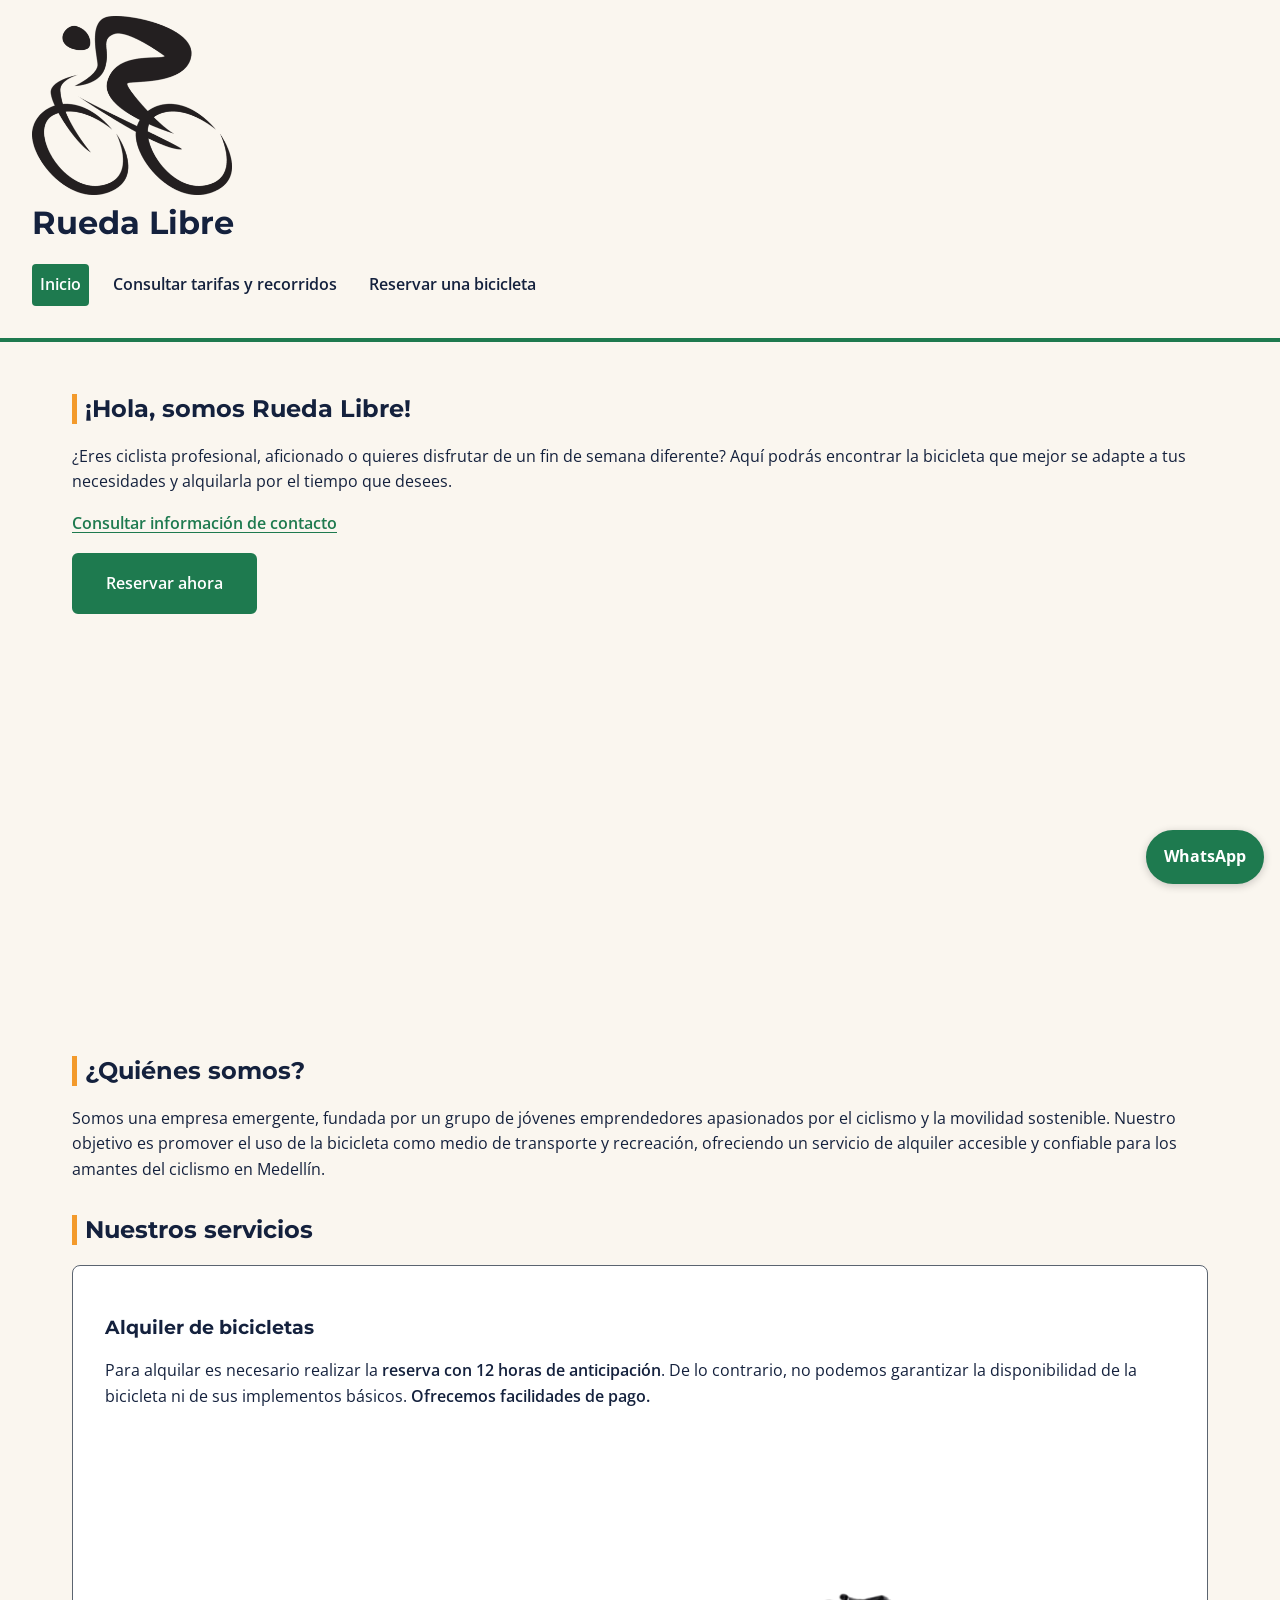
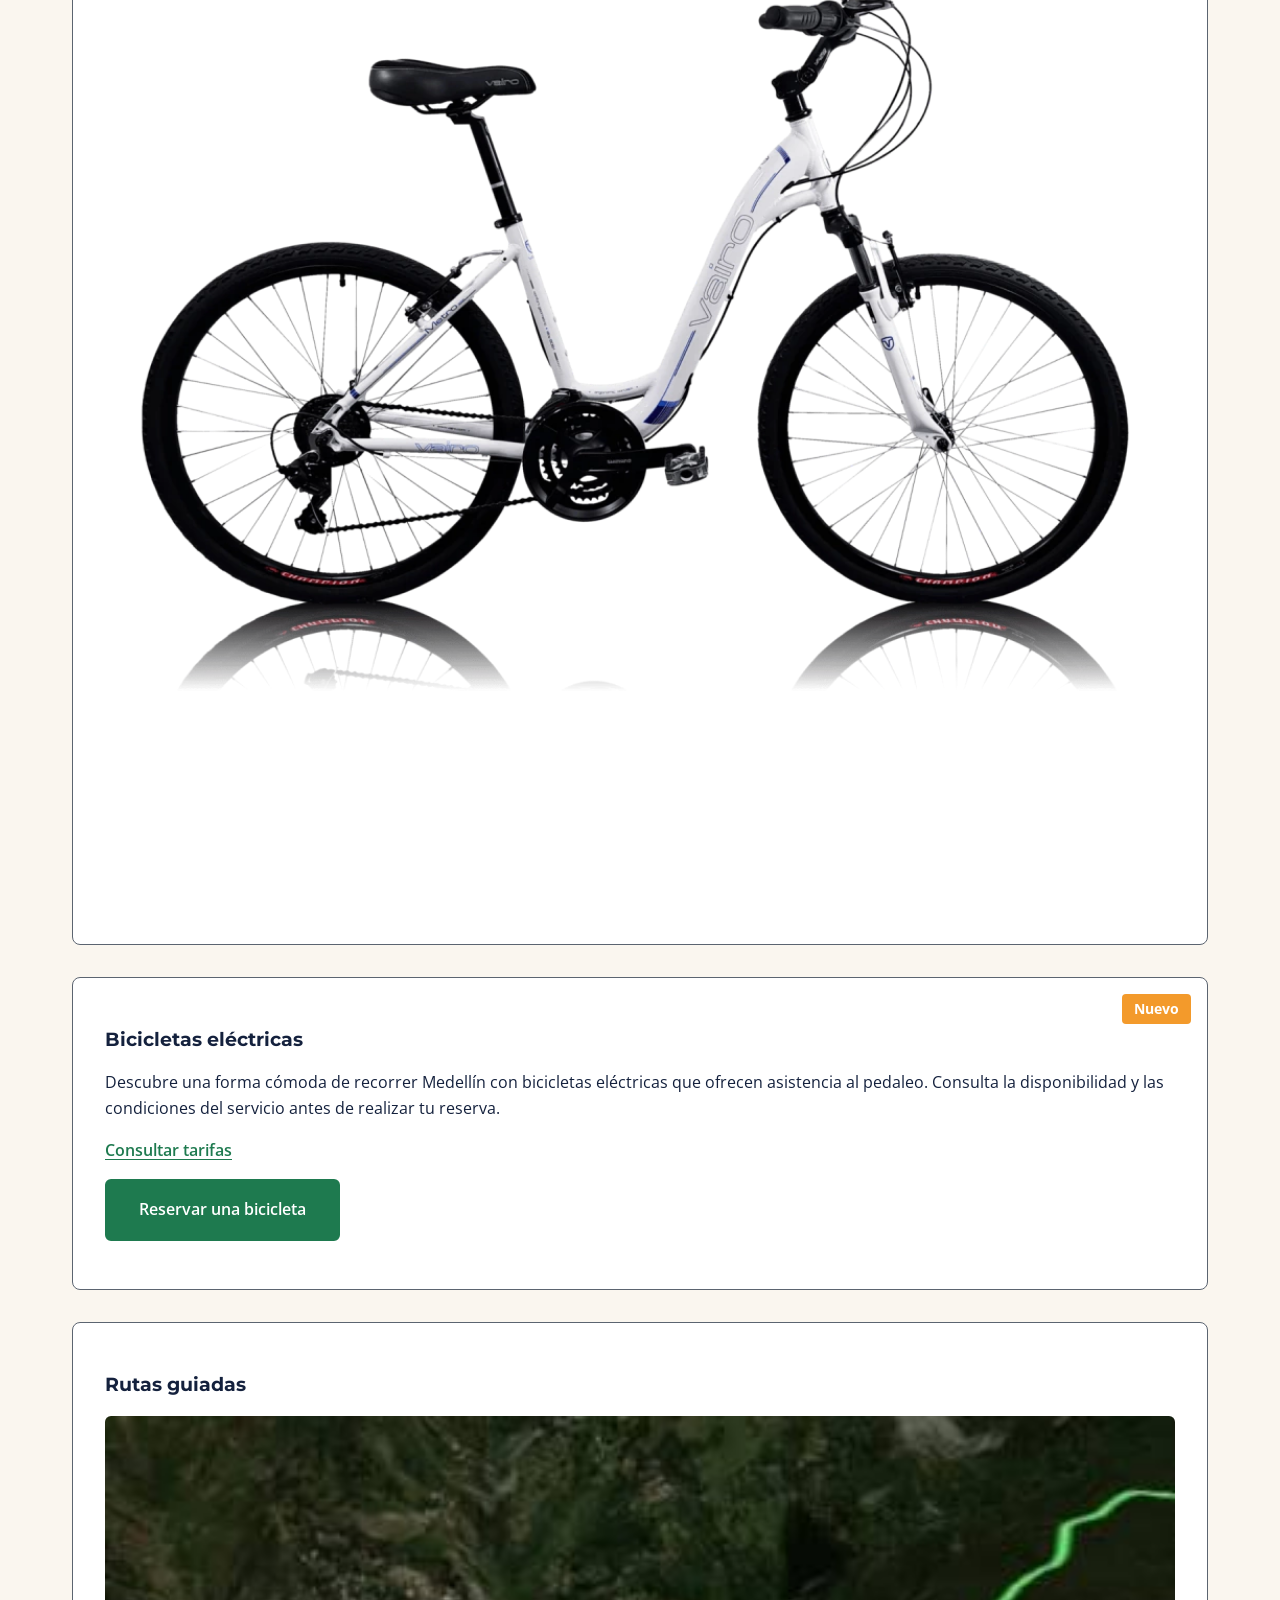
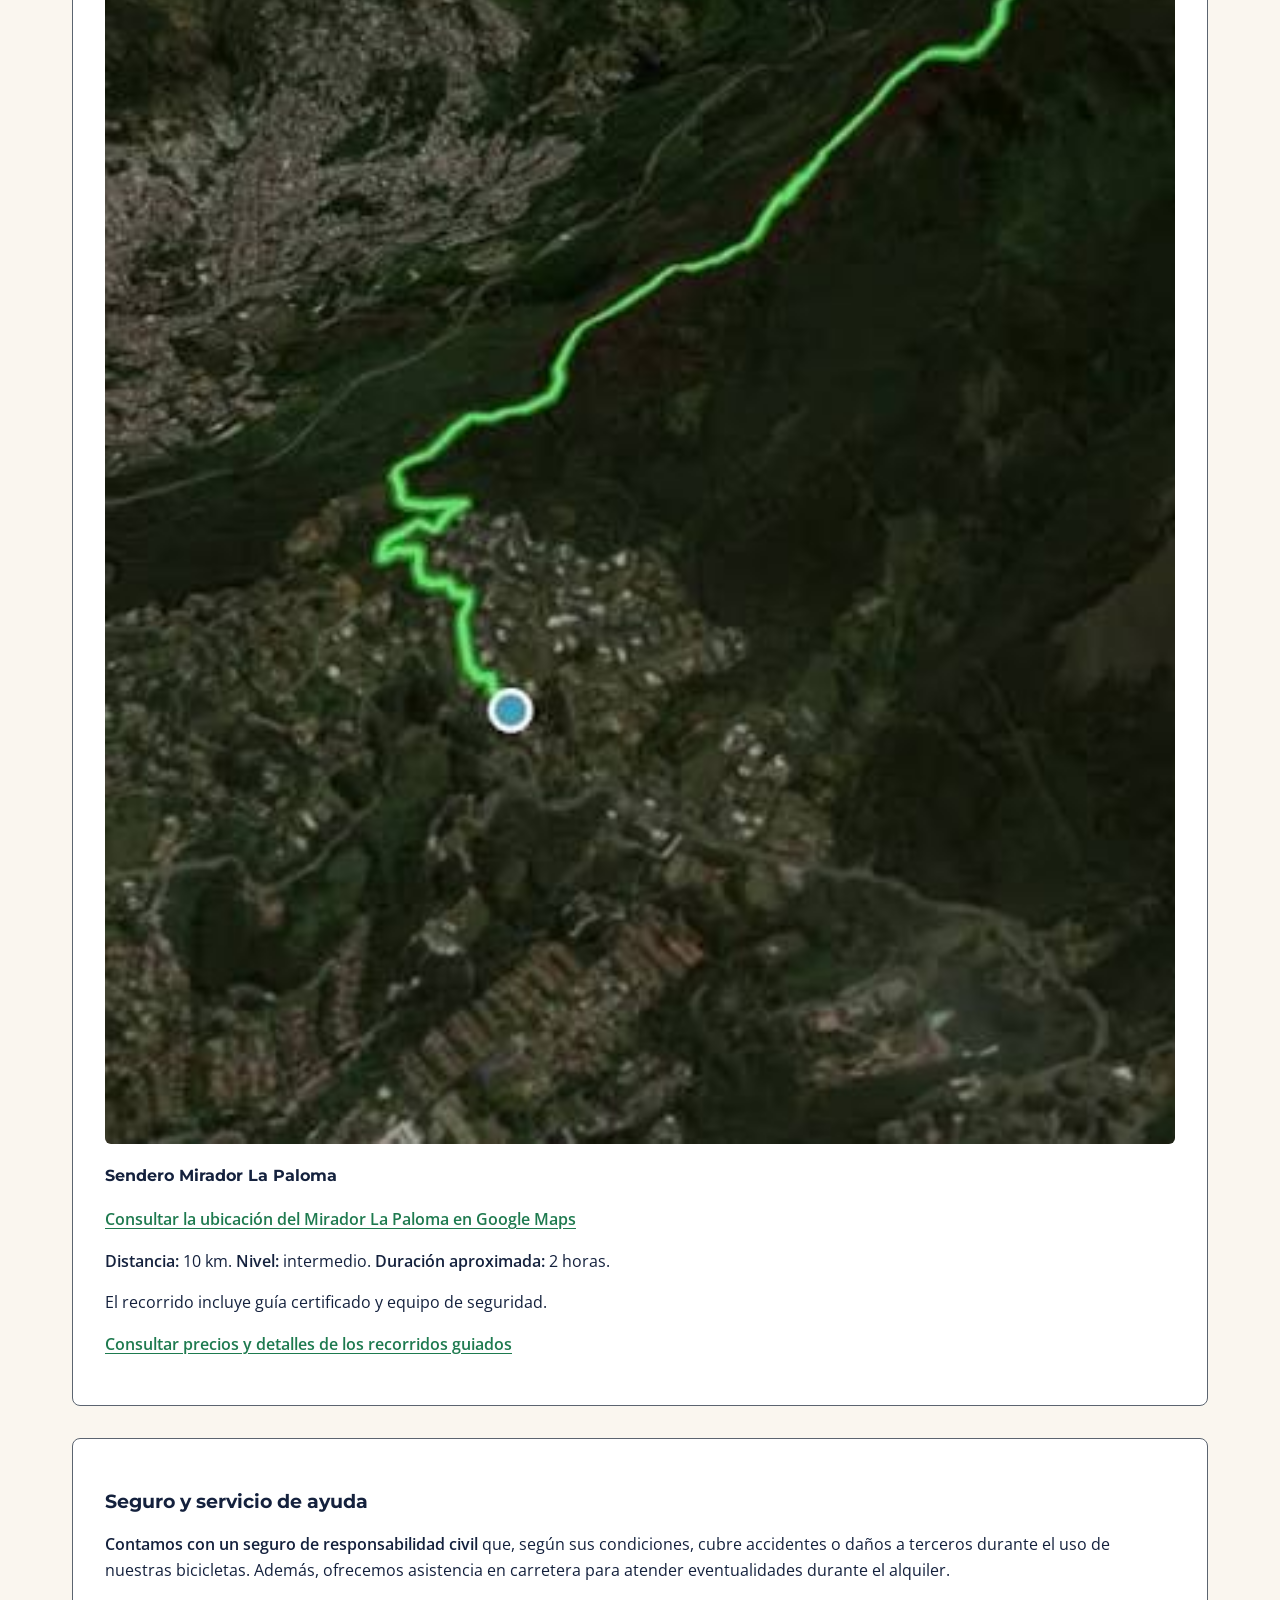
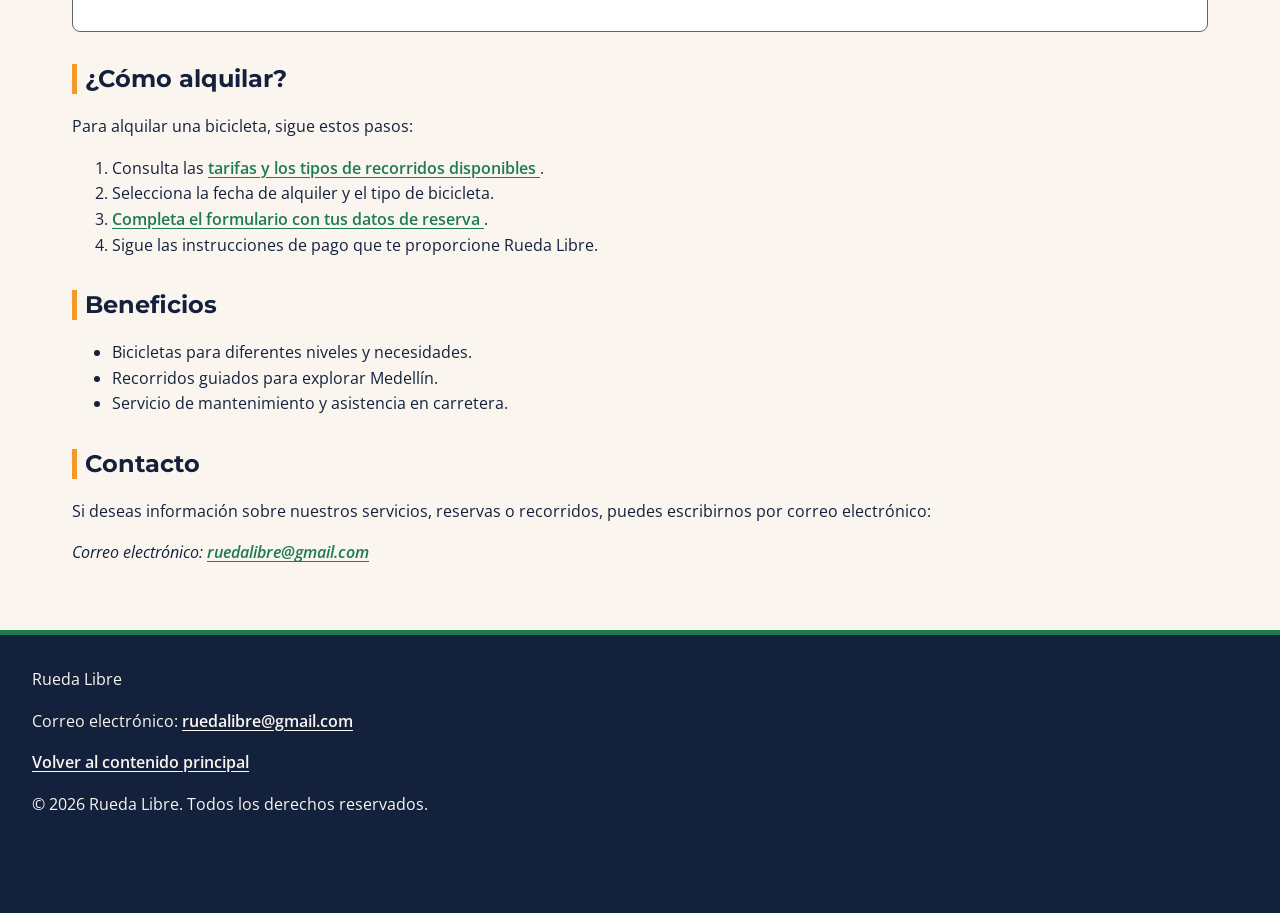
==== docs/index.html @ 0e9c945b "rename: cambio de nombre de carpeta principal" ====
<!DOCTYPE html>
<html lang="es">
<head>
    <meta charset="UTF-8">
    <meta name="viewport" content="width=device-width, initial-scale=1.0">

    <meta name="author" content="Andrea Arias">
    <meta name="description" content="Rueda Libre ofrece alquiler de bicicletas, recorridos guiados y asistencia para ciclistas en Medellín.">
    <meta name="keywords" content="bicicletas, alquiler, Medellín, rutas guiadas, mantenimiento">

    <title>Rueda Libre | Alquiler de bicicletas en Medellín</title>

    <link rel="preconnect" href="https://fonts.googleapis.com">
    <link rel="preconnect" href="https://fonts.gstatic.com" crossorigin>
    <link href="https://fonts.googleapis.com/css2?family=Montserrat:wght@700&family=Open+Sans:wght@400;600&display=swap" rel="stylesheet">

    <link rel="stylesheet" href="css/styles.css">
</head>

<body>
    <header>
        <a href="index.html" aria-label="Rueda Libre, ir al inicio">
            <img
                src="img/bicycle.png"
                alt="Logotipo de Rueda Libre"
                width="200"
                height="200"
            >
        </a>

        <h1>Rueda Libre</h1>

        <nav aria-label="Navegación principal">
            <ul id="menu">
                <li>
                    <a href="index.html" class="activo" aria-current="page">
                        Inicio
                    </a>
                </li>
                <li>
                    <a href="paginas/tarifas.html">
                        Consultar tarifas y recorridos
                    </a>
                </li>
                <li>
                    <a href="paginas/reservas.html">
                        Reservar una bicicleta
                    </a>
                </li>
            </ul>
        </nav>
    </header>

    <main id="contenido-principal">
        <section
            id="inicio"
            class="seccion"
            aria-labelledby="titulo-inicio"
        >
            <h2 id="titulo-inicio">¡Hola, somos Rueda Libre!</h2>

            <p>
                ¿Eres ciclista profesional, aficionado o quieres disfrutar
                de un fin de semana diferente?
                Aquí podrás encontrar la bicicleta que mejor se adapte a tus
                necesidades y alquilarla por el tiempo que desees.
            </p>

            <p>
                <a href="#contacto">
                    Consultar información de contacto
                </a>
            </p>

            <p>
                <a href="paginas/reservas.html" class="enlace-boton">
                    Reservar ahora
                </a>
            </p>
        </section>

        <section
            id="presentacion"
            class="seccion"
            aria-labelledby="titulo-presentacion"
        >
            <h2 id="titulo-presentacion">¿Quiénes somos?</h2>

            <p>
                Somos una empresa emergente, fundada por un grupo de jóvenes
                emprendedores apasionados por el ciclismo y la movilidad
                sostenible. Nuestro objetivo es promover el uso de la bicicleta
                como medio de transporte y recreación, ofreciendo un servicio
                de alquiler accesible y confiable para los amantes del
                ciclismo en Medellín.
            </p>
        </section>

        <section
            id="servicios"
            class="seccion"
            aria-labelledby="titulo-servicios"
        >
            <h2 id="titulo-servicios">Nuestros servicios</h2>

            <article id="alquiler-bicicletas" class="tarjeta-servicio">
                <h3>Alquiler de bicicletas</h3>

                <p>
                    Para alquilar es necesario realizar la
                    <strong>reserva con 12 horas de anticipación</strong>.
                    De lo contrario, no podemos garantizar la disponibilidad
                    de la bicicleta ni de sus implementos básicos.
                    <strong>Ofrecemos facilidades de pago.</strong>
                </p>

                <img
                    src="img/byke.png"
                    alt="Bicicleta que se ofrece para alquiler"
                    width="400"
                    height="400"
                    loading="lazy"
                >
            </article>

            <!-- Servicio de bicicletas eléctricas -->
            <article
                id="bicicletas-electricas"
                class="tarjeta-servicio tarjeta-electrica"
            >
                <span class="etiqueta-nuevo">Nuevo</span>

                <h3>Bicicletas eléctricas</h3>

                <p>
                    Descubre una forma cómoda de recorrer Medellín con
                    bicicletas eléctricas que ofrecen asistencia al pedaleo.
                    Consulta la disponibilidad y las condiciones del servicio
                    antes de realizar tu reserva.
                </p>

                <p>
                    <a href="paginas/tarifas.html">
                        Consultar tarifas
                    </a>
                </p>

                <p>
                    <a href="paginas/reservas.html" class="enlace-boton">
                        Reservar una bicicleta
                    </a>
                </p>
            </article>

            <article id="rutas-guiadas" class="tarjeta-servicio">
                <h3>Rutas guiadas</h3>

                <img
                    src="img/sendero.png"
                    alt="Sendero natural rodeado de vegetación para recorrer en bicicleta"
                    width="400"
                    height="200"
                    loading="lazy"
                >

                <h4>Sendero Mirador La Paloma</h4>

                <p>
                    <a
                        href="https://www.google.com/maps/dir/Mirador+La+Paloma,+Medell%C3%ADn,+Santa+Elena,+Medell%C3%ADn,+Antioquia/Medell%C3%ADn,+Antioquia/@6.200539,-75.5916835,12z/data=!3m1!4b1!4m13!1m5!1m1!1s0x8e4428069322b7ad:0x581e195430a4e0e2!2m2!1d-75.532123!2d6.213039!1m5!1m1!1s0x8e4428dfb80fad05:0x42137cfcc7b53b56!2m2!1d-75.5658153!2d6.2476376?entry=ttu&amp;g_ep=EgoyMDI2MTAyMC4wIKXMDSoASAFQAw%3D%3D"
                        target="_blank"
                        rel="noopener noreferrer"
                    >
                        Consultar la ubicación del Mirador La Paloma en Google Maps
                    </a>
                </p>

                <p>
                    <strong>Distancia:</strong> 10 km.
                    <strong>Nivel:</strong> intermedio.
                    <strong>Duración aproximada:</strong> 2 horas.
                </p>

                <p>
                    El recorrido incluye guía certificado y equipo de seguridad.
                </p>

                <p>
                    <a href="paginas/tarifas.html#recorridos">
                        Consultar precios y detalles de los recorridos guiados
                    </a>
                </p>
            </article>

            <article id="seguro-asistencia" class="tarjeta-servicio">
                <h3>Seguro y servicio de ayuda</h3>

                <p>
                    <strong>Contamos con un seguro de responsabilidad civil</strong>
                    que, según sus condiciones, cubre accidentes o daños a
                    terceros durante el uso de nuestras bicicletas. Además,
                    ofrecemos asistencia en carretera para atender
                    eventualidades durante el alquiler.
                </p>
            </article>
        </section>

        <section
            id="como-alquilar"
            class="seccion"
            aria-labelledby="titulo-como-alquilar"
        >
            <h2 id="titulo-como-alquilar">¿Cómo alquilar?</h2>

            <p>Para alquilar una bicicleta, sigue estos pasos:</p>

            <ol>
                <li>
                    Consulta las
                    <a href="paginas/tarifas.html">
                        tarifas y los tipos de recorridos disponibles
                    </a>.
                </li>
                <li>
                    Selecciona la fecha de alquiler y el tipo de bicicleta.
                </li>
                <li>
                    <a href="paginas/reservas.html">
                        Completa el formulario con tus datos de reserva
                    </a>.
                </li>
                <li>
                    Sigue las instrucciones de pago que te proporcione
                    Rueda Libre.
                </li>
            </ol>
        </section>

        <section
            id="beneficios"
            class="seccion"
            aria-labelledby="titulo-beneficios"
        >
            <h2 id="titulo-beneficios">Beneficios</h2>

            <ul>
                <li>Bicicletas para diferentes niveles y necesidades.</li>
                <li>Recorridos guiados para explorar Medellín.</li>
                <li>Servicio de mantenimiento y asistencia en carretera.</li>
            </ul>
        </section>

        <section
            id="contacto"
            class="seccion"
            aria-labelledby="titulo-contacto"
        >
            <h2 id="titulo-contacto">Contacto</h2>

            <p>
                Si deseas información sobre nuestros servicios, reservas
                o recorridos, puedes escribirnos por correo electrónico:
            </p>

            <address>
                <p>
                    Correo electrónico:
                    <a href="mailto:ruedalibre@gmail.com">
                        ruedalibre@gmail.com
                    </a>
                </p>
            </address>
        </section>
    </main>

    <footer>
        <p>Rueda Libre</p>

        <p>
            Correo electrónico:
            <a href="mailto:ruedalibre@gmail.com">
                ruedalibre@gmail.com
            </a>
        </p>

        <p>
            <a href="#contenido-principal">
                Volver al contenido principal
            </a>
        </p>

        <p>&copy; 2026 Rueda Libre. Todos los derechos reservados.</p>
    </footer>

    <!-- Acceso flotante a WhatsApp -->
    <a
        class="whatsapp-flotante"
        href="https://wa.me/573332904656"
        target="_blank"
        rel="noopener noreferrer"
        aria-label="Contactar a Rueda Libre por WhatsApp (abre en otra pestaña)"
    >
        WhatsApp
    </a>
</body>
</html>
---- docs/css/styles.css ----
:root {
    --verde: #1E7A4F;
    --naranja: #F39A2B;
    --azul: #14213D;
    --crema: #FAF6EF;
    --gris: #5B6470;
    --blanco: #FFFFFF;

    --titulos: "Montserrat", Arial, sans-serif;
    --texto: "Open Sans", Arial, sans-serif;

    --espacio-pequeno: 0.5rem;
    --espacio-normal: 1rem;
    --espacio-grande: 2rem;

    --ancho-contenido: 75rem;
}

/* Modelo de caja */

*,
*::before,
*::after {
    box-sizing: border-box;
}

/* Estilos generales */

html {
    scroll-behavior: smooth;
}

body {
    margin: 0;
    font-family: var(--texto);
    font-weight: 400;
    color: var(--azul);
    background-color: var(--crema);
    line-height: 1.6;
}

h1,
h2,
h3,
h4,
h5,
h6 {
    font-family: var(--titulos);
    font-weight: 700;
    color: var(--azul);
    line-height: 1.25;
}

h1 {
    overflow-wrap: anywhere;
}

h2 {
    padding-left: var(--espacio-pequeno);
    border-left: 5px solid var(--naranja);
}

p {
    margin-top: 0;
    margin-bottom: var(--espacio-normal);
}

strong,
label,
th,
legend {
    font-weight: 600;
}

/* Encabezado y navegación */

header {
    padding: var(--espacio-normal) var(--espacio-grande);
    color: var(--azul);
    background-color: var(--crema);
    border-bottom: 4px solid var(--verde);
}

header > a img {
    width: 12.5rem;
    max-width: 100%;
    height: auto;
}

header h1 {
    margin-top: var(--espacio-pequeno);
}

nav ul,
#menu {
    display: flex;
    flex-direction: row;
    flex-wrap: wrap;
    align-items: center;
    gap: var(--espacio-normal);
    padding: 0;
    margin: var(--espacio-normal) 0;
    list-style: none;
}

#menu a {
    display: inline-block;
    padding: var(--espacio-pequeno);
    color: var(--azul);
    font-weight: 600;
    text-decoration: none;
    border-radius: 4px;
    transition: background-color 0.2s, color 0.2s;
}

#menu a.activo {
    color: var(--blanco);
    background-color: var(--verde);
}

#menu a:hover {
    color: var(--azul);
    background-color: var(--naranja);
}

/* Contenido principal */

main {
    width: 100%;
    max-width: var(--ancho-contenido);
    margin-right: auto;
    margin-left: auto;
    padding: var(--espacio-grande);
}

section,
aside,
.seccion {
    margin-bottom: var(--espacio-grande);
}

#inicio {
    min-height: 70vh;
}

/* Enlaces */

a {
    text-underline-offset: 0.2em;
}

main a {
    color: var(--verde);
    font-weight: 600;
}

main a:hover {
    color: var(--azul);
}

/* Botones de llamada a la acción */

.enlace-boton {
    display: inline-block;
    padding: var(--espacio-normal) var(--espacio-grande);
    color: var(--blanco);
    background-color: var(--verde);
    border: 2px solid var(--verde);
    border-radius: 6px;
    font-weight: 600;
    text-decoration: none;
    transition: background-color 0.2s, color 0.2s;
}

main a.enlace-boton {
    color: var(--blanco);
}

.enlace-boton:hover,
main a.enlace-boton:hover {
    color: var(--azul);
    background-color: var(--naranja);
    border-color: var(--naranja);
}

/* Imágenes */

img {
    display: block;
    width: auto;
    max-width: 100%;
    height: auto;
    border-radius: 8px;
}

/* Tarjetas de servicios */

.tarjeta-servicio,
#servicios article {
    width: 100%;
    padding: var(--espacio-grande);
    margin-bottom: var(--espacio-grande);
    border: 1px solid var(--gris);
    border-radius: 8px;
    background-color: var(--blanco);
}

.tarjeta-servicio img,
#servicios article img {
    display: block;
    width: 100%;
    max-width: 100%;
    height: auto;
    margin-top: var(--espacio-normal);
    margin-bottom: var(--espacio-normal);
    border-radius: 6px;
}

/* Etiqueta Nuevo en la tarjeta de bicicletas eléctricas */

.tarjeta-electrica {
    position: relative;
}

.etiqueta-nuevo {
    position: absolute;
    top: var(--espacio-normal);
    right: var(--espacio-normal);
    z-index: 1;
    padding: 0.25rem 0.75rem;
    color: var(--blanco);
    background-color: var(--naranja);
    border-radius: 4px;
    font-size: 0.875rem;
    font-weight: 700;
}

/* Enlace flotante de WhatsApp */

.whatsapp-flotante {
    position: fixed;
    right: var(--espacio-normal);
    bottom: var(--espacio-normal);
    z-index: 1000;
    display: inline-block;
    padding: 0.75rem 1rem;
    color: var(--blanco);
    background-color: var(--verde);
    border: 2px solid var(--verde);
    border-radius: 999px;
    font-weight: 700;
    text-decoration: none;
    box-shadow: 0 2px 8px rgb(0 0 0 / 20%);
    transition: background-color 0.2s, color 0.2s;
}

.whatsapp-flotante:hover {
    color: var(--azul);
    background-color: var(--naranja);
    border-color: var(--naranja);
}

/* Tablas de tarifas y recorridos */

table {
    width: 100%;
    margin: var(--espacio-grande) 0;
    border-collapse: collapse;
    background-color: var(--blanco);
}

caption {
    padding: var(--espacio-normal);
    color: var(--azul);
    font-weight: 600;
    text-align: left;
}

th,
td {
    padding: var(--espacio-normal);
    border: 1px solid var(--gris);
    text-align: left;
    vertical-align: top;
}

thead th {
    color: var(--blanco);
    background-color: var(--verde);
}

tbody tr:nth-child(even) {
    background-color: var(--crema);
}

/* Formularios */

form {
    width: 100%;
}

fieldset {
    min-width: 0;
    padding: var(--espacio-grande);
    margin: 0 0 var(--espacio-grande);
    border: 1px solid var(--gris);
    border-left: 4px solid var(--verde);
    border-radius: 6px;
}

legend {
    padding: 0 var(--espacio-pequeno);
    color: var(--azul);
}

form p {
    margin-bottom: var(--espacio-grande);
}

form label {
    display: block;
    margin-bottom: var(--espacio-pequeno);
}

input:not([type="checkbox"]):not([type="radio"]),
select,
textarea {
    display: block;
    width: 100%;
    max-width: 100%;
    padding: var(--espacio-normal);
    margin-bottom: var(--espacio-pequeno);
    font: inherit;
    color: var(--azul);
    background-color: var(--blanco);
    border: 1px solid var(--gris);
    border-radius: 4px;
}

textarea {
    min-height: 8rem;
    resize: vertical;
}

input[type="checkbox"],
input[type="radio"] {
    width: auto;
    margin-right: var(--espacio-pequeno);
    accent-color: var(--verde);
}

/* Alineación de opciones de selección */

form fieldset fieldset p {
    display: flex;
    align-items: center;
    gap: var(--espacio-pequeno);
    margin-bottom: var(--espacio-pequeno);
}

form fieldset fieldset input[type="radio"],
form fieldset fieldset input[type="checkbox"] {
    flex-shrink: 0;
}

form fieldset fieldset label {
    display: inline;
    margin-bottom: 0;
}

small {
    display: block;
    margin-bottom: var(--espacio-normal);
    color: var(--gris);
    font-size: 0.875rem;
}

/* Botones del formulario */

button {
    display: inline-block;
    max-width: 100%;
    padding: var(--espacio-normal) var(--espacio-grande);
    font: inherit;
    font-weight: 600;
    color: var(--blanco);
    background-color: var(--verde);
    border: 2px solid var(--verde);
    border-radius: 6px;
    cursor: pointer;
    transition: background-color 0.2s, color 0.2s;
}

button:hover {
    color: var(--azul);
    background-color: var(--naranja);
    border-color: var(--naranja);
}

/* Foco visible y accesibilidad */

a:focus-visible,
button:focus-visible,
input:focus-visible,
select:focus-visible,
textarea:focus-visible {
    outline: 3px solid var(--azul);
    outline-offset: 3px;
}

input:focus,
select:focus,
textarea:focus {
    border-color: var(--azul);
}

/* Información adicional y horarios */

dt {
    margin-top: var(--espacio-normal);
    font-weight: 600;
}

dd {
    margin-left: var(--espacio-normal);
}

/* Pie de página */

footer {
    padding: var(--espacio-grande);
    padding-bottom: 5rem;
    color: var(--crema);
    background-color: var(--azul);
    border-top: 5px solid var(--verde);
}

footer h2,
footer h3 {
    color: var(--crema);
}

footer a {
    color: var(--crema);
    font-weight: 600;
}

footer a:hover {
    color: var(--naranja);
}

footer a:focus-visible {
    outline: 3px solid var(--crema);
    outline-offset: 3px;
}

/* Diseño adaptable a pantallas pequeñas */

@media (max-width: 600px) {
    header {
        padding: var(--espacio-normal);
    }

    main {
        padding: var(--espacio-normal);
    }

    nav ul,
    #menu {
        flex-direction: row;
        flex-wrap: wrap;
        gap: var(--espacio-pequeno);
    }

    #menu a {
        overflow-wrap: anywhere;
    }

    #inicio {
        min-height: 70vh;
    }

    .tarjeta-servicio,
    #servicios article {
        padding: var(--espacio-normal);
    }

    .etiqueta-nuevo {
        top: var(--espacio-pequeno);
        right: var(--espacio-pequeno);
    }

    .whatsapp-flotante {
        right: var(--espacio-pequeno);
        bottom: var(--espacio-pequeno);
        padding: 0.625rem 0.875rem;
    }

    table {
        display: block;
        width: 100%;
        overflow-x: auto;
        font-size: 0.875rem;
    }

    caption {
        white-space: normal;
    }

    th,
    td {
        padding: var(--espacio-pequeno);
    }

    fieldset {
        padding: var(--espacio-normal);
    }

    button {
        max-width: 100%;
        white-space: normal;
    }
}

/* Respeto por la preferencia de movimiento reducido */

@media (prefers-reduced-motion: reduce) {
    html {
        scroll-behavior: auto;
    }

    *,
    *::before,
    *::after {
        transition: none !important;
    }
}
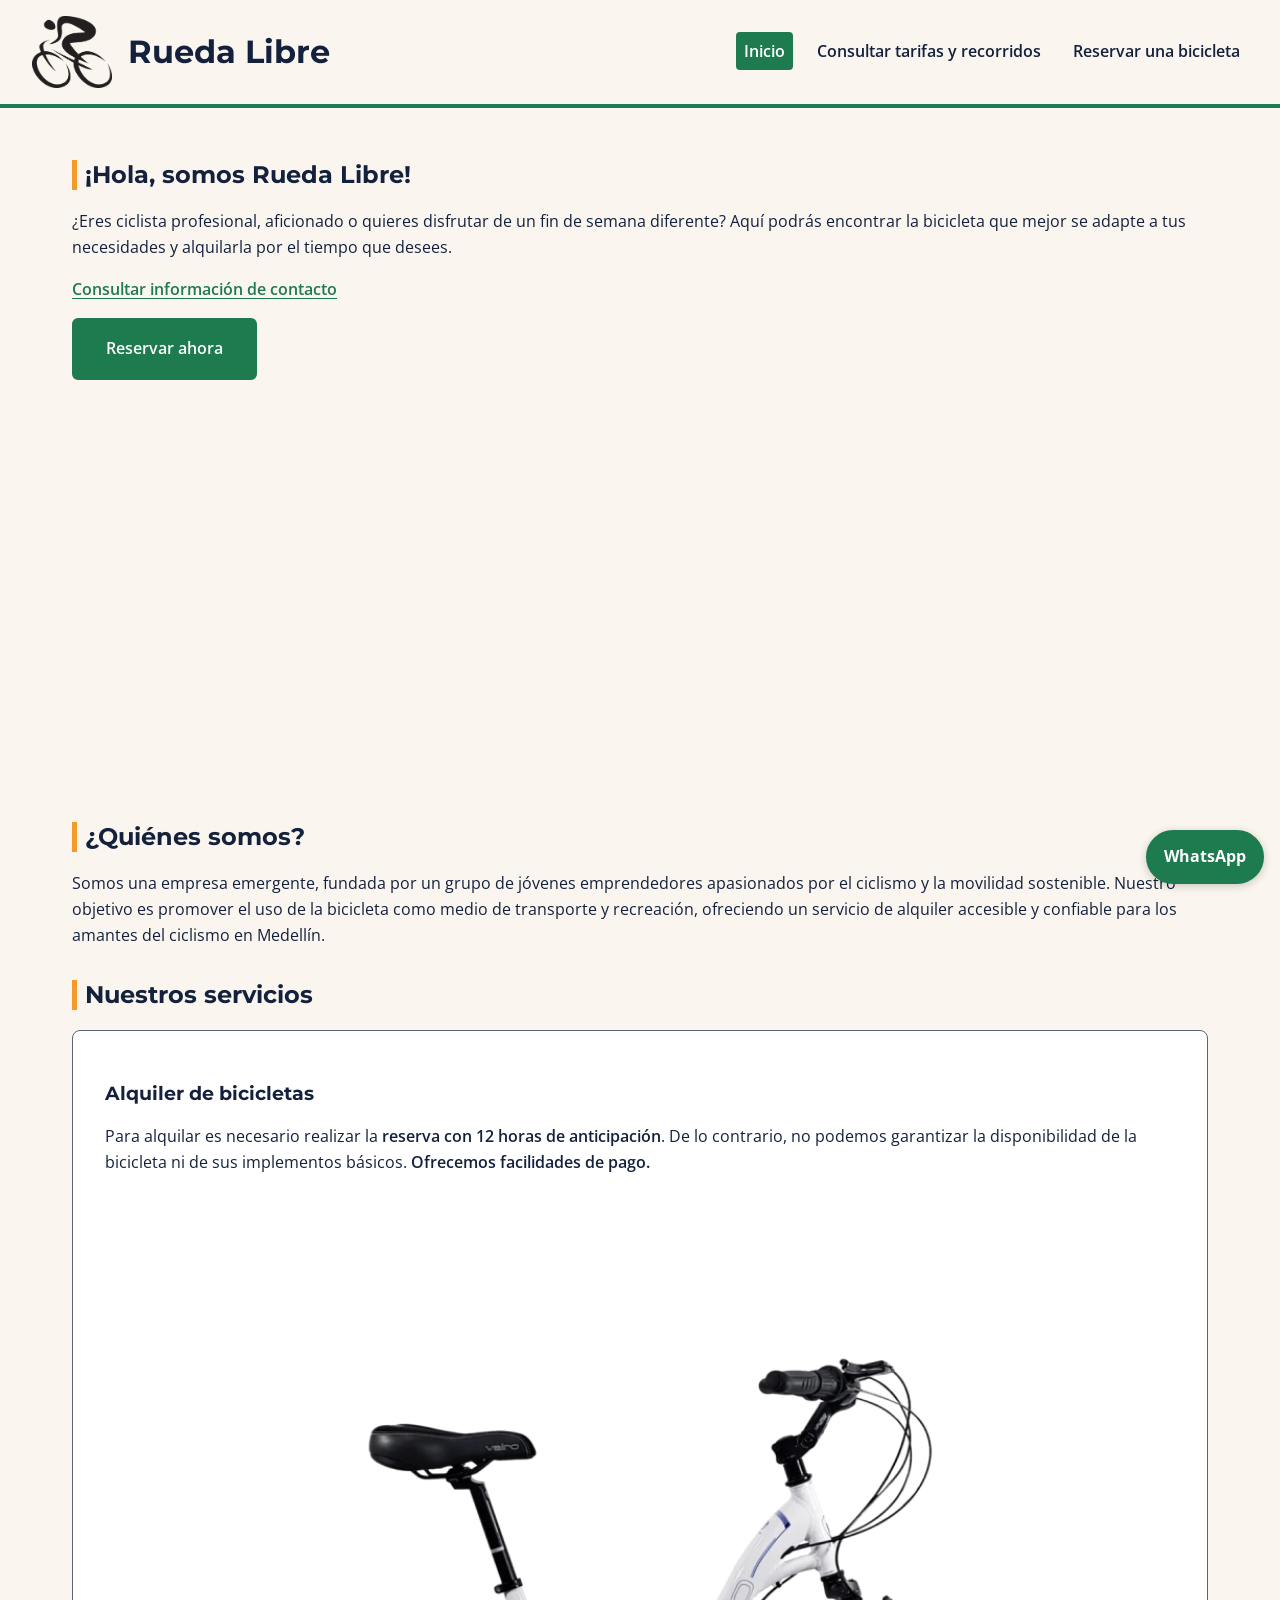
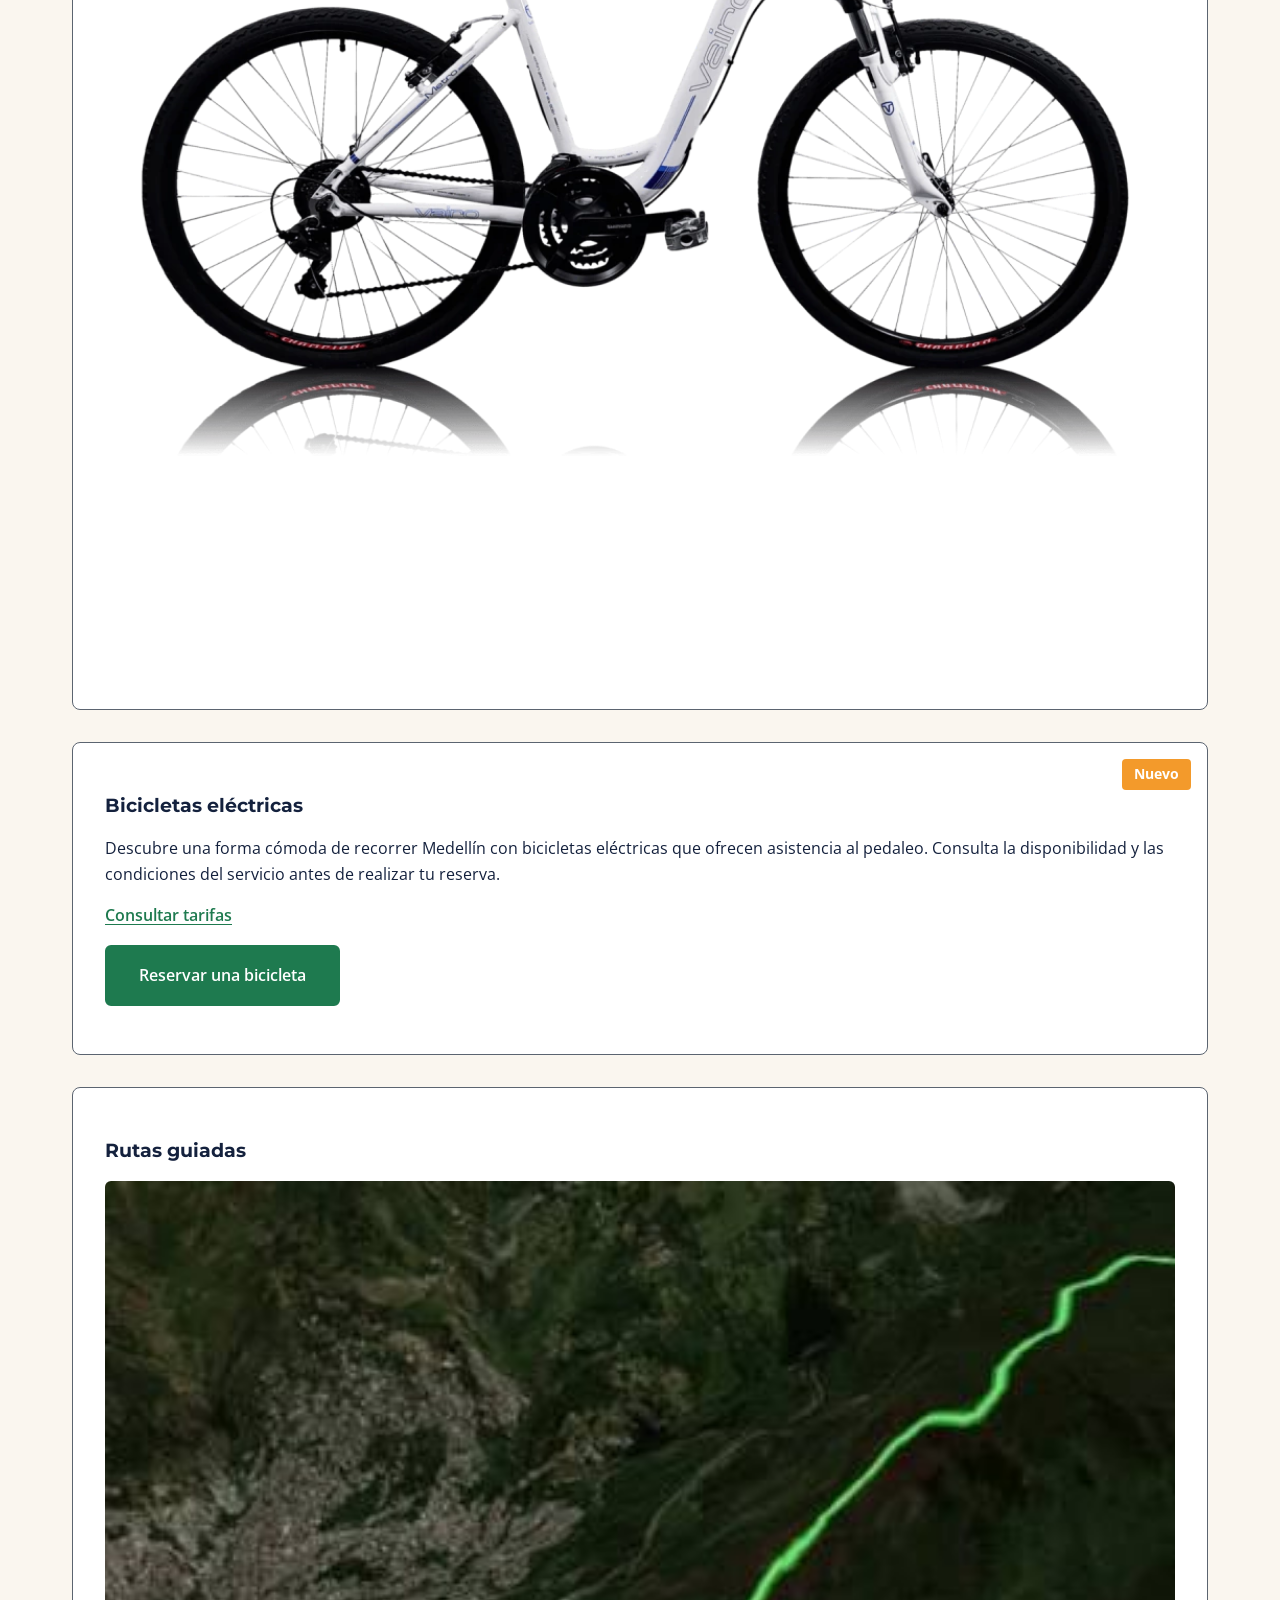
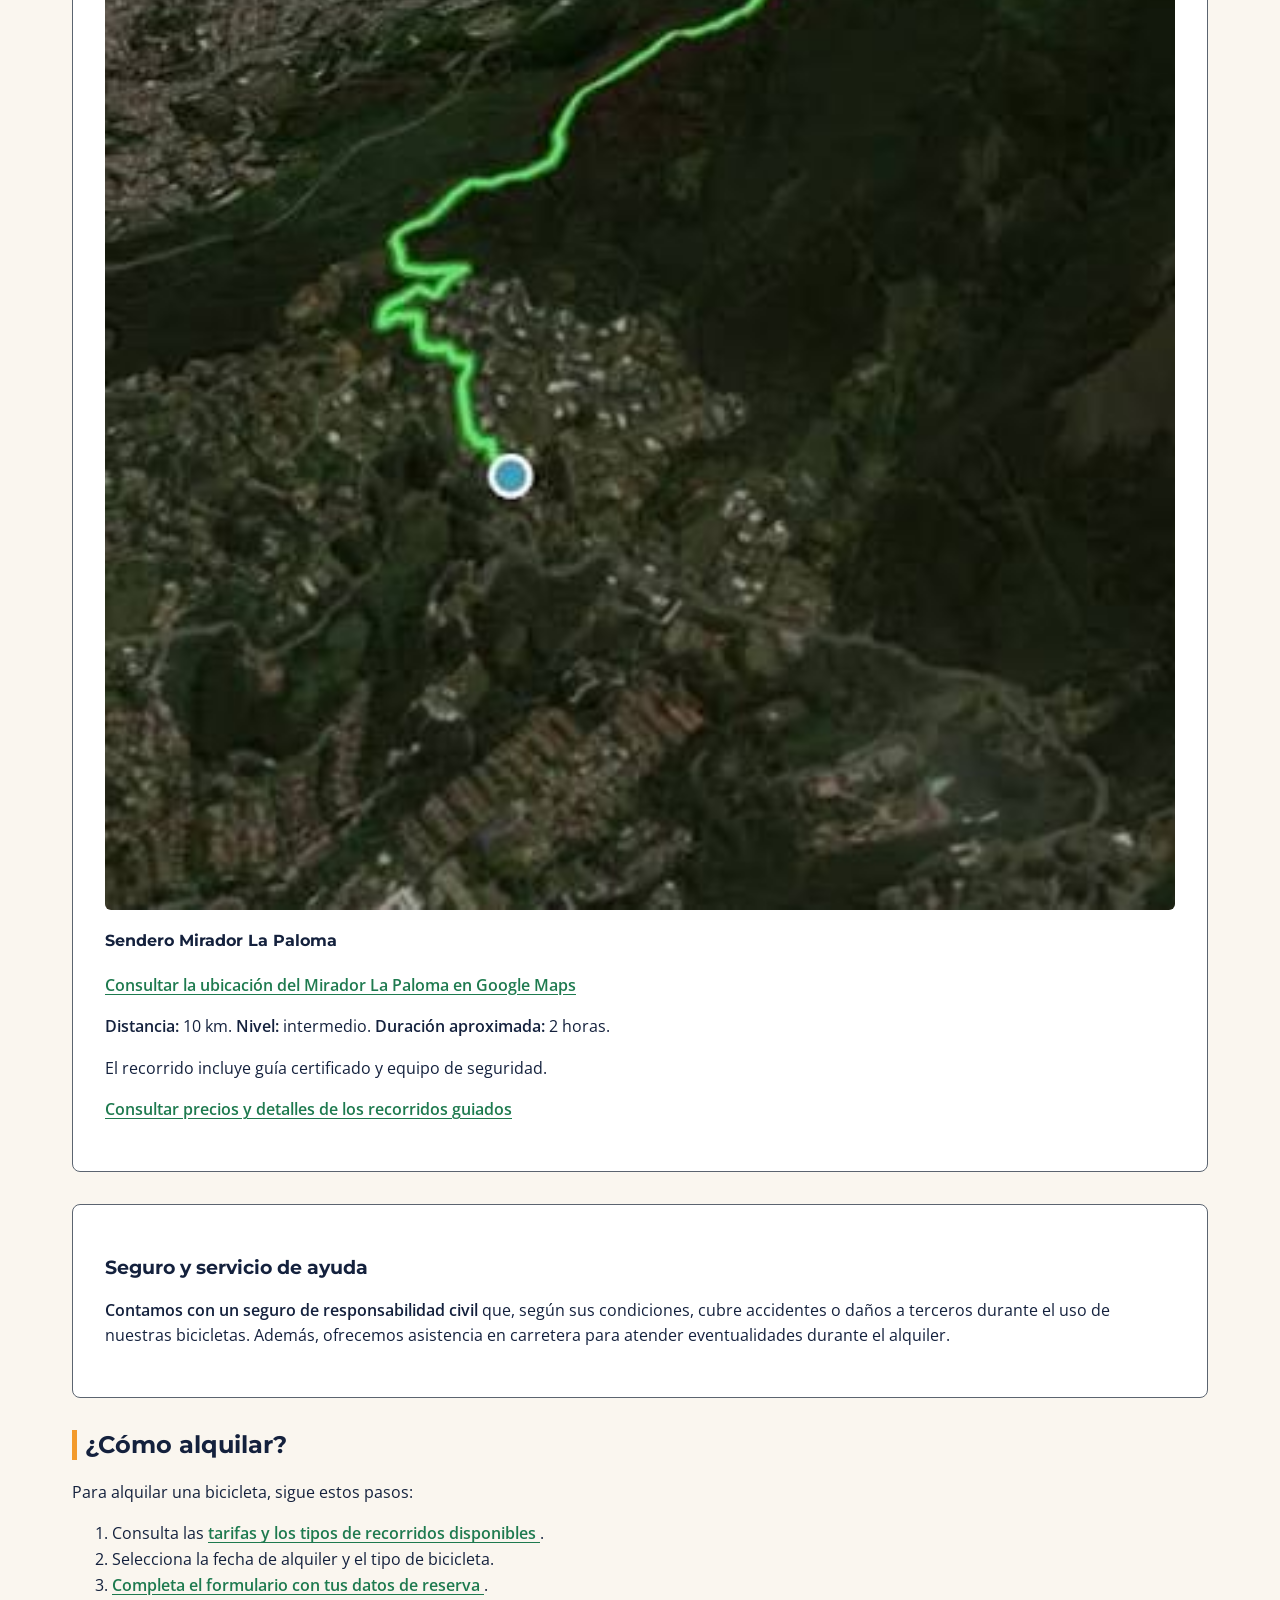
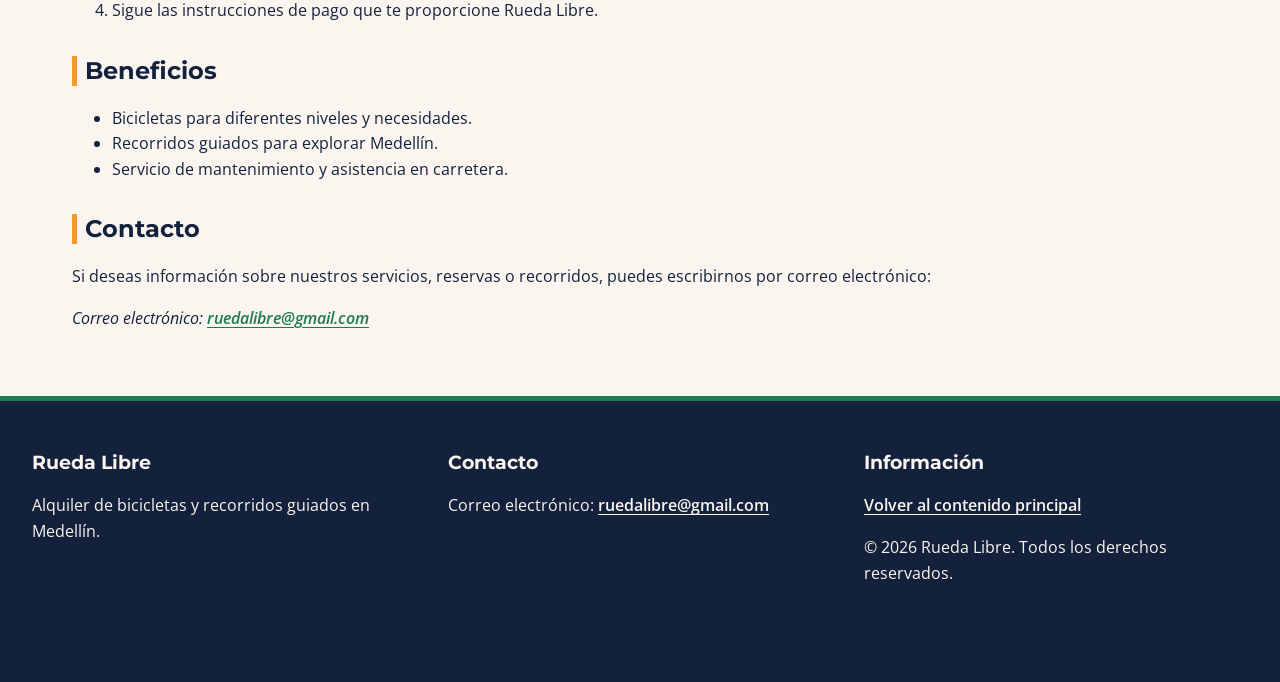
==== commit e512b6f7: "Merge branch 'main' of https://github.com/andreaja2025/riwi-semana1" ====
--- a/docs/index.html
+++ b/docs/index.html
@@ -18,40 +18,52 @@
 </head>
 
 <body>
+
+    <!-- Encabezado y navegación -->
     <header>
-        <a href="index.html" aria-label="Rueda Libre, ir al inicio">
-            <img
-                src="img/bicycle.png"
-                alt="Logotipo de Rueda Libre"
-                width="200"
-                height="200"
-            >
-        </a>
-
-        <h1>Rueda Libre</h1>
+
+        <div class="marca">
+            <a href="index.html" aria-label="Rueda Libre, ir al inicio">
+                <img
+                    src="img/bicycle.png"
+                    alt="Logotipo de Rueda Libre"
+                    width="200"
+                    height="200"
+                >
+            </a>
+
+            <h1>Rueda Libre</h1>
+        </div>
 
         <nav aria-label="Navegación principal">
             <ul id="menu">
+
                 <li>
                     <a href="index.html" class="activo" aria-current="page">
                         Inicio
                     </a>
                 </li>
+
                 <li>
                     <a href="paginas/tarifas.html">
                         Consultar tarifas y recorridos
                     </a>
                 </li>
+
                 <li>
                     <a href="paginas/reservas.html">
                         Reservar una bicicleta
                     </a>
                 </li>
+
             </ul>
         </nav>
+
     </header>
 
+    <!-- Contenido principal -->
     <main id="contenido-principal">
+
         <section
             id="inicio"
             class="seccion"
@@ -203,6 +215,7 @@
                     eventualidades durante el alquiler.
                 </p>
             </article>
+
         </section>
 
         <section
@@ -221,14 +234,17 @@
                         tarifas y los tipos de recorridos disponibles
                     </a>.
                 </li>
+
                 <li>
                     Selecciona la fecha de alquiler y el tipo de bicicleta.
                 </li>
+
                 <li>
                     <a href="paginas/reservas.html">
                         Completa el formulario con tus datos de reserva
                     </a>.
                 </li>
+
                 <li>
                     Sigue las instrucciones de pago que te proporcione
                     Rueda Libre.
@@ -271,25 +287,45 @@
                 </p>
             </address>
         </section>
+
     </main>
 
+    <!-- Pie de página organizado en tres bloques -->
     <footer>
-        <p>Rueda Libre</p>
-
-        <p>
-            Correo electrónico:
-            <a href="mailto:ruedalibre@gmail.com">
-                ruedalibre@gmail.com
-            </a>
-        </p>
-
-        <p>
-            <a href="#contenido-principal">
-                Volver al contenido principal
-            </a>
-        </p>
-
-        <p>&copy; 2026 Rueda Libre. Todos los derechos reservados.</p>
+
+        <!-- Bloque 1: Marca -->
+        <div>
+            <h3>Rueda Libre</h3>
+            <p>
+                Alquiler de bicicletas y recorridos guiados en Medellín.
+            </p>
+        </div>
+
+        <!-- Bloque 2: Contacto -->
+        <div>
+            <h3>Contacto</h3>
+            <p>
+                Correo electrónico:
+                <a href="mailto:ruedalibre@gmail.com">
+                    ruedalibre@gmail.com
+                </a>
+            </p>
+        </div>
+
+        <!-- Bloque 3: Navegación e información -->
+        <div>
+            <h3>Información</h3>
+            <p>
+                <a href="#contenido-principal">
+                    Volver al contenido principal
+                </a>
+            </p>
+
+            <p>
+                &copy; 2026 Rueda Libre. Todos los derechos reservados.
+            </p>
+        </div>
+
     </footer>
 
     <!-- Acceso flotante a WhatsApp -->
@@ -302,5 +338,6 @@
     >
         WhatsApp
     </a>
+
 </body>
-</html>+</html>
--- a/docs/css/styles.css
+++ b/docs/css/styles.css
@@ -1,4 +1,3 @@
-
 :root {
     --verde: #1E7A4F;
     --naranja: #F39A2B;
@@ -73,39 +72,58 @@
     font-weight: 600;
 }
 
-/* Encabezado y navegación */
+/* Encabezado y navegación con Flexbox */
 
 header {
+    display: flex;
+    flex-direction: row;
+    justify-content: space-between;
+    align-items: center;
+    flex-wrap: wrap;
+    gap: var(--espacio-normal);
+
     padding: var(--espacio-normal) var(--espacio-grande);
     color: var(--azul);
     background-color: var(--crema);
     border-bottom: 4px solid var(--verde);
 }
 
-header > a img {
-    width: 12.5rem;
+/* Agrupación del logotipo y el nombre del negocio */
+
+.marca {
+    display: flex;
+    flex-direction: row;
+    align-items: center;
+    gap: var(--espacio-normal);
+}
+
+.marca img {
+    width: 5rem;
     max-width: 100%;
     height: auto;
 }
 
-header h1 {
-    margin-top: var(--espacio-pequeno);
-}
+.marca h1 {
+    margin: 0;
+}
+
+/* Menú flexible */
 
 nav ul,
 #menu {
     display: flex;
     flex-direction: row;
+    justify-content: flex-end;
+    align-items: center;
     flex-wrap: wrap;
-    align-items: center;
     gap: var(--espacio-normal);
+
     padding: 0;
-    margin: var(--espacio-normal) 0;
+    margin: 0;
     list-style: none;
 }
 
 #menu a {
-    display: inline-block;
     padding: var(--espacio-pequeno);
     color: var(--azul);
     font-weight: 600;
@@ -426,9 +444,16 @@
     margin-left: var(--espacio-normal);
 }
 
-/* Pie de página */
+/* Pie de página con Flexbox */
 
 footer {
+    display: flex;
+    flex-direction: row;
+    justify-content: space-between;
+    align-items: flex-start;
+    flex-wrap: wrap;
+    gap: var(--espacio-grande);
+
     padding: var(--espacio-grande);
     padding-bottom: 5rem;
     color: var(--crema);
@@ -436,6 +461,10 @@
     border-top: 5px solid var(--verde);
 }
 
+footer > div {
+    flex: 1 1 12rem;
+}
+
 footer h2,
 footer h3 {
     color: var(--crema);
@@ -460,6 +489,17 @@
 @media (max-width: 600px) {
     header {
         padding: var(--espacio-normal);
+        flex-direction: column;
+        align-items: center;
+    }
+
+    .marca {
+        flex-wrap: wrap;
+        justify-content: center;
+    }
+
+    .marca h1 {
+        text-align: center;
     }
 
     main {
@@ -468,13 +508,22 @@
 
     nav ul,
     #menu {
-        flex-direction: row;
+        justify-content: center;
         flex-wrap: wrap;
         gap: var(--espacio-pequeno);
     }
 
     #menu a {
         overflow-wrap: anywhere;
+    }
+
+    footer {
+        flex-direction: column;
+        align-items: flex-start;
+    }
+
+    footer > div {
+        width: 100%;
     }
 
     #inicio {
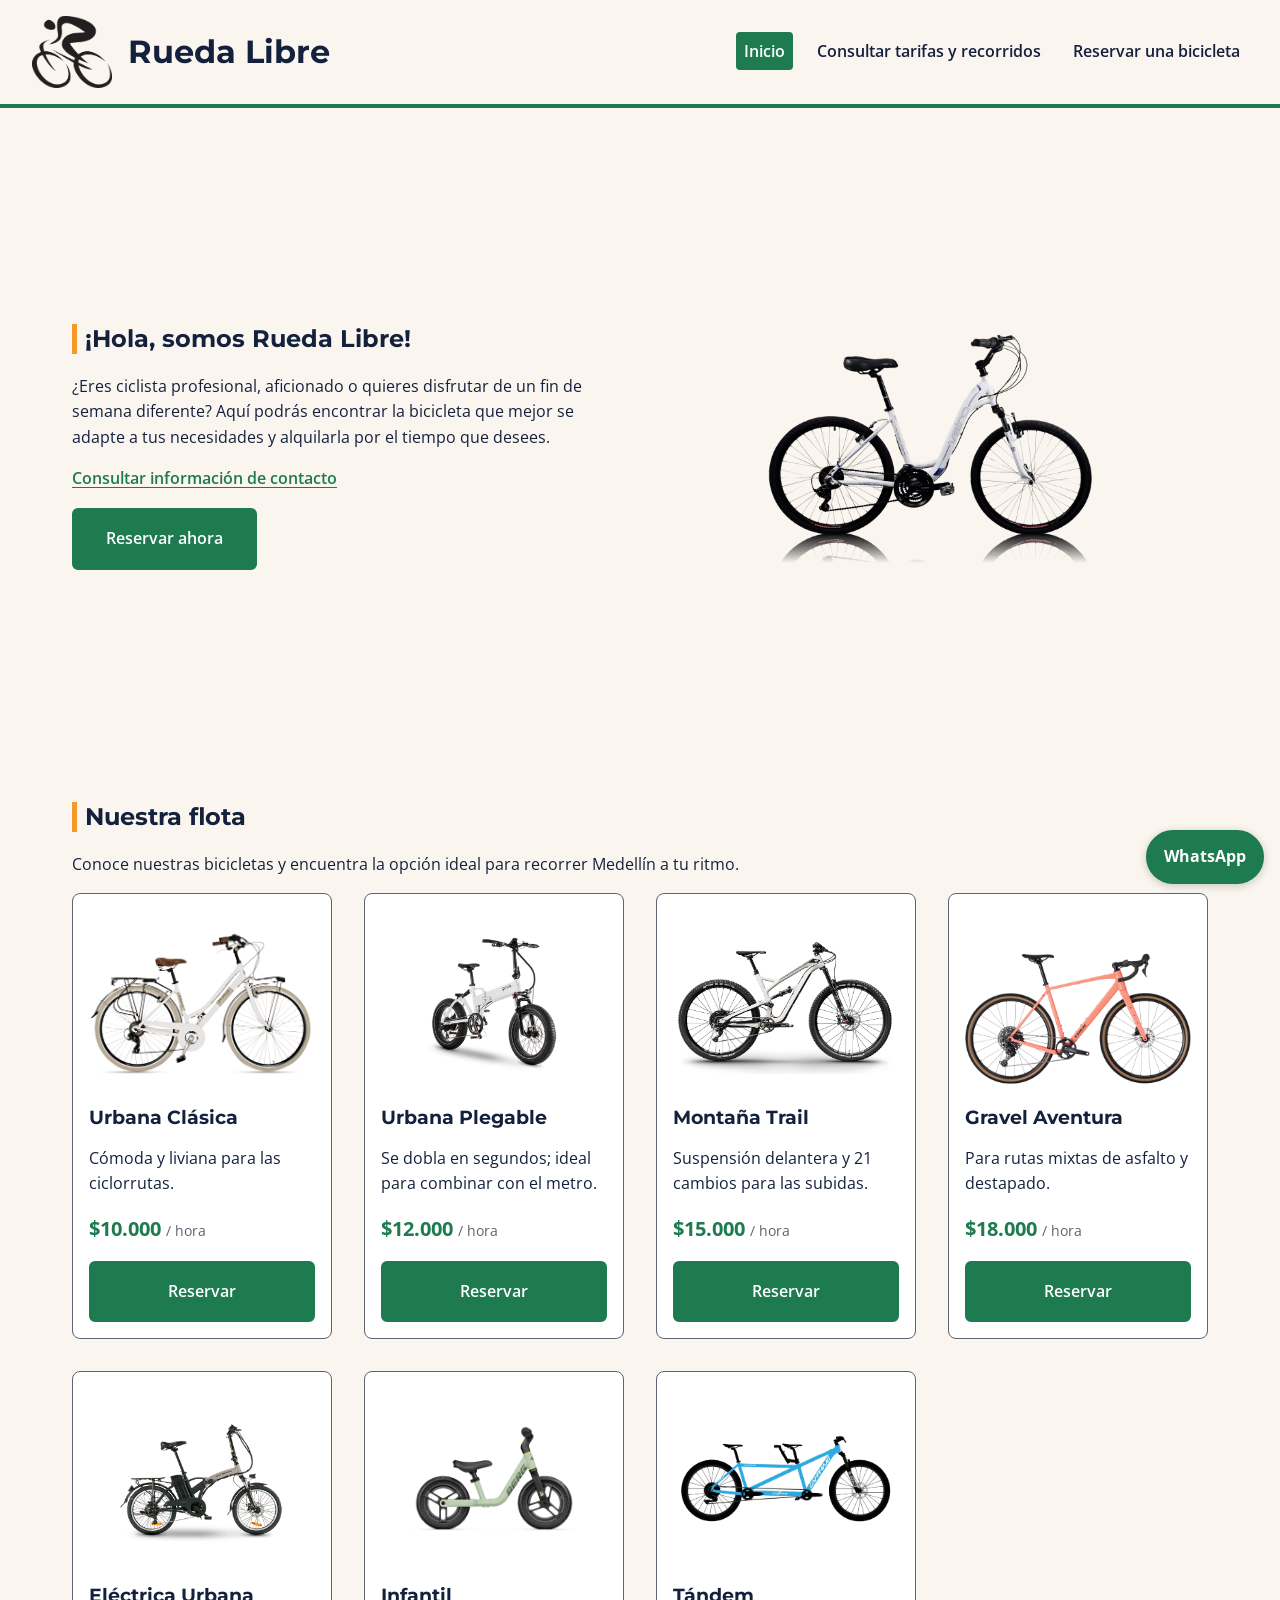
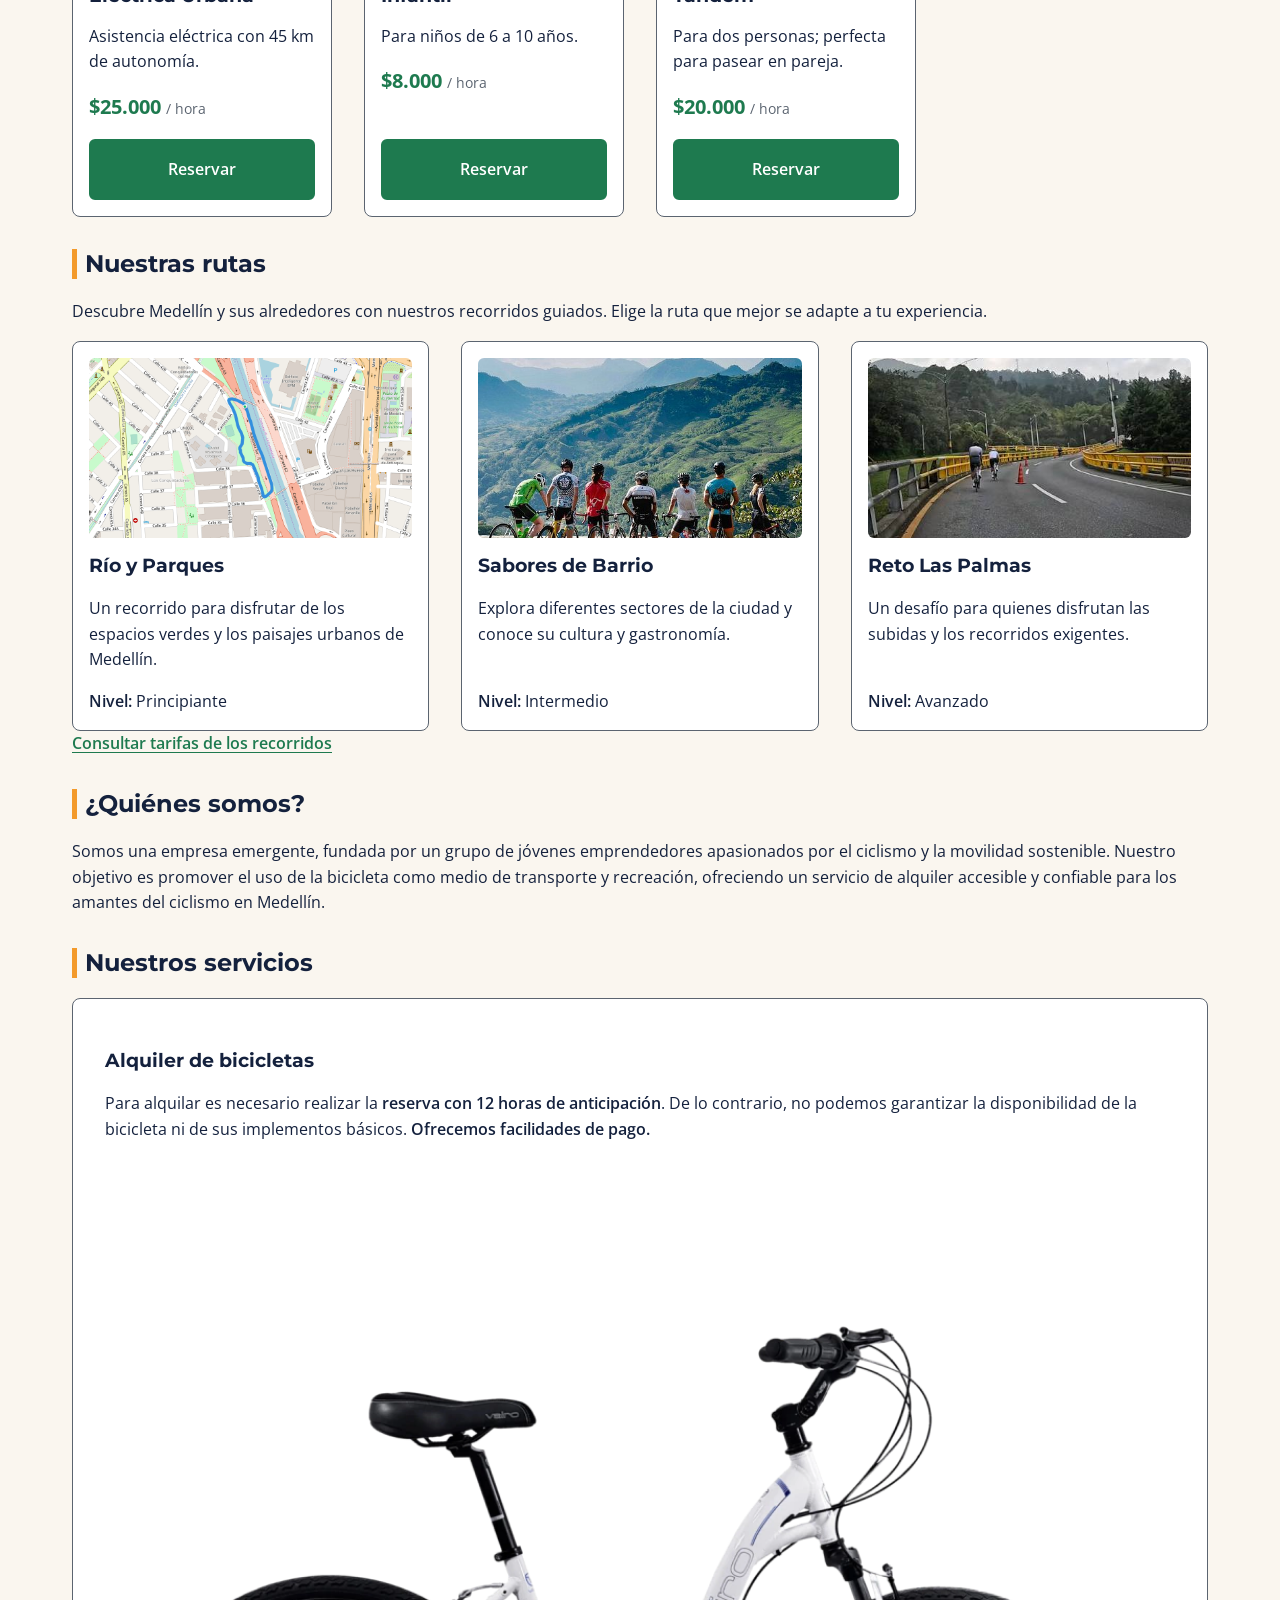
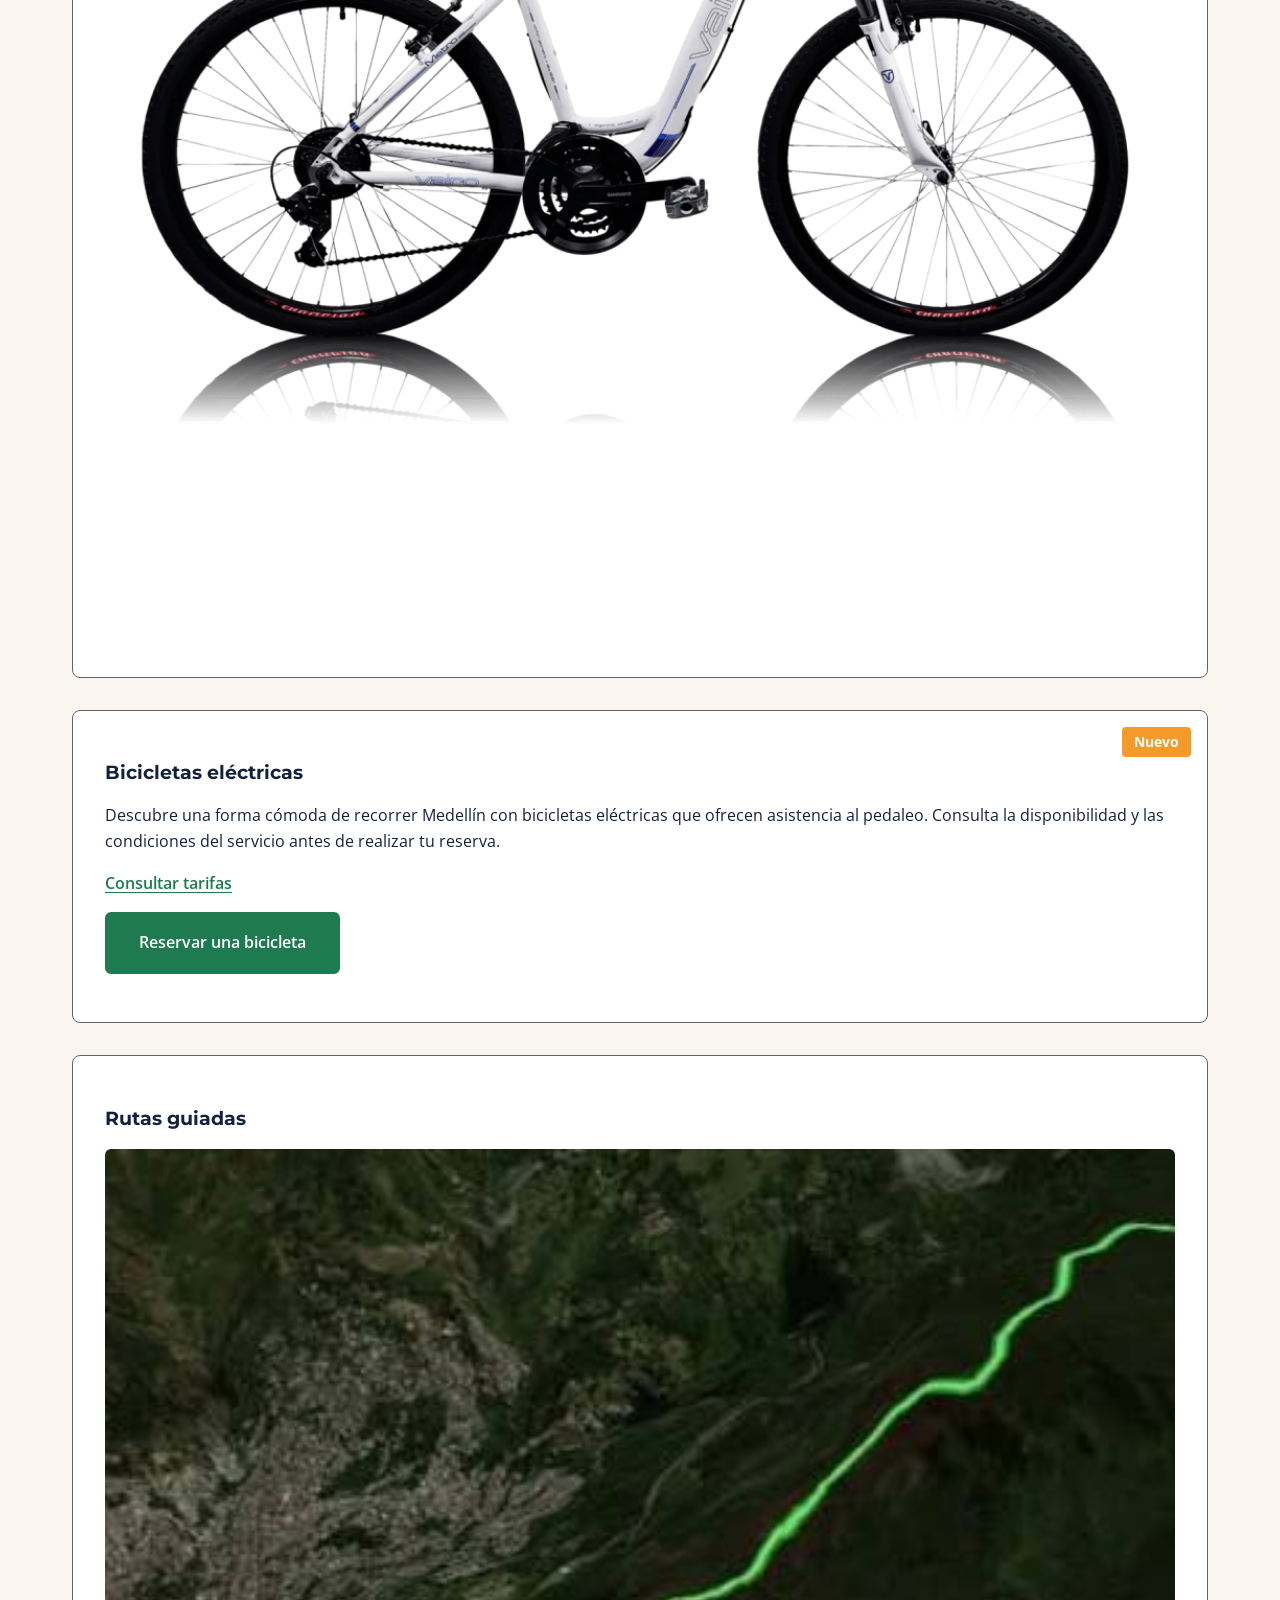
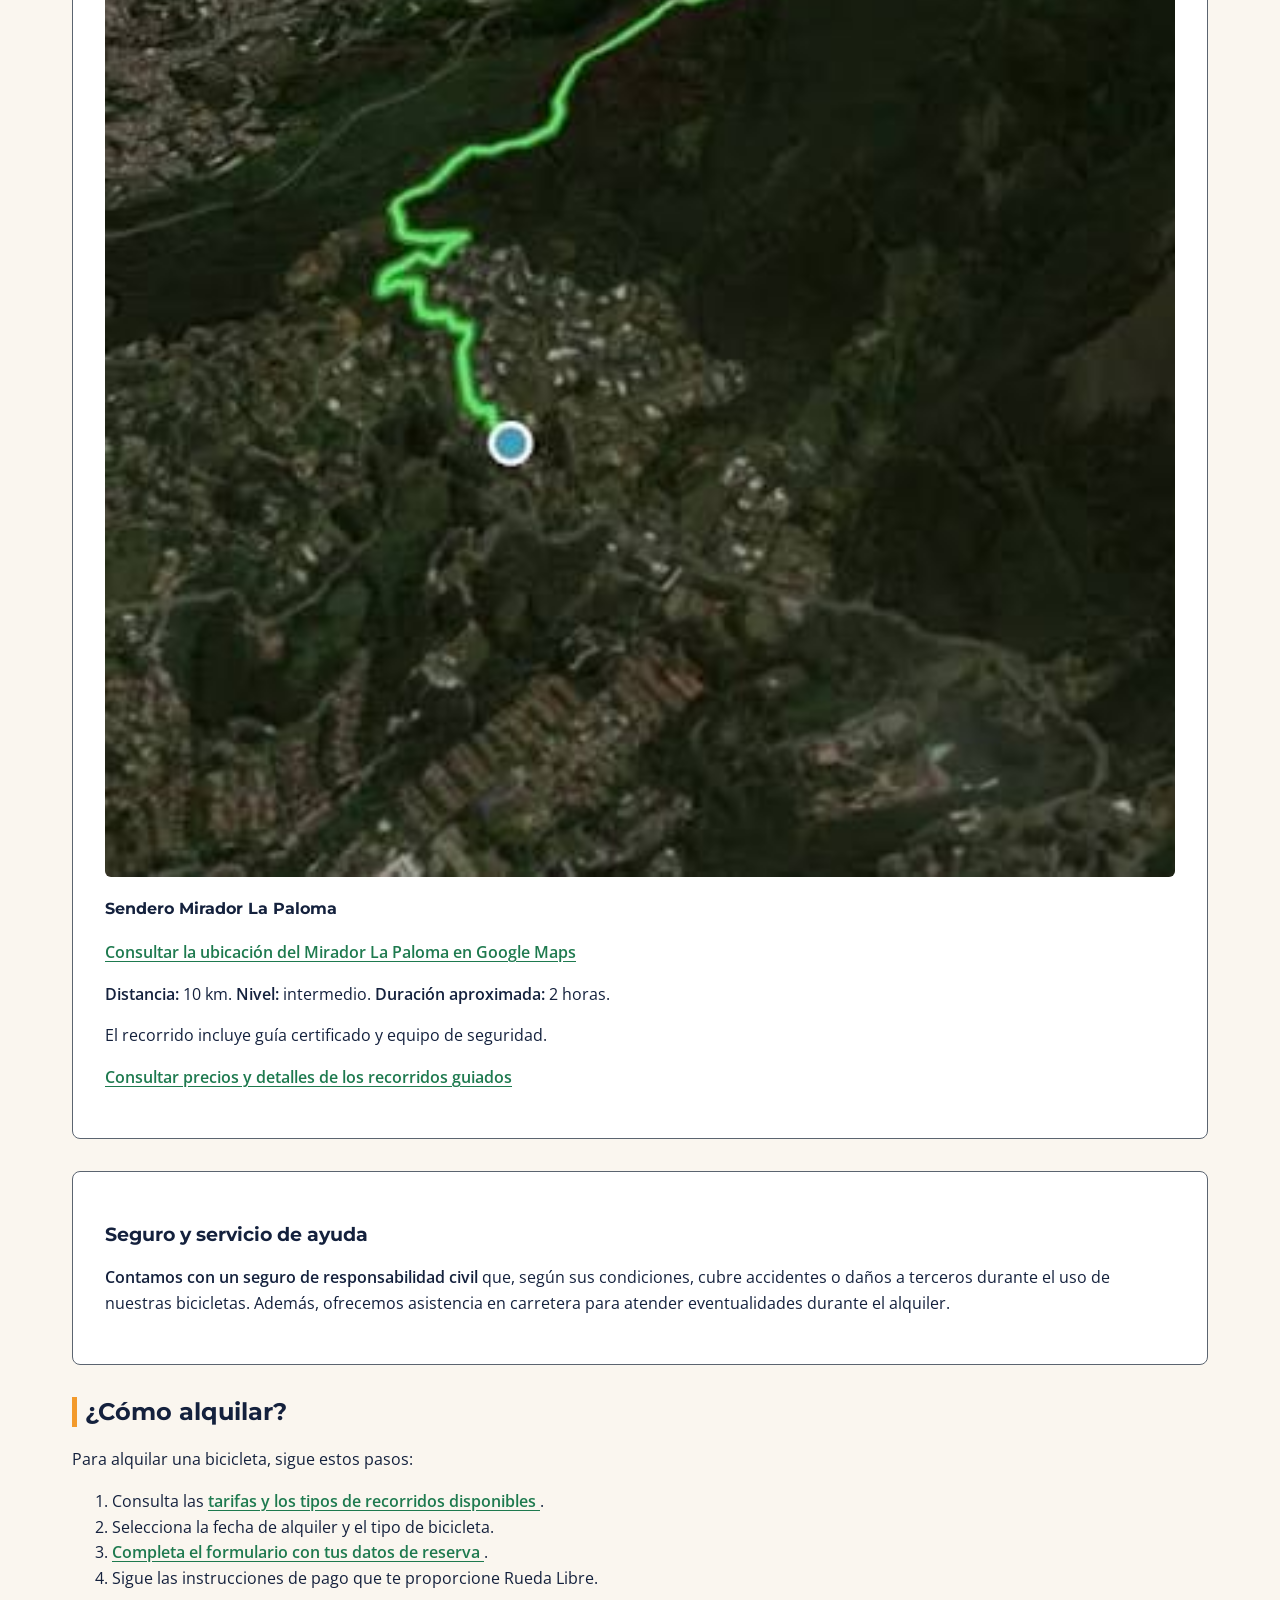
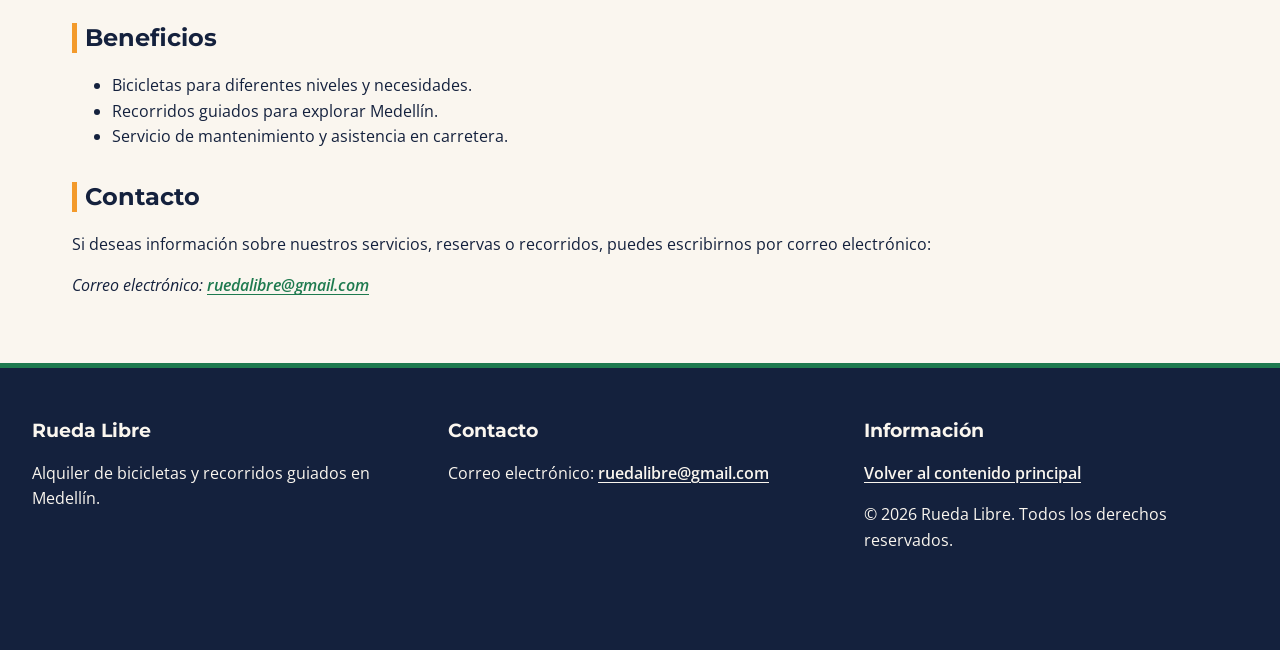
==== commit 9fc2b5ef: "Dia1: Implementa layouts con CSS Grid y Flexbox" ====
--- a/docs/index.html
+++ b/docs/index.html
@@ -21,7 +21,6 @@
 
     <!-- Encabezado y navegación -->
     <header>
-
         <div class="marca">
             <a href="index.html" aria-label="Rueda Libre, ir al inicio">
                 <img
@@ -37,7 +36,6 @@
 
         <nav aria-label="Navegación principal">
             <ul id="menu">
-
                 <li>
                     <a href="index.html" class="activo" aria-current="page">
                         Inicio
@@ -55,42 +53,201 @@
                         Reservar una bicicleta
                     </a>
                 </li>
-
             </ul>
         </nav>
-
     </header>
 
     <!-- Contenido principal -->
     <main id="contenido-principal">
 
+        <!-- Portada: texto e imagen en dos columnas -->
         <section
             id="inicio"
-            class="seccion"
+            class="seccion portada"
             aria-labelledby="titulo-inicio"
         >
-            <h2 id="titulo-inicio">¡Hola, somos Rueda Libre!</h2>
-
-            <p>
-                ¿Eres ciclista profesional, aficionado o quieres disfrutar
-                de un fin de semana diferente?
-                Aquí podrás encontrar la bicicleta que mejor se adapte a tus
-                necesidades y alquilarla por el tiempo que desees.
-            </p>
-
-            <p>
-                <a href="#contacto">
-                    Consultar información de contacto
+            <div class="portada-contenido">
+                <h2 id="titulo-inicio">¡Hola, somos Rueda Libre!</h2>
+
+                <p>
+                    ¿Eres ciclista profesional, aficionado o quieres disfrutar
+                    de un fin de semana diferente?
+                    Aquí podrás encontrar la bicicleta que mejor se adapte a tus
+                    necesidades y alquilarla por el tiempo que desees.
+                </p>
+
+                <p>
+                    <a href="#contacto">
+                        Consultar información de contacto
+                    </a>
+                </p>
+
+                <p>
+                    <a href="paginas/reservas.html" class="enlace-boton">
+                        Reservar ahora
+                    </a>
+                </p>
+            </div>
+
+            <div class="portada-imagen">
+                <img
+                    src="img/byke.png"
+                    alt="Bicicleta disponible para alquilar en Rueda Libre"
+                    loading="eager"
+                >
+            </div>
+        </section>
+
+        <!-- Nuestra flota -->
+        <section
+            id="flota"
+            class="seccion"
+            aria-labelledby="titulo-flota"
+        >
+            <h2 id="titulo-flota">Nuestra flota</h2>
+
+            <p>
+                Conoce nuestras bicicletas y encuentra la opción ideal
+                para recorrer Medellín a tu ritmo.
+            </p>
+
+            <div class="grid-flota">
+
+                <article class="tarjeta-bicicleta">
+                    <img src="img/urbana-clasica.jpg" alt="Bicicleta Urbana Clásica" loading="lazy">
+                    <h3>Urbana Clásica</h3>
+                    <p>Cómoda y liviana para las ciclorrutas.</p>
+                    <p class="precio">$10.000 <span>/ hora</span></p>
+                    <a href="paginas/reservas.html" class="enlace-boton">Reservar</a>
+                </article>
+
+                <article class="tarjeta-bicicleta">
+                    <img src="img/urbana-plegable.jpg" alt="Bicicleta Urbana Plegable" loading="lazy">
+                    <h3>Urbana Plegable</h3>
+                    <p>Se dobla en segundos; ideal para combinar con el metro.</p>
+                    <p class="precio">$12.000 <span>/ hora</span></p>
+                    <a href="paginas/reservas.html" class="enlace-boton">Reservar</a>
+                </article>
+
+                <article class="tarjeta-bicicleta">
+                    <img src="img/montana-trail.jpg" alt="Bicicleta de montaña Trail" loading="lazy">
+                    <h3>Montaña Trail</h3>
+                    <p>Suspensión delantera y 21 cambios para las subidas.</p>
+                    <p class="precio">$15.000 <span>/ hora</span></p>
+                    <a href="paginas/reservas.html" class="enlace-boton">Reservar</a>
+                </article>
+
+                <article class="tarjeta-bicicleta">
+                    <img src="img/gravel-aventura.jpg" alt="Bicicleta Gravel Aventura" loading="lazy">
+                    <h3>Gravel Aventura</h3>
+                    <p>Para rutas mixtas de asfalto y destapado.</p>
+                    <p class="precio">$18.000 <span>/ hora</span></p>
+                    <a href="paginas/reservas.html" class="enlace-boton">Reservar</a>
+                </article>
+
+                <article class="tarjeta-bicicleta">
+                    <img src="img/electrica-urbana.jpg" alt="Bicicleta Eléctrica Urbana" loading="lazy">
+                    <h3>Eléctrica Urbana</h3>
+                    <p>Asistencia eléctrica con 45 km de autonomía.</p>
+                    <p class="precio">$25.000 <span>/ hora</span></p>
+                    <a href="paginas/reservas.html" class="enlace-boton">Reservar</a>
+                </article>
+
+                <article class="tarjeta-bicicleta">
+                    <img src="img/infantil.jpg" alt="Bicicleta Infantil" loading="lazy">
+                    <h3>Infantil</h3>
+                    <p>Para niños de 6 a 10 años.</p>
+                    <p class="precio">$8.000 <span>/ hora</span></p>
+                    <a href="paginas/reservas.html" class="enlace-boton">Reservar</a>
+                </article>
+
+                <article class="tarjeta-bicicleta">
+                    <img src="img/tandem.jpg" alt="Bicicleta Tándem para dos personas" loading="lazy">
+                    <h3>Tándem</h3>
+                    <p>Para dos personas; perfecta para pasear en pareja.</p>
+                    <p class="precio">$20.000 <span>/ hora</span></p>
+                    <a href="paginas/reservas.html" class="enlace-boton">Reservar</a>
+                </article>
+
+            </div>
+        </section>
+
+        <!-- Galería de rutas guiadas -->
+        <section
+            id="galeria-rutas"
+            class="seccion"
+            aria-labelledby="titulo-rutas"
+        >
+            <h2 id="titulo-rutas">Nuestras rutas</h2>
+
+            <p>
+                Descubre Medellín y sus alrededores con nuestros recorridos
+                guiados. Elige la ruta que mejor se adapte a tu experiencia.
+            </p>
+
+            <div class="grid-rutas">
+
+                <article class="tarjeta-ruta">
+                    <img
+                        src="img/rio-parques.jpg"
+                        alt="Paisaje natural de la ruta Río y Parques"
+                        loading="lazy"
+                    >
+
+                    <div class="contenido-ruta">
+                        <h3>Río y Parques</h3>
+                        <p>
+                            Un recorrido para disfrutar de los espacios verdes
+                            y los paisajes urbanos de Medellín.
+                        </p>
+                        <p><strong>Nivel:</strong> Principiante</p>
+                    </div>
+                </article>
+
+                <article class="tarjeta-ruta">
+                    <img
+                        src="img/sabores-barrio.jpg"
+                        alt="Paisaje natural de la ruta Sabores de Barrio"
+                        loading="lazy"
+                    >
+
+                    <div class="contenido-ruta">
+                        <h3>Sabores de Barrio</h3>
+                        <p>
+                            Explora diferentes sectores de la ciudad y conoce
+                            su cultura y gastronomía.
+                        </p>
+                        <p><strong>Nivel:</strong> Intermedio</p>
+                    </div>
+                </article>
+
+                <article class="tarjeta-ruta">
+                    <img
+                        src="img/reto-palmas.jpg"
+                        alt="Paisaje natural de la ruta Reto Las Palmas"
+                        loading="lazy"
+                    >
+
+                    <div class="contenido-ruta">
+                        <h3>Reto Las Palmas</h3>
+                        <p>
+                            Un desafío para quienes disfrutan las subidas
+                            y los recorridos exigentes.
+                        </p>
+                        <p><strong>Nivel:</strong> Avanzado</p>
+                    </div>
+                </article>
+
+            </div>
+
+            <p>
+                <a href="paginas/tarifas.html#recorridos">
+                    Consultar tarifas de los recorridos
                 </a>
             </p>
-
-            <p>
-                <a href="paginas/reservas.html" class="enlace-boton">
-                    Reservar ahora
-                </a>
-            </p>
-        </section>
-
+        </section>
+
+        <!-- Presentación -->
         <section
             id="presentacion"
             class="seccion"
@@ -108,6 +265,7 @@
             </p>
         </section>
 
+        <!-- Servicios -->
         <section
             id="servicios"
             class="seccion"
@@ -135,7 +293,6 @@
                 >
             </article>
 
-            <!-- Servicio de bicicletas eléctricas -->
             <article
                 id="bicicletas-electricas"
                 class="tarjeta-servicio tarjeta-electrica"
@@ -152,9 +309,7 @@
                 </p>
 
                 <p>
-                    <a href="paginas/tarifas.html">
-                        Consultar tarifas
-                    </a>
+                    <a href="paginas/tarifas.html">Consultar tarifas</a>
                 </p>
 
                 <p>
@@ -179,7 +334,7 @@
 
                 <p>
                     <a
-                        href="https://www.google.com/maps/dir/Mirador+La+Paloma,+Medell%C3%ADn,+Santa+Elena,+Medell%C3%ADn,+Antioquia/Medell%C3%ADn,+Antioquia/@6.200539,-75.5916835,12z/data=!3m1!4b1!4m13!1m5!1m1!1s0x8e4428069322b7ad:0x581e195430a4e0e2!2m2!1d-75.532123!2d6.213039!1m5!1m1!1s0x8e4428dfb80fad05:0x42137cfcc7b53b56!2m2!1d-75.5658153!2d6.2476376?entry=ttu&amp;g_ep=EgoyMDI2MTAyMC4wIKXMDSoASAFQAw%3D%3D"
+                        href="https://www.google.com/maps/dir/Mirador+La+Paloma,+Medell%C3%ADn,+Santa+Elena,+Medell%C3%ADn,+Antioquia/Medell%C3%ADn,+Antioquia/@6.200539,-75.5916835,12z/data=!3m1!4b1!4m13!1m5!1m1!1s0x8e4428069322b7ad:0x581e195430a4e0e2!2m2!1d-75.532123!2d6.213039!1m5!1m1!1s0x8e4428dfb80fad05:0x42137cfcc7b53b56!2m2!1d-75.5658153!2d6.2476376?entry=ttu&g_ep=EgoyMDI2MTAyMC4wIKXMDSoASAFQAw%3D%3D"
                         target="_blank"
                         rel="noopener noreferrer"
                     >
@@ -215,9 +370,9 @@
                     eventualidades durante el alquiler.
                 </p>
             </article>
-
-        </section>
-
+        </section>
+
+        <!-- Cómo alquilar -->
         <section
             id="como-alquilar"
             class="seccion"
@@ -252,6 +407,7 @@
             </ol>
         </section>
 
+        <!-- Beneficios -->
         <section
             id="beneficios"
             class="seccion"
@@ -266,6 +422,7 @@
             </ul>
         </section>
 
+        <!-- Contacto -->
         <section
             id="contacto"
             class="seccion"
@@ -290,10 +447,8 @@
 
     </main>
 
-    <!-- Pie de página organizado en tres bloques -->
+    <!-- Pie de página -->
     <footer>
-
-        <!-- Bloque 1: Marca -->
         <div>
             <h3>Rueda Libre</h3>
             <p>
@@ -301,7 +456,6 @@
             </p>
         </div>
 
-        <!-- Bloque 2: Contacto -->
         <div>
             <h3>Contacto</h3>
             <p>
@@ -312,9 +466,9 @@
             </p>
         </div>
 
-        <!-- Bloque 3: Navegación e información -->
         <div>
             <h3>Información</h3>
+
             <p>
                 <a href="#contenido-principal">
                     Volver al contenido principal
@@ -325,7 +479,6 @@
                 &copy; 2026 Rueda Libre. Todos los derechos reservados.
             </p>
         </div>
-
     </footer>
 
     <!-- Acceso flotante a WhatsApp -->
--- a/docs/css/styles.css
+++ b/docs/css/styles.css
@@ -72,7 +72,9 @@
     font-weight: 600;
 }
 
-/* Encabezado y navegación con Flexbox */
+/* =========================================
+   ENCABEZADO Y NAVEGACIÓN CON FLEXBOX
+   ========================================= */
 
 header {
     display: flex;
@@ -88,7 +90,7 @@
     border-bottom: 4px solid var(--verde);
 }
 
-/* Agrupación del logotipo y el nombre del negocio */
+/* Agrupación del logotipo y nombre */
 
 .marca {
     display: flex;
@@ -142,7 +144,9 @@
     background-color: var(--naranja);
 }
 
-/* Contenido principal */
+/* =========================================
+   CONTENIDO PRINCIPAL
+   ========================================= */
 
 main {
     width: 100%;
@@ -158,11 +162,52 @@
     margin-bottom: var(--espacio-grande);
 }
 
+/* =========================================
+   PORTADA: GRID DE DOS COLUMNAS
+   ========================================= */
+
 #inicio {
     min-height: 70vh;
 }
 
-/* Enlaces */
+.portada {
+    display: grid;
+    grid-template-columns: 1fr 1fr;
+    gap: var(--espacio-grande);
+    align-items: center;
+}
+
+/* Contenido de texto de la portada */
+
+.portada-contenido {
+    display: flex;
+    flex-direction: column;
+    justify-content: center;
+}
+
+.portada-contenido h2 {
+    margin-top: 0;
+}
+
+/* Imagen de la portada */
+
+.portada-imagen {
+    display: flex;
+    justify-content: center;
+    align-items: center;
+}
+
+.portada-imagen img {
+    display: block;
+    width: 100%;
+    height: 350px;
+    object-fit: contain;
+    border-radius: 8px;
+}
+
+/* =========================================
+   ENLACES Y BOTONES
+   ========================================= */
 
 a {
     text-underline-offset: 0.2em;
@@ -202,7 +247,7 @@
     border-color: var(--naranja);
 }
 
-/* Imágenes */
+/* Imágenes generales */
 
 img {
     display: block;
@@ -212,7 +257,135 @@
     border-radius: 8px;
 }
 
-/* Tarjetas de servicios */
+/* =========================================
+   NUESTRA FLOTA: CUADRÍCULA CON CSS GRID
+   ========================================= */
+
+.grid-flota {
+    display: grid;
+    grid-template-columns: repeat(auto-fit, minmax(250px, 1fr));
+    gap: var(--espacio-grande);
+
+    width: 100%;
+    align-items: stretch;
+}
+
+/* Tarjetas individuales de bicicletas */
+
+.tarjeta-bicicleta {
+    display: flex;
+    flex-direction: column;
+    justify-content: flex-start;
+
+    padding: var(--espacio-normal);
+    border: 1px solid var(--gris);
+    border-radius: 8px;
+    background-color: var(--blanco);
+    min-width: 0;
+}
+
+/* Fotografías de las bicicletas */
+
+.tarjeta-bicicleta img {
+    display: block;
+    width: 100%;
+    height: 180px;
+    object-fit: contain;
+    margin-bottom: var(--espacio-normal);
+    border-radius: 6px;
+}
+
+/* Nombre de cada bicicleta */
+
+.tarjeta-bicicleta h3 {
+    margin-top: 0;
+    margin-bottom: var(--espacio-normal);
+}
+
+/* Descripción de cada bicicleta */
+
+.tarjeta-bicicleta p {
+    margin-bottom: var(--espacio-normal);
+}
+
+/* Precio por hora */
+
+.tarjeta-bicicleta .precio {
+    color: var(--verde);
+    font-size: 1.25rem;
+    font-weight: 700;
+}
+
+.tarjeta-bicicleta .precio span {
+    color: var(--gris);
+    font-size: 0.875rem;
+    font-weight: 400;
+}
+
+/* Botón de reserva al final de la tarjeta */
+
+.tarjeta-bicicleta .enlace-boton {
+    display: block;
+    width: 100%;
+    margin-top: auto;
+    text-align: center;
+}
+
+/* =========================================
+   GALERÍA NUESTRAS RUTAS: CSS GRID
+   ========================================= */
+
+.grid-rutas {
+    display: grid;
+    grid-template-columns: repeat(3, 1fr);
+    gap: var(--espacio-grande);
+    align-items: stretch;
+}
+
+/* Tarjetas de las rutas */
+
+.tarjeta-ruta {
+    display: flex;
+    flex-direction: column;
+
+    padding: var(--espacio-normal);
+    border: 1px solid var(--gris);
+    border-radius: 8px;
+    background-color: var(--blanco);
+    min-width: 0;
+}
+
+/* Fotografías de las rutas */
+
+.tarjeta-ruta img {
+    display: block;
+    width: 100%;
+    height: 180px;
+    object-fit: cover;
+    margin-bottom: var(--espacio-normal);
+    border-radius: 6px;
+}
+
+/* Contenido de cada ruta */
+
+.contenido-ruta {
+    display: flex;
+    flex-direction: column;
+    flex: 1;
+}
+
+.contenido-ruta h3 {
+    margin-top: 0;
+}
+
+.contenido-ruta p:last-child {
+    margin-top: auto;
+    margin-bottom: 0;
+}
+
+/* =========================================
+   SERVICIOS
+   ========================================= */
 
 .tarjeta-servicio,
 #servicios article {
@@ -235,7 +408,7 @@
     border-radius: 6px;
 }
 
-/* Etiqueta Nuevo en la tarjeta de bicicletas eléctricas */
+/* Etiqueta Nuevo */
 
 .tarjeta-electrica {
     position: relative;
@@ -254,7 +427,47 @@
     font-weight: 700;
 }
 
-/* Enlace flotante de WhatsApp */
+/* =========================================
+   PÁGINA DE RESERVAS: GRID 2:1
+   ========================================= */
+
+.contenedor-reservas {
+    display: grid;
+    grid-template-columns: 2fr 1fr;
+    gap: var(--espacio-grande);
+    align-items: start;
+}
+
+/* Formulario y bloque de contacto */
+
+#formulario-reserva,
+#informacion-contacto {
+    min-width: 0;
+}
+
+/* =========================================
+   DOCUMENTO Y CELULAR: FLEXBOX
+   ========================================= */
+
+.fila-campos {
+    display: flex;
+    flex-direction: row;
+    align-items: flex-start;
+    gap: var(--espacio-normal);
+}
+
+.fila-campos p {
+    flex: 1;
+    min-width: 0;
+}
+
+.fila-campos input {
+    width: 100%;
+}
+
+/* =========================================
+   WHATSAPP FLOTANTE
+   ========================================= */
 
 .whatsapp-flotante {
     position: fixed;
@@ -279,7 +492,9 @@
     border-color: var(--naranja);
 }
 
-/* Tablas de tarifas y recorridos */
+/* =========================================
+   TABLAS DE TARIFAS Y RECORRIDOS
+   ========================================= */
 
 table {
     width: 100%;
@@ -312,7 +527,9 @@
     background-color: var(--crema);
 }
 
-/* Formularios */
+/* =========================================
+   FORMULARIOS
+   ========================================= */
 
 form {
     width: 100%;
@@ -416,7 +633,9 @@
     border-color: var(--naranja);
 }
 
-/* Foco visible y accesibilidad */
+/* =========================================
+   FOCO VISIBLE Y ACCESIBILIDAD
+   ========================================= */
 
 a:focus-visible,
 button:focus-visible,
@@ -444,7 +663,9 @@
     margin-left: var(--espacio-normal);
 }
 
-/* Pie de página con Flexbox */
+/* =========================================
+   PIE DE PÁGINA CON FLEXBOX
+   ========================================= */
 
 footer {
     display: flex;
@@ -484,7 +705,9 @@
     outline-offset: 3px;
 }
 
-/* Diseño adaptable a pantallas pequeñas */
+/* =========================================
+   AJUSTES RESPONSIVOS QUE YA TENÍA EL SITIO
+   ========================================= */
 
 @media (max-width: 600px) {
     header {
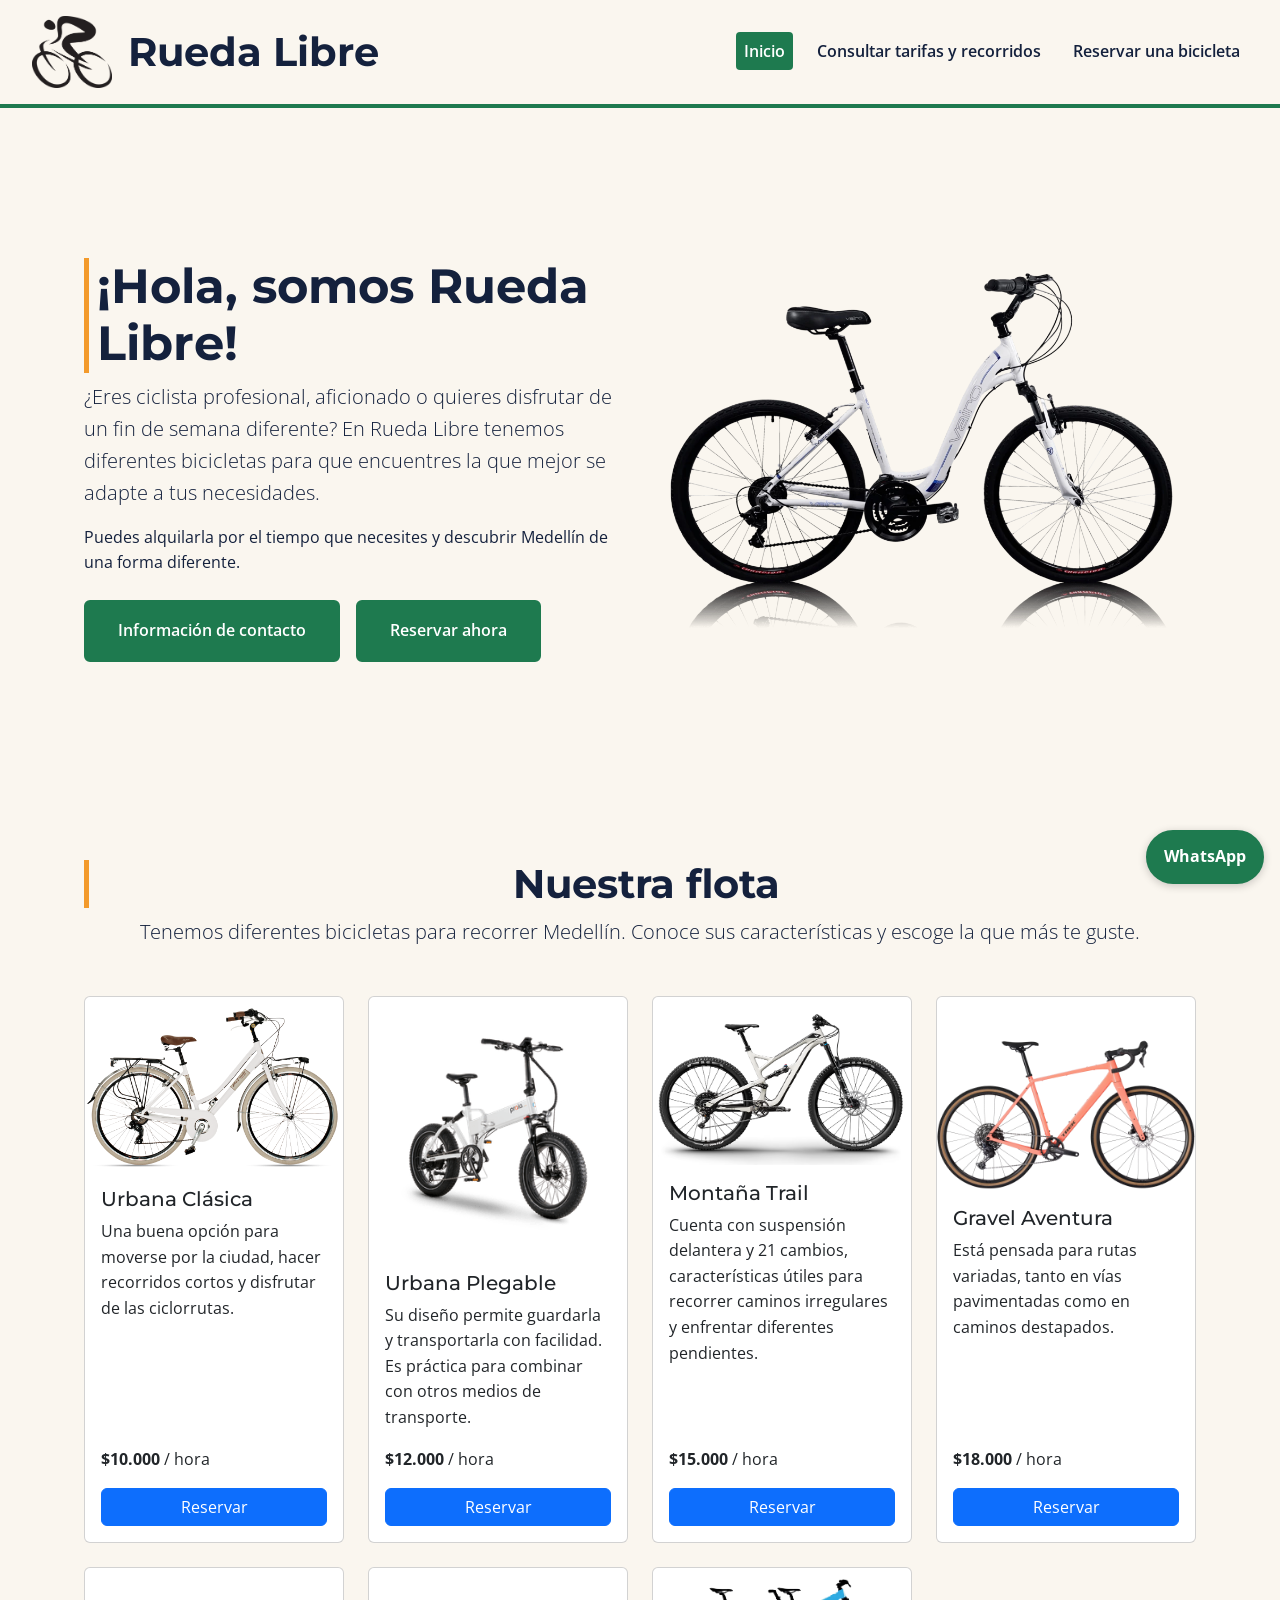
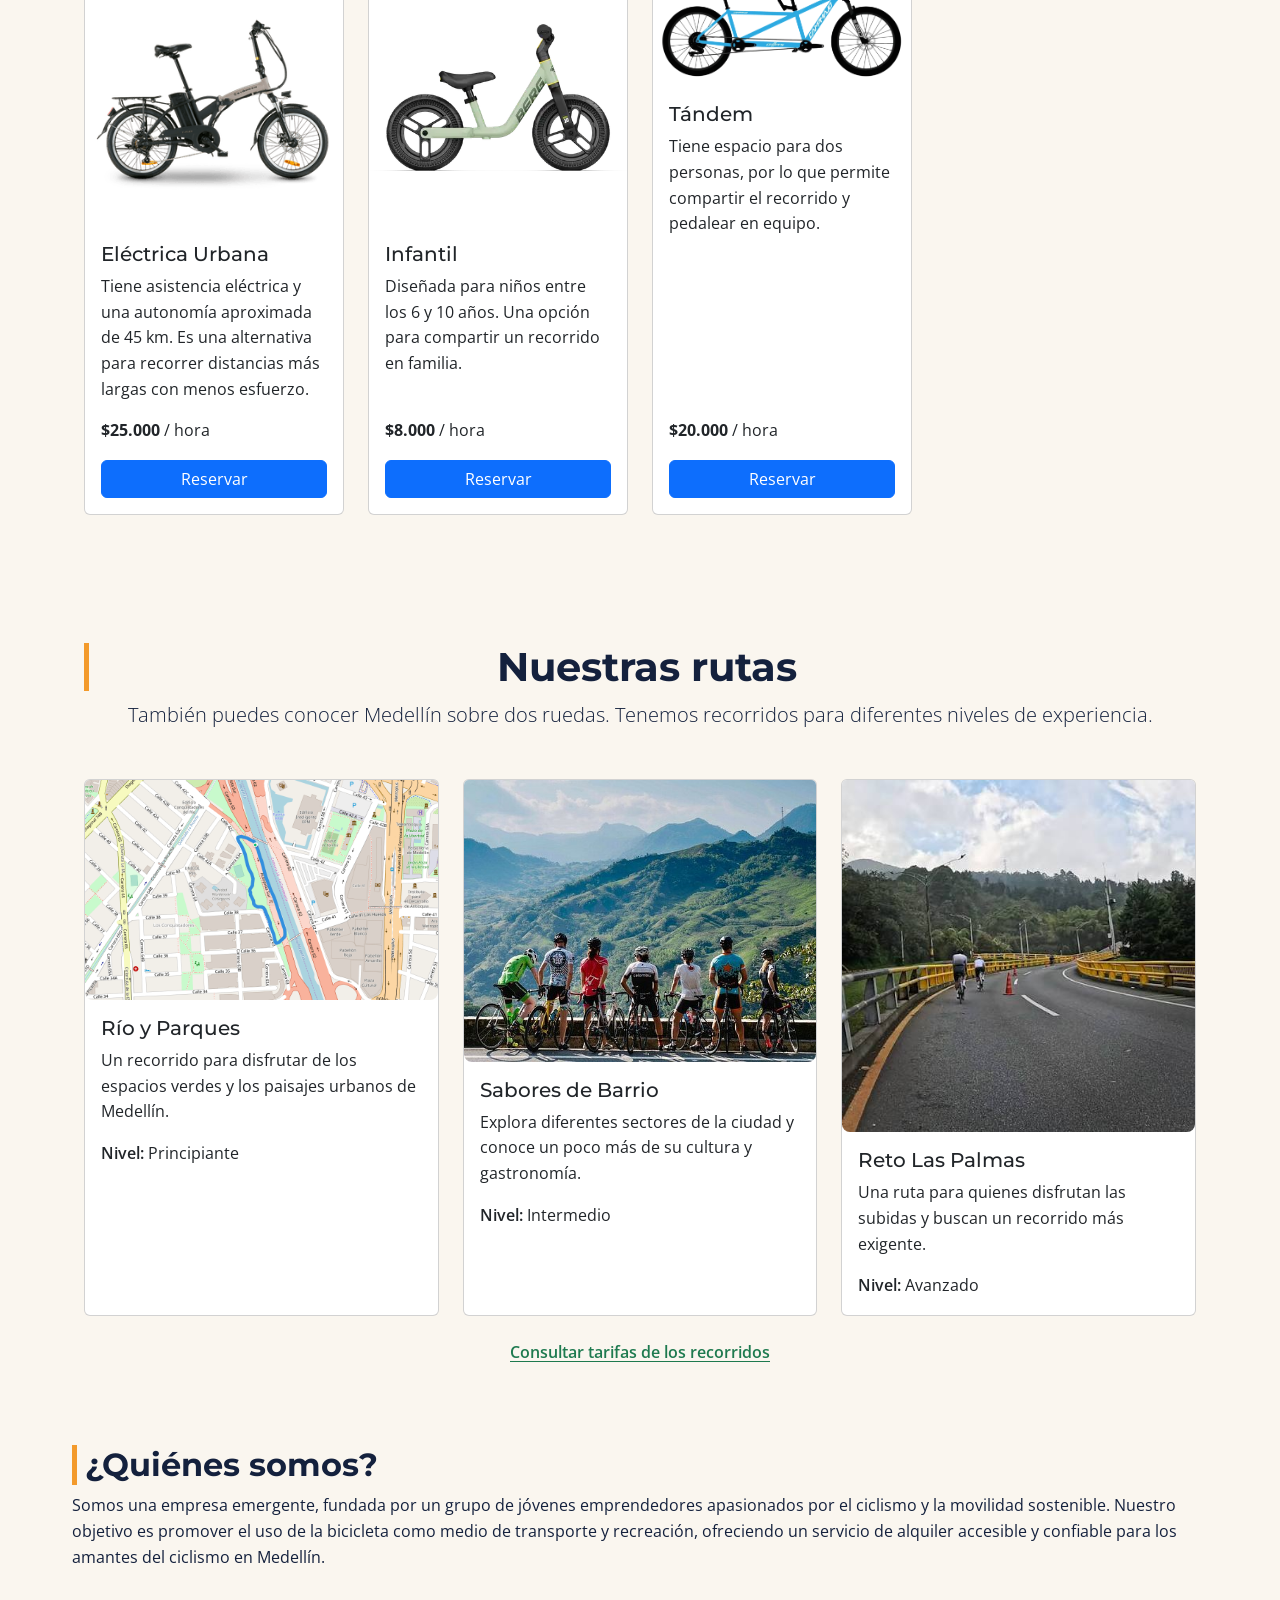
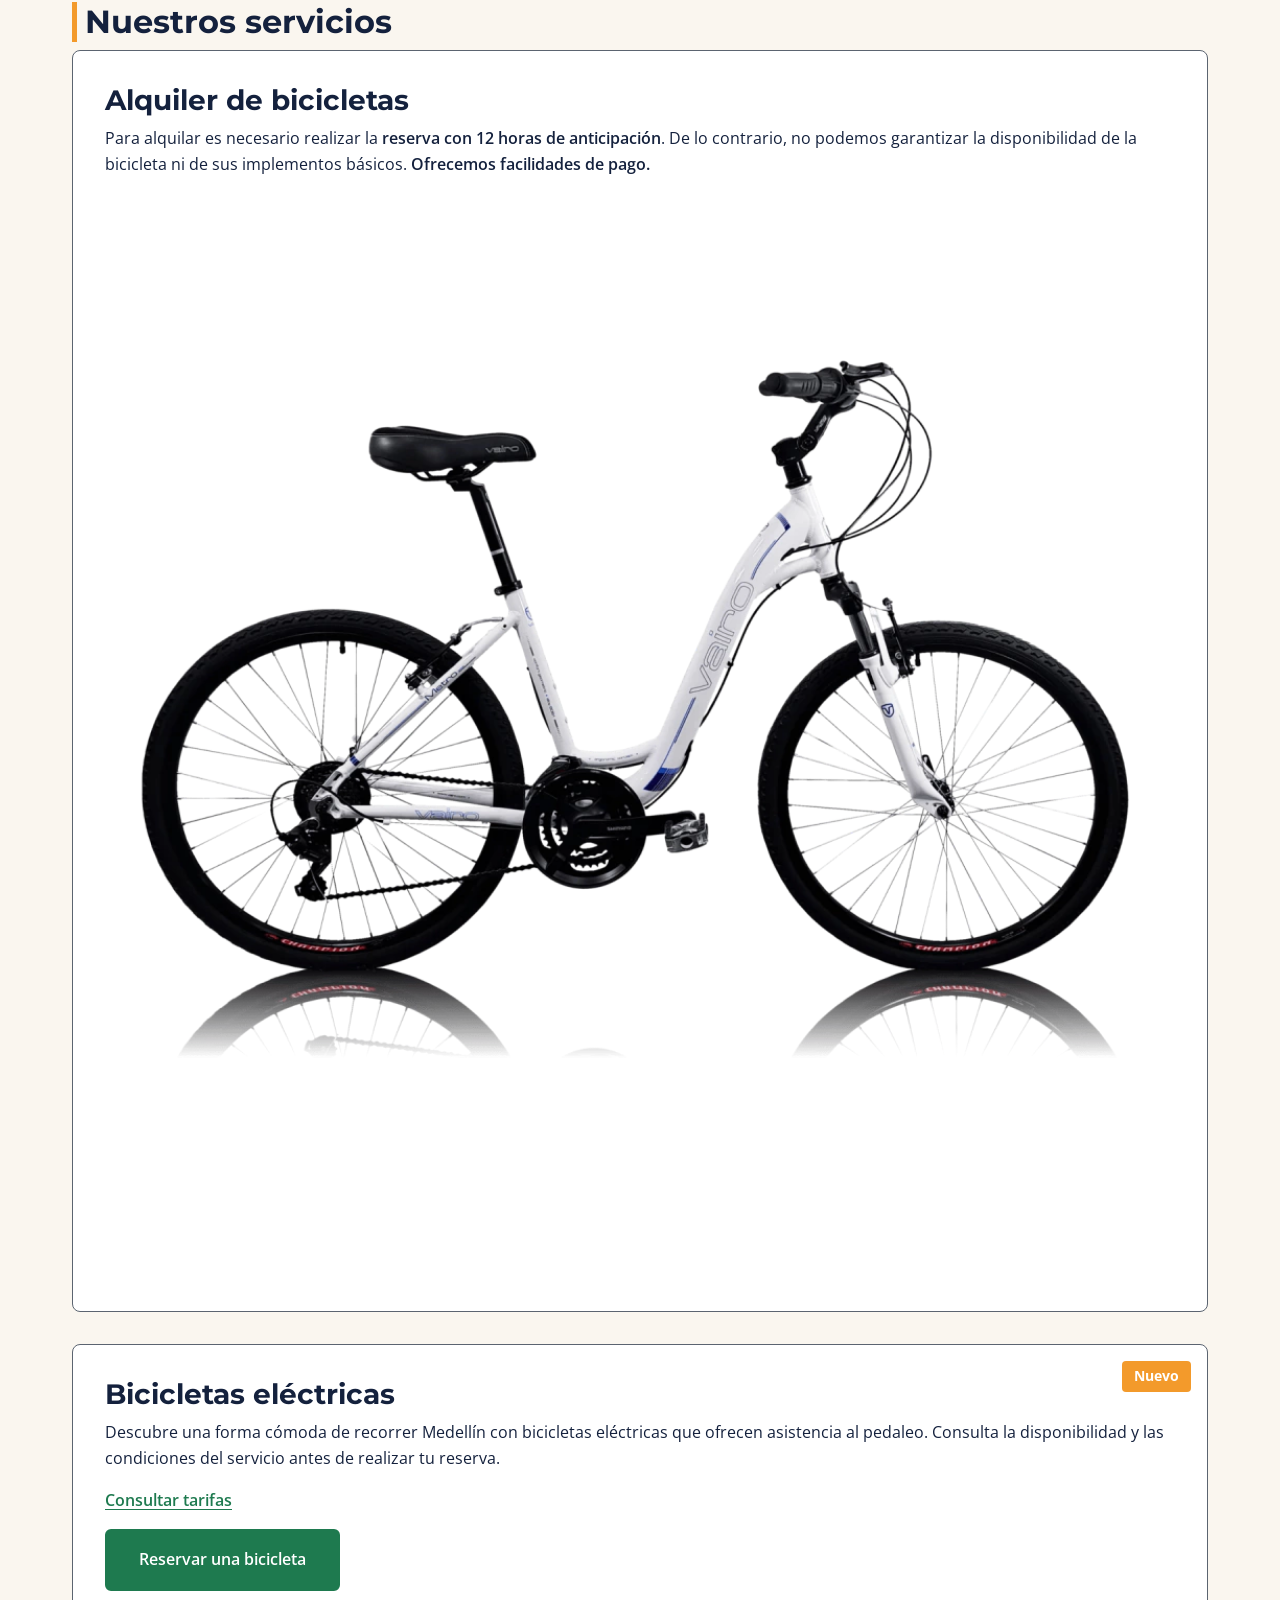
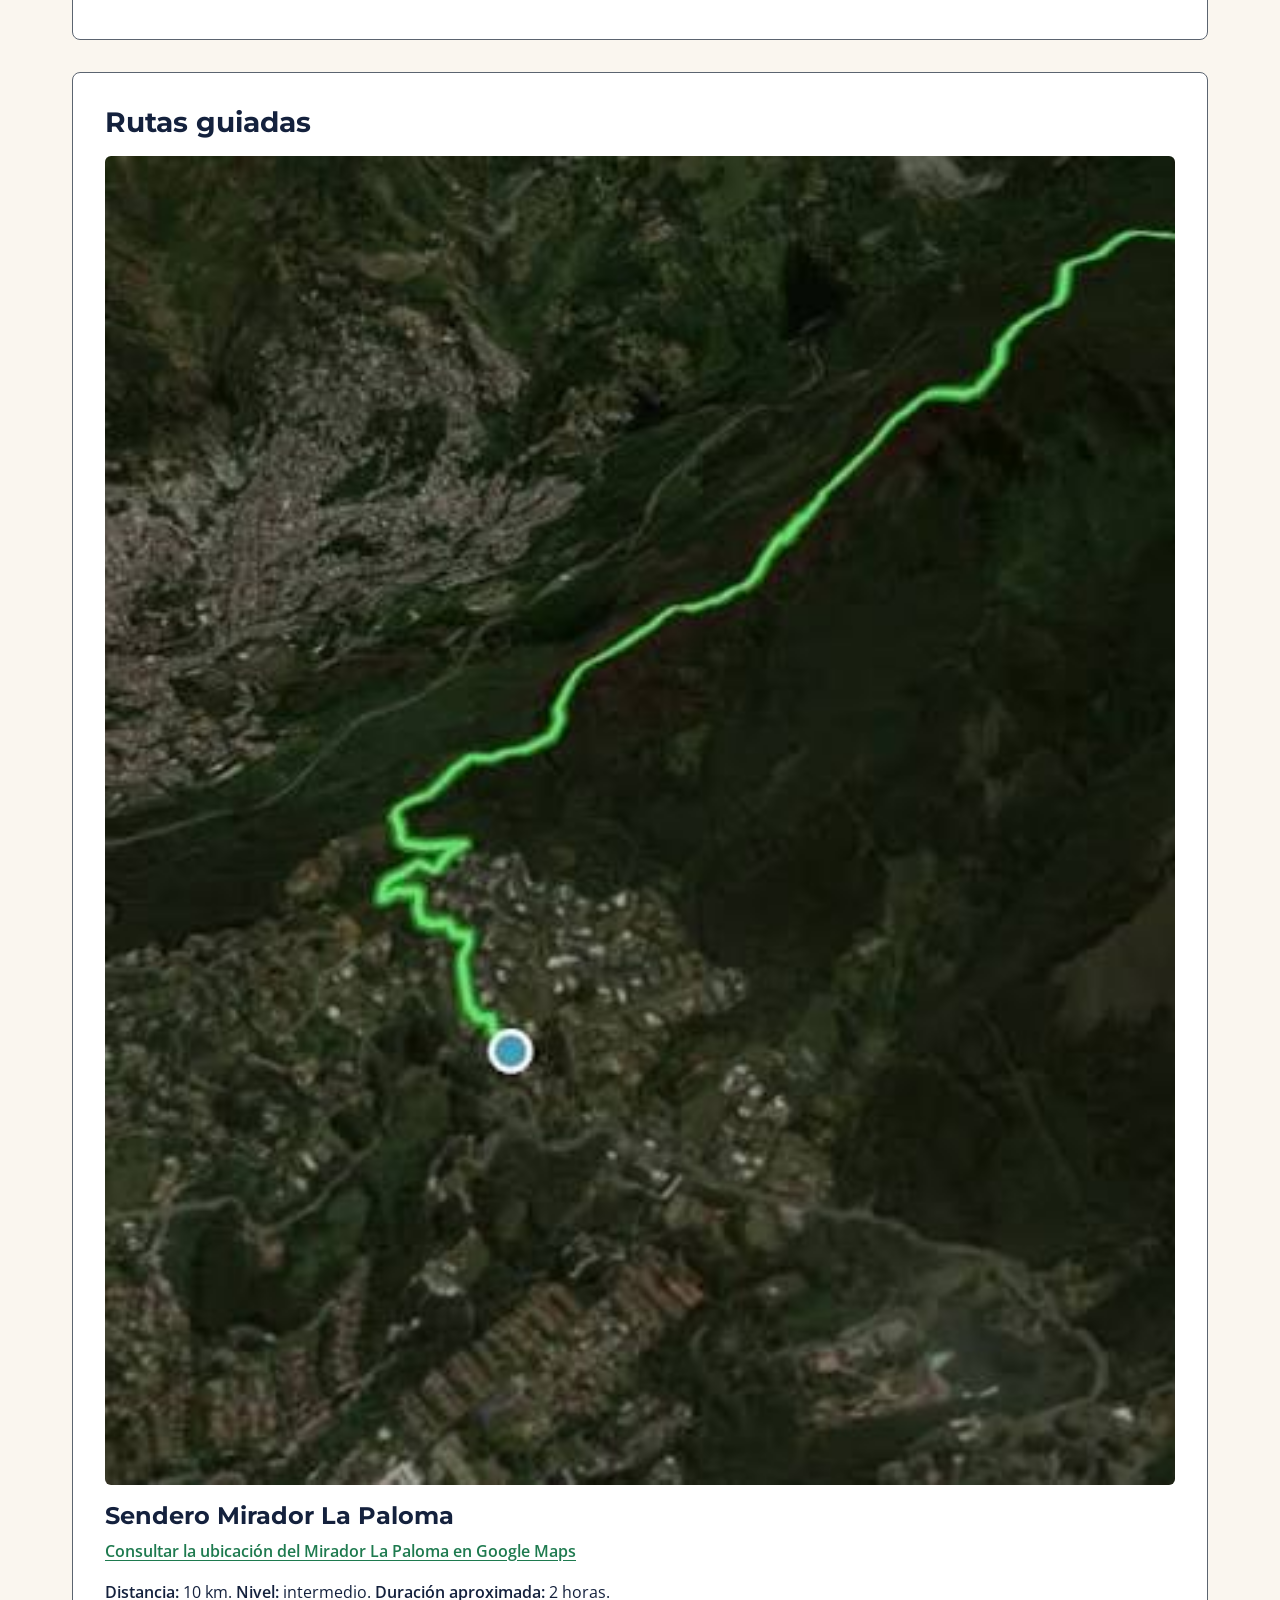
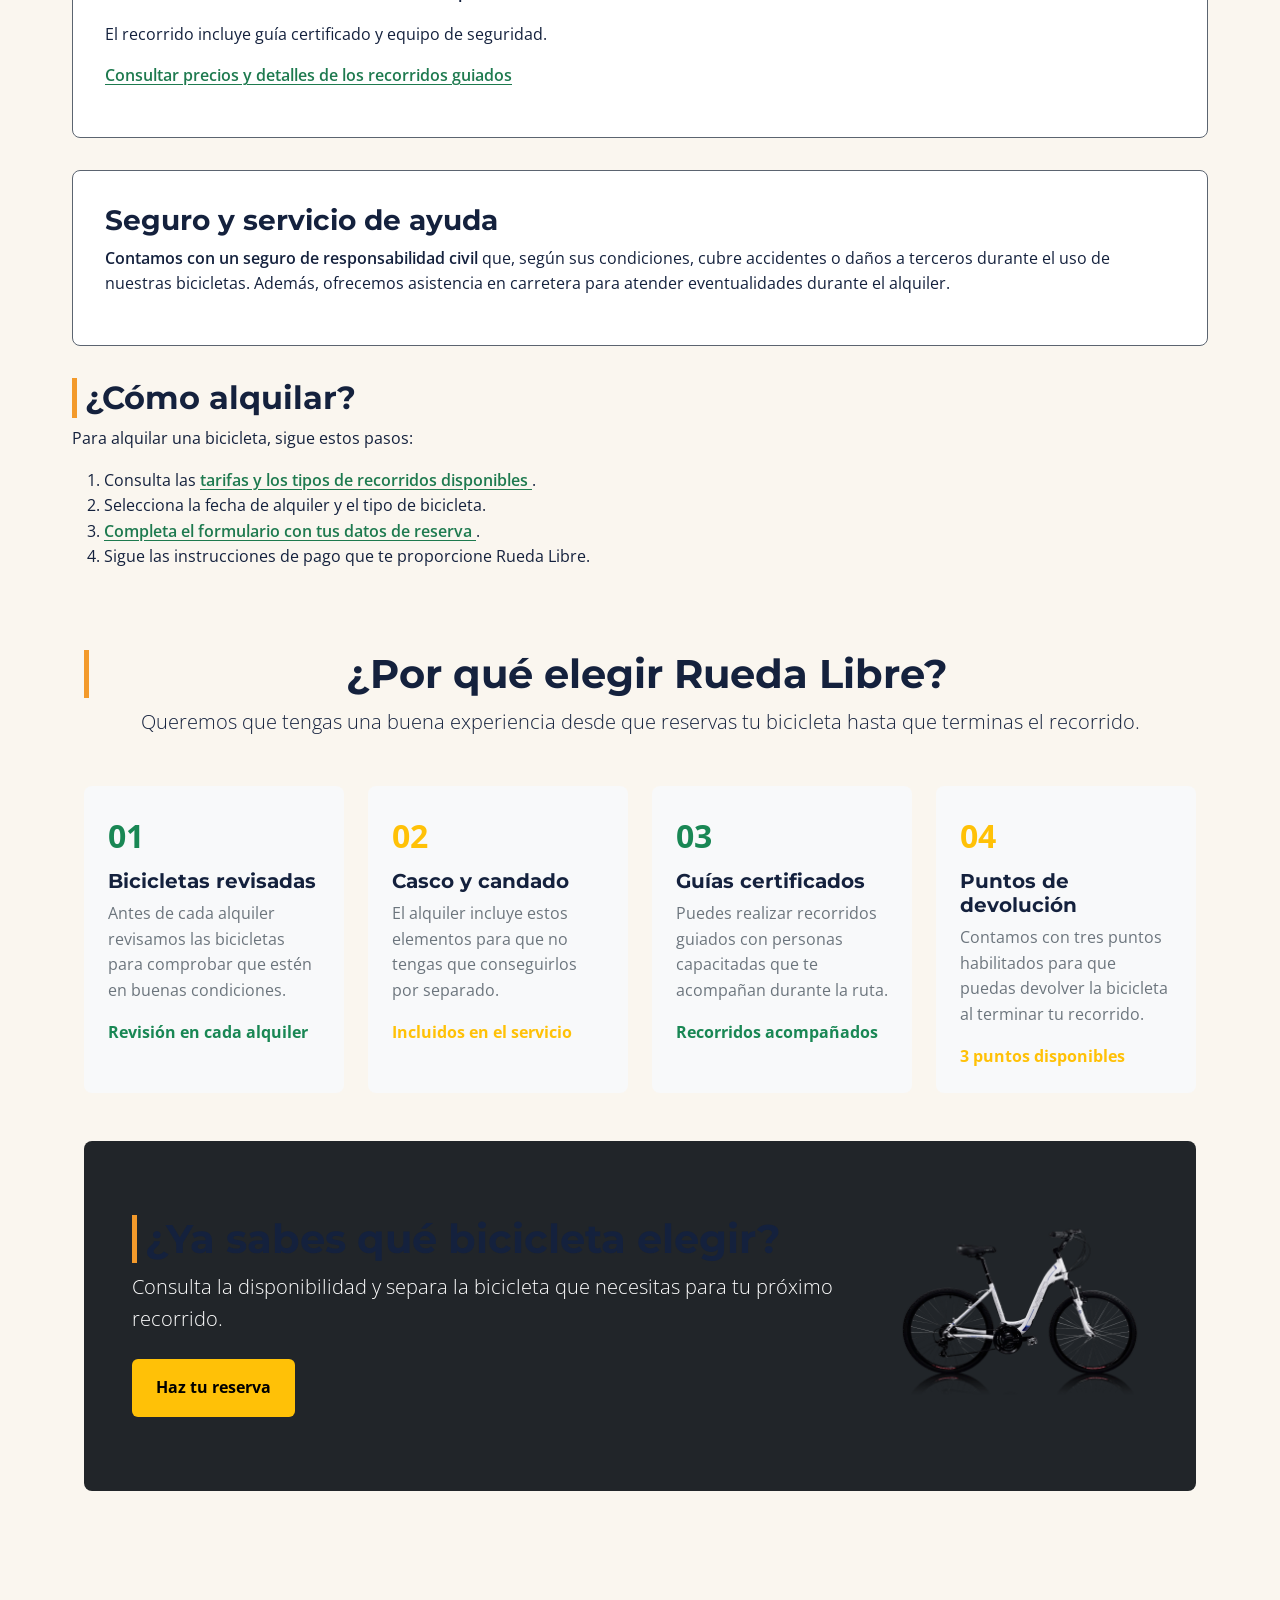
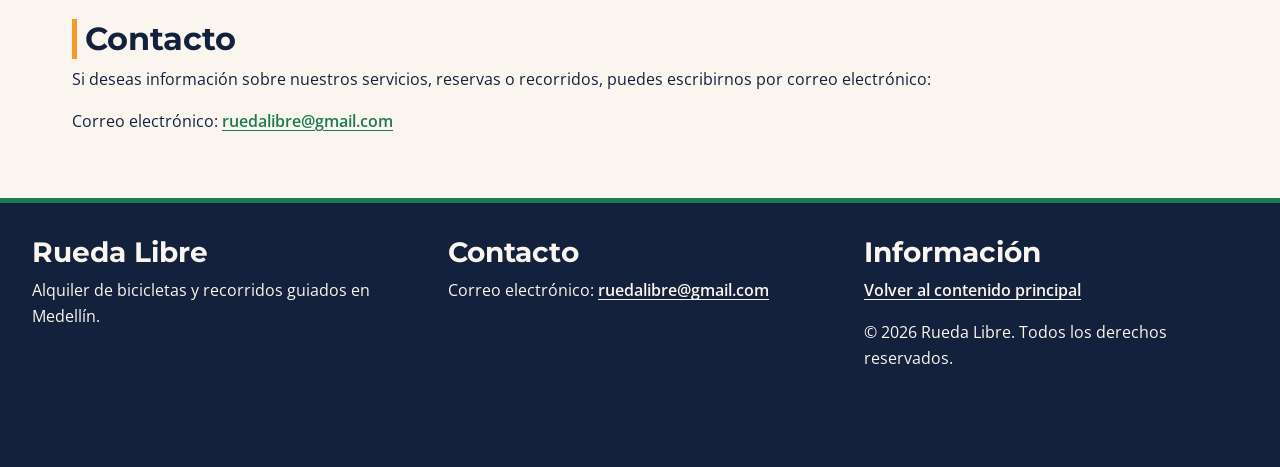
==== commit 3f84e7b7: "Migra el sitio a Bootstrap 5.3. Migra el sitio a Bootstrap 5.3.8 8#" ====
--- a/docs/index.html
+++ b/docs/index.html
@@ -14,12 +14,18 @@
     <link rel="preconnect" href="https://fonts.gstatic.com" crossorigin>
     <link href="https://fonts.googleapis.com/css2?family=Montserrat:wght@700&family=Open+Sans:wght@400;600&display=swap" rel="stylesheet">
 
+    <link
+        href="https://cdn.jsdelivr.net/npm/bootstrap@5.3.8/dist/css/bootstrap.min.css"
+        rel="stylesheet"
+        integrity="sha384-sRIl4kxILFvY47J16cr9ZwB07vP4J8+LH7qKQnuqkuIAvNWLzeN8tE5YBujZqJLB"
+        crossorigin="anonymous"
+    >
+
     <link rel="stylesheet" href="css/styles.css">
 </head>
 
 <body>
 
-    <!-- Encabezado y navegación -->
     <header>
         <div class="marca">
             <a href="index.html" aria-label="Rueda Libre, ir al inicio">
@@ -57,197 +63,347 @@
         </nav>
     </header>
 
-    <!-- Contenido principal -->
     <main id="contenido-principal">
 
-        <!-- Portada: texto e imagen en dos columnas -->
         <section
             id="inicio"
-            class="seccion portada"
+            class="container py-5"
             aria-labelledby="titulo-inicio"
         >
-            <div class="portada-contenido">
-                <h2 id="titulo-inicio">¡Hola, somos Rueda Libre!</h2>
-
-                <p>
-                    ¿Eres ciclista profesional, aficionado o quieres disfrutar
-                    de un fin de semana diferente?
-                    Aquí podrás encontrar la bicicleta que mejor se adapte a tus
-                    necesidades y alquilarla por el tiempo que desees.
-                </p>
-
-                <p>
-                    <a href="#contacto">
-                        Consultar información de contacto
-                    </a>
-                </p>
-
-                <p>
-                    <a href="paginas/reservas.html" class="enlace-boton">
-                        Reservar ahora
-                    </a>
-                </p>
-            </div>
-
-            <div class="portada-imagen">
-                <img
-                    src="img/byke.png"
-                    alt="Bicicleta disponible para alquilar en Rueda Libre"
-                    loading="eager"
-                >
+            <div class="row align-items-center g-4">
+
+                <div class="col-12 col-lg-6">
+                    <h2 id="titulo-inicio" class="display-5 fw-bold">
+                        ¡Hola, somos Rueda Libre!
+                    </h2>
+
+                    <p class="lead">
+                        ¿Eres ciclista profesional, aficionado o quieres
+                        disfrutar de un fin de semana diferente? En Rueda Libre
+                        tenemos diferentes bicicletas para que encuentres
+                        la que mejor se adapte a tus necesidades.
+                    </p>
+
+                    <p>
+                        Puedes alquilarla por el tiempo que necesites y
+                        descubrir Medellín de una forma diferente.
+                    </p>
+
+                    <div class="d-flex flex-column flex-sm-row align-items-sm-center gap-3 mt-4">
+                        <a href="#contacto" class="enlace-boton">
+                            Información de contacto
+                        </a>
+
+                        <a href="paginas/reservas.html" class="enlace-boton">
+                            Reservar ahora
+                        </a>
+                    </div>
+                </div>
+
+                <div class="col-12 col-lg-6 text-center">
+                    <img
+                        src="img/byke.png"
+                        class="img-fluid"
+                        alt="Bicicleta disponible para alquilar en Rueda Libre"
+                        loading="eager"
+                    >
+                </div>
+
             </div>
         </section>
 
-        <!-- Nuestra flota -->
         <section
             id="flota"
-            class="seccion"
+            class="container py-5"
             aria-labelledby="titulo-flota"
         >
-            <h2 id="titulo-flota">Nuestra flota</h2>
-
-            <p>
-                Conoce nuestras bicicletas y encuentra la opción ideal
-                para recorrer Medellín a tu ritmo.
-            </p>
-
-            <div class="grid-flota">
-
-                <article class="tarjeta-bicicleta">
-                    <img src="img/urbana-clasica.jpg" alt="Bicicleta Urbana Clásica" loading="lazy">
-                    <h3>Urbana Clásica</h3>
-                    <p>Cómoda y liviana para las ciclorrutas.</p>
-                    <p class="precio">$10.000 <span>/ hora</span></p>
-                    <a href="paginas/reservas.html" class="enlace-boton">Reservar</a>
-                </article>
-
-                <article class="tarjeta-bicicleta">
-                    <img src="img/urbana-plegable.jpg" alt="Bicicleta Urbana Plegable" loading="lazy">
-                    <h3>Urbana Plegable</h3>
-                    <p>Se dobla en segundos; ideal para combinar con el metro.</p>
-                    <p class="precio">$12.000 <span>/ hora</span></p>
-                    <a href="paginas/reservas.html" class="enlace-boton">Reservar</a>
-                </article>
-
-                <article class="tarjeta-bicicleta">
-                    <img src="img/montana-trail.jpg" alt="Bicicleta de montaña Trail" loading="lazy">
-                    <h3>Montaña Trail</h3>
-                    <p>Suspensión delantera y 21 cambios para las subidas.</p>
-                    <p class="precio">$15.000 <span>/ hora</span></p>
-                    <a href="paginas/reservas.html" class="enlace-boton">Reservar</a>
-                </article>
-
-                <article class="tarjeta-bicicleta">
-                    <img src="img/gravel-aventura.jpg" alt="Bicicleta Gravel Aventura" loading="lazy">
-                    <h3>Gravel Aventura</h3>
-                    <p>Para rutas mixtas de asfalto y destapado.</p>
-                    <p class="precio">$18.000 <span>/ hora</span></p>
-                    <a href="paginas/reservas.html" class="enlace-boton">Reservar</a>
-                </article>
-
-                <article class="tarjeta-bicicleta">
-                    <img src="img/electrica-urbana.jpg" alt="Bicicleta Eléctrica Urbana" loading="lazy">
-                    <h3>Eléctrica Urbana</h3>
-                    <p>Asistencia eléctrica con 45 km de autonomía.</p>
-                    <p class="precio">$25.000 <span>/ hora</span></p>
-                    <a href="paginas/reservas.html" class="enlace-boton">Reservar</a>
-                </article>
-
-                <article class="tarjeta-bicicleta">
-                    <img src="img/infantil.jpg" alt="Bicicleta Infantil" loading="lazy">
-                    <h3>Infantil</h3>
-                    <p>Para niños de 6 a 10 años.</p>
-                    <p class="precio">$8.000 <span>/ hora</span></p>
-                    <a href="paginas/reservas.html" class="enlace-boton">Reservar</a>
-                </article>
-
-                <article class="tarjeta-bicicleta">
-                    <img src="img/tandem.jpg" alt="Bicicleta Tándem para dos personas" loading="lazy">
-                    <h3>Tándem</h3>
-                    <p>Para dos personas; perfecta para pasear en pareja.</p>
-                    <p class="precio">$20.000 <span>/ hora</span></p>
-                    <a href="paginas/reservas.html" class="enlace-boton">Reservar</a>
-                </article>
+            <div class="text-center mb-5">
+                <h2 id="titulo-flota" class="display-6 fw-bold">
+                    Nuestra flota
+                </h2>
+
+                <p class="lead">
+                    Tenemos diferentes bicicletas para recorrer Medellín.
+                    Conoce sus características y escoge la que más te guste.
+                </p>
+            </div>
+
+            <div class="row g-4">
+
+                <div class="col-12 col-sm-6 col-lg-4 col-xl-3">
+                    <article class="card h-100">
+                        <img
+                            src="img/urbana-clasica.jpg"
+                            class="card-img-top"
+                            alt="Bicicleta Urbana Clásica"
+                            loading="lazy"
+                        >
+
+                        <div class="card-body d-flex flex-column">
+                            <h3 class="card-title h5">Urbana Clásica</h3>
+                            <p class="card-text">
+                                Una buena opción para moverse por la ciudad,
+                                hacer recorridos cortos y disfrutar de las ciclorrutas.
+                            </p>
+                            <p class="fw-bold mt-auto">
+                                $10.000 <span class="fw-normal">/ hora</span>
+                            </p>
+                            <a href="paginas/reservas.html" class="btn btn-primary">
+                                Reservar
+                            </a>
+                        </div>
+                    </article>
+                </div>
+
+                <div class="col-12 col-sm-6 col-lg-4 col-xl-3">
+                    <article class="card h-100">
+                        <img
+                            src="img/urbana-plegable.jpg"
+                            class="card-img-top"
+                            alt="Bicicleta Urbana Plegable"
+                            loading="lazy"
+                        >
+
+                        <div class="card-body d-flex flex-column">
+                            <h3 class="card-title h5">Urbana Plegable</h3>
+                            <p class="card-text">
+                                Su diseño permite guardarla y transportarla
+                                con facilidad. Es práctica para combinar
+                                con otros medios de transporte.
+                            </p>
+                            <p class="fw-bold mt-auto">
+                                $12.000 <span class="fw-normal">/ hora</span>
+                            </p>
+                            <a href="paginas/reservas.html" class="btn btn-primary">
+                                Reservar
+                            </a>
+                        </div>
+                    </article>
+                </div>
+
+                <div class="col-12 col-sm-6 col-lg-4 col-xl-3">
+                    <article class="card h-100">
+                        <img
+                            src="img/montana-trail.jpg"
+                            class="card-img-top"
+                            alt="Bicicleta de montaña Trail"
+                            loading="lazy"
+                        >
+
+                        <div class="card-body d-flex flex-column">
+                            <h3 class="card-title h5">Montaña Trail</h3>
+                            <p class="card-text">
+                                Cuenta con suspensión delantera y 21 cambios,
+                                características útiles para recorrer caminos
+                                irregulares y enfrentar diferentes pendientes.
+                            </p>
+                            <p class="fw-bold mt-auto">
+                                $15.000 <span class="fw-normal">/ hora</span>
+                            </p>
+                            <a href="paginas/reservas.html" class="btn btn-primary">
+                                Reservar
+                            </a>
+                        </div>
+                    </article>
+                </div>
+
+                <div class="col-12 col-sm-6 col-lg-4 col-xl-3">
+                    <article class="card h-100">
+                        <img
+                            src="img/gravel-aventura.jpg"
+                            class="card-img-top"
+                            alt="Bicicleta Gravel Aventura"
+                            loading="lazy"
+                        >
+
+                        <div class="card-body d-flex flex-column">
+                            <h3 class="card-title h5">Gravel Aventura</h3>
+                            <p class="card-text">
+                                Está pensada para rutas variadas, tanto en
+                                vías pavimentadas como en caminos destapados.
+                            </p>
+                            <p class="fw-bold mt-auto">
+                                $18.000 <span class="fw-normal">/ hora</span>
+                            </p>
+                            <a href="paginas/reservas.html" class="btn btn-primary">
+                                Reservar
+                            </a>
+                        </div>
+                    </article>
+                </div>
+
+                <div class="col-12 col-sm-6 col-lg-4 col-xl-3">
+                    <article class="card h-100">
+                        <img
+                            src="img/electrica-urbana.jpg"
+                            class="card-img-top"
+                            alt="Bicicleta Eléctrica Urbana"
+                            loading="lazy"
+                        >
+
+                        <div class="card-body d-flex flex-column">
+                            <h3 class="card-title h5">Eléctrica Urbana</h3>
+                            <p class="card-text">
+                                Tiene asistencia eléctrica y una autonomía
+                                aproximada de 45 km. Es una alternativa para
+                                recorrer distancias más largas con menos esfuerzo.
+                            </p>
+                            <p class="fw-bold mt-auto">
+                                $25.000 <span class="fw-normal">/ hora</span>
+                            </p>
+                            <a href="paginas/reservas.html" class="btn btn-primary">
+                                Reservar
+                            </a>
+                        </div>
+                    </article>
+                </div>
+
+                <div class="col-12 col-sm-6 col-lg-4 col-xl-3">
+                    <article class="card h-100">
+                        <img
+                            src="img/infantil.jpg"
+                            class="card-img-top"
+                            alt="Bicicleta Infantil"
+                            loading="lazy"
+                        >
+
+                        <div class="card-body d-flex flex-column">
+                            <h3 class="card-title h5">Infantil</h3>
+                            <p class="card-text">
+                                Diseñada para niños entre los 6 y 10 años.
+                                Una opción para compartir un recorrido en familia.
+                            </p>
+                            <p class="fw-bold mt-auto">
+                                $8.000 <span class="fw-normal">/ hora</span>
+                            </p>
+                            <a href="paginas/reservas.html" class="btn btn-primary">
+                                Reservar
+                            </a>
+                        </div>
+                    </article>
+                </div>
+
+                <div class="col-12 col-sm-6 col-lg-4 col-xl-3">
+                    <article class="card h-100">
+                        <img
+                            src="img/tandem.jpg"
+                            class="card-img-top"
+                            alt="Bicicleta Tándem para dos personas"
+                            loading="lazy"
+                        >
+
+                        <div class="card-body d-flex flex-column">
+                            <h3 class="card-title h5">Tándem</h3>
+                            <p class="card-text">
+                                Tiene espacio para dos personas, por lo que
+                                permite compartir el recorrido y pedalear en equipo.
+                            </p>
+                            <p class="fw-bold mt-auto">
+                                $20.000 <span class="fw-normal">/ hora</span>
+                            </p>
+                            <a href="paginas/reservas.html" class="btn btn-primary">
+                                Reservar
+                            </a>
+                        </div>
+                    </article>
+                </div>
 
             </div>
         </section>
 
-        <!-- Galería de rutas guiadas -->
         <section
             id="galeria-rutas"
-            class="seccion"
+            class="container py-5"
             aria-labelledby="titulo-rutas"
         >
-            <h2 id="titulo-rutas">Nuestras rutas</h2>
-
-            <p>
-                Descubre Medellín y sus alrededores con nuestros recorridos
-                guiados. Elige la ruta que mejor se adapte a tu experiencia.
-            </p>
-
-            <div class="grid-rutas">
-
-                <article class="tarjeta-ruta">
-                    <img
-                        src="img/rio-parques.jpg"
-                        alt="Paisaje natural de la ruta Río y Parques"
-                        loading="lazy"
-                    >
-
-                    <div class="contenido-ruta">
-                        <h3>Río y Parques</h3>
-                        <p>
-                            Un recorrido para disfrutar de los espacios verdes
-                            y los paisajes urbanos de Medellín.
-                        </p>
-                        <p><strong>Nivel:</strong> Principiante</p>
-                    </div>
-                </article>
-
-                <article class="tarjeta-ruta">
-                    <img
-                        src="img/sabores-barrio.jpg"
-                        alt="Paisaje natural de la ruta Sabores de Barrio"
-                        loading="lazy"
-                    >
-
-                    <div class="contenido-ruta">
-                        <h3>Sabores de Barrio</h3>
-                        <p>
-                            Explora diferentes sectores de la ciudad y conoce
-                            su cultura y gastronomía.
-                        </p>
-                        <p><strong>Nivel:</strong> Intermedio</p>
-                    </div>
-                </article>
-
-                <article class="tarjeta-ruta">
-                    <img
-                        src="img/reto-palmas.jpg"
-                        alt="Paisaje natural de la ruta Reto Las Palmas"
-                        loading="lazy"
-                    >
-
-                    <div class="contenido-ruta">
-                        <h3>Reto Las Palmas</h3>
-                        <p>
-                            Un desafío para quienes disfrutan las subidas
-                            y los recorridos exigentes.
-                        </p>
-                        <p><strong>Nivel:</strong> Avanzado</p>
-                    </div>
-                </article>
-
-            </div>
-
-            <p>
+            <div class="text-center mb-5">
+                <h2 id="titulo-rutas" class="display-6 fw-bold">
+                    Nuestras rutas
+                </h2>
+
+                <p class="lead">
+                    También puedes conocer Medellín sobre dos ruedas.
+                    Tenemos recorridos para diferentes niveles de experiencia.
+                </p>
+            </div>
+
+            <div class="row g-4">
+
+                <div class="col-12 col-md-6 col-lg-4">
+                    <article class="card h-100">
+                        <img
+                            src="img/rio-parques.jpg"
+                            class="card-img-top"
+                            alt="Paisaje natural de la ruta Río y Parques"
+                            loading="lazy"
+                        >
+
+                        <div class="card-body">
+                            <h3 class="card-title h5">Río y Parques</h3>
+                            <p class="card-text">
+                                Un recorrido para disfrutar de los espacios
+                                verdes y los paisajes urbanos de Medellín.
+                            </p>
+                            <p class="mb-0">
+                                <strong>Nivel:</strong> Principiante
+                            </p>
+                        </div>
+                    </article>
+                </div>
+
+                <div class="col-12 col-md-6 col-lg-4">
+                    <article class="card h-100">
+                        <img
+                            src="img/sabores-barrio.jpg"
+                            class="card-img-top"
+                            alt="Paisaje de la ruta Sabores de Barrio"
+                            loading="lazy"
+                        >
+
+                        <div class="card-body">
+                            <h3 class="card-title h5">Sabores de Barrio</h3>
+                            <p class="card-text">
+                                Explora diferentes sectores de la ciudad
+                                y conoce un poco más de su cultura y gastronomía.
+                            </p>
+                            <p class="mb-0">
+                                <strong>Nivel:</strong> Intermedio
+                            </p>
+                        </div>
+                    </article>
+                </div>
+
+                <div class="col-12 col-md-6 col-lg-4">
+                    <article class="card h-100">
+                        <img
+                            src="img/reto-palmas.jpg"
+                            class="card-img-top"
+                            alt="Paisaje de la ruta Reto Las Palmas"
+                            loading="lazy"
+                        >
+
+                        <div class="card-body">
+                            <h3 class="card-title h5">Reto Las Palmas</h3>
+                            <p class="card-text">
+                                Una ruta para quienes disfrutan las subidas
+                                y buscan un recorrido más exigente.
+                            </p>
+                            <p class="mb-0">
+                                <strong>Nivel:</strong> Avanzado
+                            </p>
+                        </div>
+                    </article>
+                </div>
+
+            </div>
+
+            <div class="text-center mt-4">
                 <a href="paginas/tarifas.html#recorridos">
                     Consultar tarifas de los recorridos
                 </a>
-            </p>
+            </div>
         </section>
 
-        <!-- Presentación -->
         <section
             id="presentacion"
             class="seccion"
@@ -265,7 +421,6 @@
             </p>
         </section>
 
-        <!-- Servicios -->
         <section
             id="servicios"
             class="seccion"
@@ -372,7 +527,6 @@
             </article>
         </section>
 
-        <!-- Cómo alquilar -->
         <section
             id="como-alquilar"
             class="seccion"
@@ -407,22 +561,112 @@
             </ol>
         </section>
 
-        <!-- Beneficios -->
         <section
             id="beneficios"
-            class="seccion"
+            class="container py-5"
             aria-labelledby="titulo-beneficios"
         >
-            <h2 id="titulo-beneficios">Beneficios</h2>
-
-            <ul>
-                <li>Bicicletas para diferentes niveles y necesidades.</li>
-                <li>Recorridos guiados para explorar Medellín.</li>
-                <li>Servicio de mantenimiento y asistencia en carretera.</li>
-            </ul>
+            <div class="text-center mb-5">
+                <h2 id="titulo-beneficios" class="display-6 fw-bold">
+                    ¿Por qué elegir Rueda Libre?
+                </h2>
+
+                <p class="lead">
+                    Queremos que tengas una buena experiencia desde que
+                    reservas tu bicicleta hasta que terminas el recorrido.
+                </p>
+            </div>
+
+            <div class="row g-4">
+
+                <div class="col-12 col-sm-6 col-lg-3">
+                    <article class="h-100 p-4 rounded-3 bg-light">
+                        <p class="text-success fw-bold fs-2 mb-2">01</p>
+                        <h3 class="h5 fw-bold">Bicicletas revisadas</h3>
+                        <p class="text-secondary">
+                            Antes de cada alquiler revisamos las bicicletas
+                            para comprobar que estén en buenas condiciones.
+                        </p>
+                        <p class="text-success fw-bold mb-0">
+                            Revisión en cada alquiler
+                        </p>
+                    </article>
+                </div>
+
+                <div class="col-12 col-sm-6 col-lg-3">
+                    <article class="h-100 p-4 rounded-3 bg-light">
+                        <p class="text-warning fw-bold fs-2 mb-2">02</p>
+                        <h3 class="h5 fw-bold">Casco y candado</h3>
+                        <p class="text-secondary">
+                            El alquiler incluye estos elementos para que
+                            no tengas que conseguirlos por separado.
+                        </p>
+                        <p class="text-warning fw-bold mb-0">
+                            Incluidos en el servicio
+                        </p>
+                    </article>
+                </div>
+
+                <div class="col-12 col-sm-6 col-lg-3">
+                    <article class="h-100 p-4 rounded-3 bg-light">
+                        <p class="text-success fw-bold fs-2 mb-2">03</p>
+                        <h3 class="h5 fw-bold">Guías certificados</h3>
+                        <p class="text-secondary">
+                            Puedes realizar recorridos guiados con personas
+                            capacitadas que te acompañan durante la ruta.
+                        </p>
+                        <p class="text-success fw-bold mb-0">
+                            Recorridos acompañados
+                        </p>
+                    </article>
+                </div>
+
+                <div class="col-12 col-sm-6 col-lg-3">
+                    <article class="h-100 p-4 rounded-3 bg-light">
+                        <p class="text-warning fw-bold fs-2 mb-2">04</p>
+                        <h3 class="h5 fw-bold">Puntos de devolución</h3>
+                        <p class="text-secondary">
+                            Contamos con tres puntos habilitados para que
+                            puedas devolver la bicicleta al terminar tu recorrido.
+                        </p>
+                        <p class="text-warning fw-bold mb-0">
+                            3 puntos disponibles
+                        </p>
+                    </article>
+                </div>
+
+            </div>
+
+            <div class="bg-dark text-white rounded-3 p-4 p-md-5 my-5 d-flex flex-column flex-md-row justify-content-between align-items-center gap-4">
+
+                <div class="text-center text-md-start">
+                    <h2 class="display-6 fw-bold">
+                        ¿Ya sabes qué bicicleta elegir?
+                    </h2>
+
+                    <p class="lead mb-0">
+                        Consulta la disponibilidad y separa la bicicleta
+                        que necesitas para tu próximo recorrido.
+                    </p>
+
+                    <a
+                        href="paginas/reservas.html"
+                        class="d-inline-block mt-4 px-4 py-3 rounded text-bg-warning text-decoration-none fw-bold"
+                    >
+                        Haz tu reserva
+                    </a>
+                </div>
+
+                <img
+                    src="img/byke.png"
+                    class="d-none d-md-block img-fluid w-25"
+                    alt="Bicicleta de Rueda Libre"
+                    loading="lazy"
+                >
+
+            </div>
         </section>
 
-        <!-- Contacto -->
         <section
             id="contacto"
             class="seccion"
@@ -447,7 +691,6 @@
 
     </main>
 
-    <!-- Pie de página -->
     <footer>
         <div>
             <h3>Rueda Libre</h3>
@@ -481,7 +724,6 @@
         </div>
     </footer>
 
-    <!-- Acceso flotante a WhatsApp -->
     <a
         class="whatsapp-flotante"
         href="https://wa.me/573332904656"
@@ -492,5 +734,11 @@
         WhatsApp
     </a>
 
+    <script
+        src="https://cdn.jsdelivr.net/npm/bootstrap@5.3.8/dist/js/bootstrap.bundle.min.js"
+        integrity="sha384-FKyoEForCGlyvwx9Hj09JcYn3nv7wiPVlz7YYwJrWVcXK/BmnVDxM2scQbITxI"
+        crossorigin="anonymous"
+    ></script>
+
 </body>
 </html>
--- a/docs/css/styles.css
+++ b/docs/css/styles.css
@@ -16,15 +16,11 @@
     --ancho-contenido: 75rem;
 }
 
-/* Modelo de caja */
-
 *,
 *::before,
 *::after {
     box-sizing: border-box;
 }
-
-/* Estilos generales */
 
 html {
     scroll-behavior: smooth;
@@ -72,10 +68,6 @@
     font-weight: 600;
 }
 
-/* =========================================
-   ENCABEZADO Y NAVEGACIÓN CON FLEXBOX
-   ========================================= */
-
 header {
     display: flex;
     flex-direction: row;
@@ -83,14 +75,11 @@
     align-items: center;
     flex-wrap: wrap;
     gap: var(--espacio-normal);
-
     padding: var(--espacio-normal) var(--espacio-grande);
     color: var(--azul);
     background-color: var(--crema);
     border-bottom: 4px solid var(--verde);
 }
-
-/* Agrupación del logotipo y nombre */
 
 .marca {
     display: flex;
@@ -108,8 +97,6 @@
 .marca h1 {
     margin: 0;
 }
-
-/* Menú flexible */
 
 nav ul,
 #menu {
@@ -119,7 +106,6 @@
     align-items: center;
     flex-wrap: wrap;
     gap: var(--espacio-normal);
-
     padding: 0;
     margin: 0;
     list-style: none;
@@ -143,10 +129,6 @@
     color: var(--azul);
     background-color: var(--naranja);
 }
-
-/* =========================================
-   CONTENIDO PRINCIPAL
-   ========================================= */
 
 main {
     width: 100%;
@@ -162,53 +144,6 @@
     margin-bottom: var(--espacio-grande);
 }
 
-/* =========================================
-   PORTADA: GRID DE DOS COLUMNAS
-   ========================================= */
-
-#inicio {
-    min-height: 70vh;
-}
-
-.portada {
-    display: grid;
-    grid-template-columns: 1fr 1fr;
-    gap: var(--espacio-grande);
-    align-items: center;
-}
-
-/* Contenido de texto de la portada */
-
-.portada-contenido {
-    display: flex;
-    flex-direction: column;
-    justify-content: center;
-}
-
-.portada-contenido h2 {
-    margin-top: 0;
-}
-
-/* Imagen de la portada */
-
-.portada-imagen {
-    display: flex;
-    justify-content: center;
-    align-items: center;
-}
-
-.portada-imagen img {
-    display: block;
-    width: 100%;
-    height: 350px;
-    object-fit: contain;
-    border-radius: 8px;
-}
-
-/* =========================================
-   ENLACES Y BOTONES
-   ========================================= */
-
 a {
     text-underline-offset: 0.2em;
 }
@@ -221,8 +156,6 @@
 main a:hover {
     color: var(--azul);
 }
-
-/* Botones de llamada a la acción */
 
 .enlace-boton {
     display: inline-block;
@@ -247,8 +180,6 @@
     border-color: var(--naranja);
 }
 
-/* Imágenes generales */
-
 img {
     display: block;
     width: auto;
@@ -257,26 +188,7 @@
     border-radius: 8px;
 }
 
-/* =========================================
-   NUESTRA FLOTA: CUADRÍCULA CON CSS GRID
-   ========================================= */
-
-.grid-flota {
-    display: grid;
-    grid-template-columns: repeat(auto-fit, minmax(250px, 1fr));
-    gap: var(--espacio-grande);
-
-    width: 100%;
-    align-items: stretch;
-}
-
-/* Tarjetas individuales de bicicletas */
-
 .tarjeta-bicicleta {
-    display: flex;
-    flex-direction: column;
-    justify-content: flex-start;
-
     padding: var(--espacio-normal);
     border: 1px solid var(--gris);
     border-radius: 8px;
@@ -284,8 +196,6 @@
     min-width: 0;
 }
 
-/* Fotografías de las bicicletas */
-
 .tarjeta-bicicleta img {
     display: block;
     width: 100%;
@@ -295,20 +205,14 @@
     border-radius: 6px;
 }
 
-/* Nombre de cada bicicleta */
-
 .tarjeta-bicicleta h3 {
     margin-top: 0;
     margin-bottom: var(--espacio-normal);
 }
 
-/* Descripción de cada bicicleta */
-
 .tarjeta-bicicleta p {
     margin-bottom: var(--espacio-normal);
 }
-
-/* Precio por hora */
 
 .tarjeta-bicicleta .precio {
     color: var(--verde);
@@ -322,32 +226,7 @@
     font-weight: 400;
 }
 
-/* Botón de reserva al final de la tarjeta */
-
-.tarjeta-bicicleta .enlace-boton {
-    display: block;
-    width: 100%;
-    margin-top: auto;
-    text-align: center;
-}
-
-/* =========================================
-   GALERÍA NUESTRAS RUTAS: CSS GRID
-   ========================================= */
-
-.grid-rutas {
-    display: grid;
-    grid-template-columns: repeat(3, 1fr);
-    gap: var(--espacio-grande);
-    align-items: stretch;
-}
-
-/* Tarjetas de las rutas */
-
 .tarjeta-ruta {
-    display: flex;
-    flex-direction: column;
-
     padding: var(--espacio-normal);
     border: 1px solid var(--gris);
     border-radius: 8px;
@@ -355,8 +234,6 @@
     min-width: 0;
 }
 
-/* Fotografías de las rutas */
-
 .tarjeta-ruta img {
     display: block;
     width: 100%;
@@ -366,26 +243,9 @@
     border-radius: 6px;
 }
 
-/* Contenido de cada ruta */
-
-.contenido-ruta {
-    display: flex;
-    flex-direction: column;
-    flex: 1;
-}
-
 .contenido-ruta h3 {
     margin-top: 0;
 }
-
-.contenido-ruta p:last-child {
-    margin-top: auto;
-    margin-bottom: 0;
-}
-
-/* =========================================
-   SERVICIOS
-   ========================================= */
 
 .tarjeta-servicio,
 #servicios article {
@@ -407,8 +267,6 @@
     margin-bottom: var(--espacio-normal);
     border-radius: 6px;
 }
-
-/* Etiqueta Nuevo */
 
 .tarjeta-electrica {
     position: relative;
@@ -427,10 +285,6 @@
     font-weight: 700;
 }
 
-/* =========================================
-   PÁGINA DE RESERVAS: GRID 2:1
-   ========================================= */
-
 .contenedor-reservas {
     display: grid;
     grid-template-columns: 2fr 1fr;
@@ -438,16 +292,10 @@
     align-items: start;
 }
 
-/* Formulario y bloque de contacto */
-
 #formulario-reserva,
 #informacion-contacto {
     min-width: 0;
 }
-
-/* =========================================
-   DOCUMENTO Y CELULAR: FLEXBOX
-   ========================================= */
 
 .fila-campos {
     display: flex;
@@ -464,10 +312,6 @@
 .fila-campos input {
     width: 100%;
 }
-
-/* =========================================
-   WHATSAPP FLOTANTE
-   ========================================= */
 
 .whatsapp-flotante {
     position: fixed;
@@ -492,10 +336,6 @@
     border-color: var(--naranja);
 }
 
-/* =========================================
-   TABLAS DE TARIFAS Y RECORRIDOS
-   ========================================= */
-
 table {
     width: 100%;
     margin: var(--espacio-grande) 0;
@@ -526,10 +366,6 @@
 tbody tr:nth-child(even) {
     background-color: var(--crema);
 }
-
-/* =========================================
-   FORMULARIOS
-   ========================================= */
 
 form {
     width: 100%;
@@ -585,8 +421,6 @@
     accent-color: var(--verde);
 }
 
-/* Alineación de opciones de selección */
-
 form fieldset fieldset p {
     display: flex;
     align-items: center;
@@ -610,8 +444,6 @@
     color: var(--gris);
     font-size: 0.875rem;
 }
-
-/* Botones del formulario */
 
 button {
     display: inline-block;
@@ -632,10 +464,6 @@
     background-color: var(--naranja);
     border-color: var(--naranja);
 }
-
-/* =========================================
-   FOCO VISIBLE Y ACCESIBILIDAD
-   ========================================= */
 
 a:focus-visible,
 button:focus-visible,
@@ -652,8 +480,6 @@
     border-color: var(--azul);
 }
 
-/* Información adicional y horarios */
-
 dt {
     margin-top: var(--espacio-normal);
     font-weight: 600;
@@ -662,10 +488,6 @@
 dd {
     margin-left: var(--espacio-normal);
 }
-
-/* =========================================
-   PIE DE PÁGINA CON FLEXBOX
-   ========================================= */
 
 footer {
     display: flex;
@@ -674,7 +496,6 @@
     align-items: flex-start;
     flex-wrap: wrap;
     gap: var(--espacio-grande);
-
     padding: var(--espacio-grande);
     padding-bottom: 5rem;
     color: var(--crema);
@@ -705,10 +526,6 @@
     outline-offset: 3px;
 }
 
-/* =========================================
-   AJUSTES RESPONSIVOS QUE YA TENÍA EL SITIO
-   ========================================= */
-
 @media (max-width: 600px) {
     header {
         padding: var(--espacio-normal);
@@ -749,10 +566,6 @@
         width: 100%;
     }
 
-    #inicio {
-        min-height: 70vh;
-    }
-
     .tarjeta-servicio,
     #servicios article {
         padding: var(--espacio-normal);
@@ -795,7 +608,15 @@
     }
 }
 
-/* Respeto por la preferencia de movimiento reducido */
+@media (max-width: 767.98px) {
+    .contenedor-reservas {
+        grid-template-columns: 1fr;
+    }
+
+    .fila-campos {
+        flex-direction: column;
+    }
+}
 
 @media (prefers-reduced-motion: reduce) {
     html {
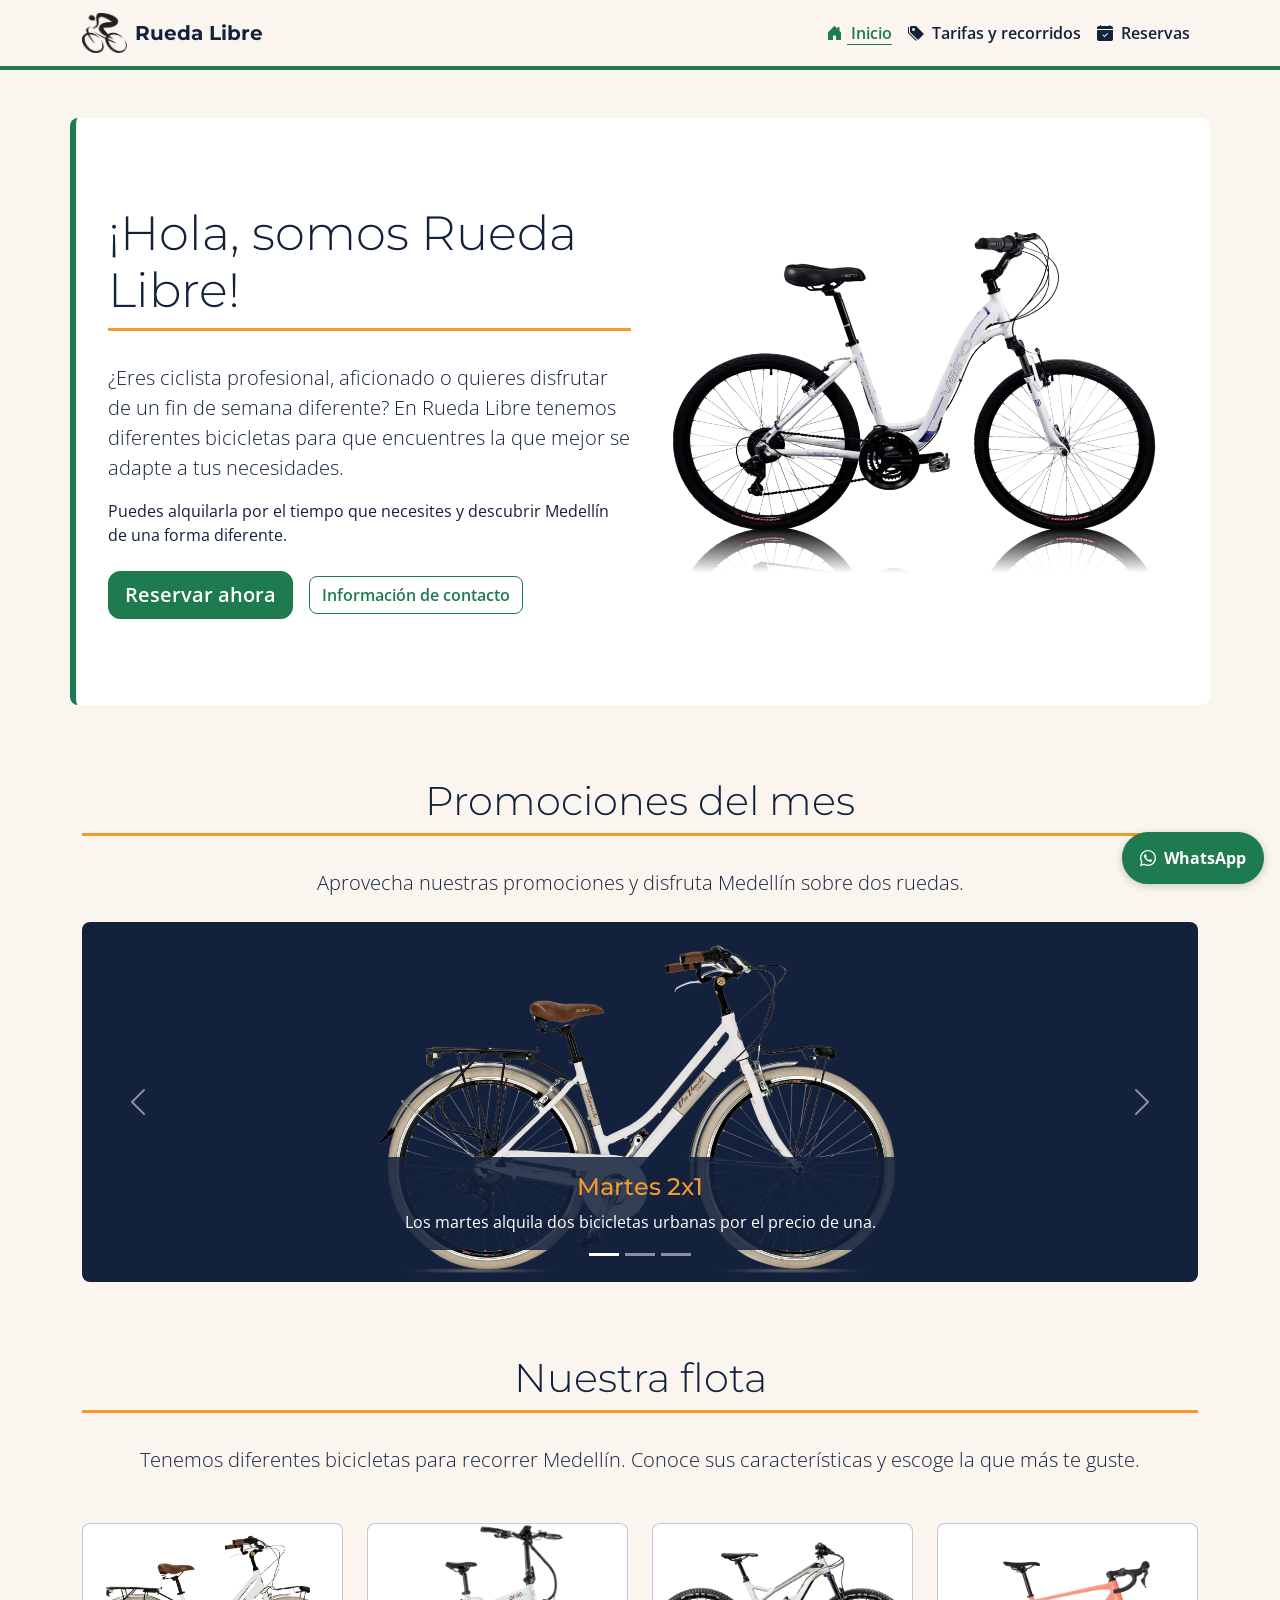
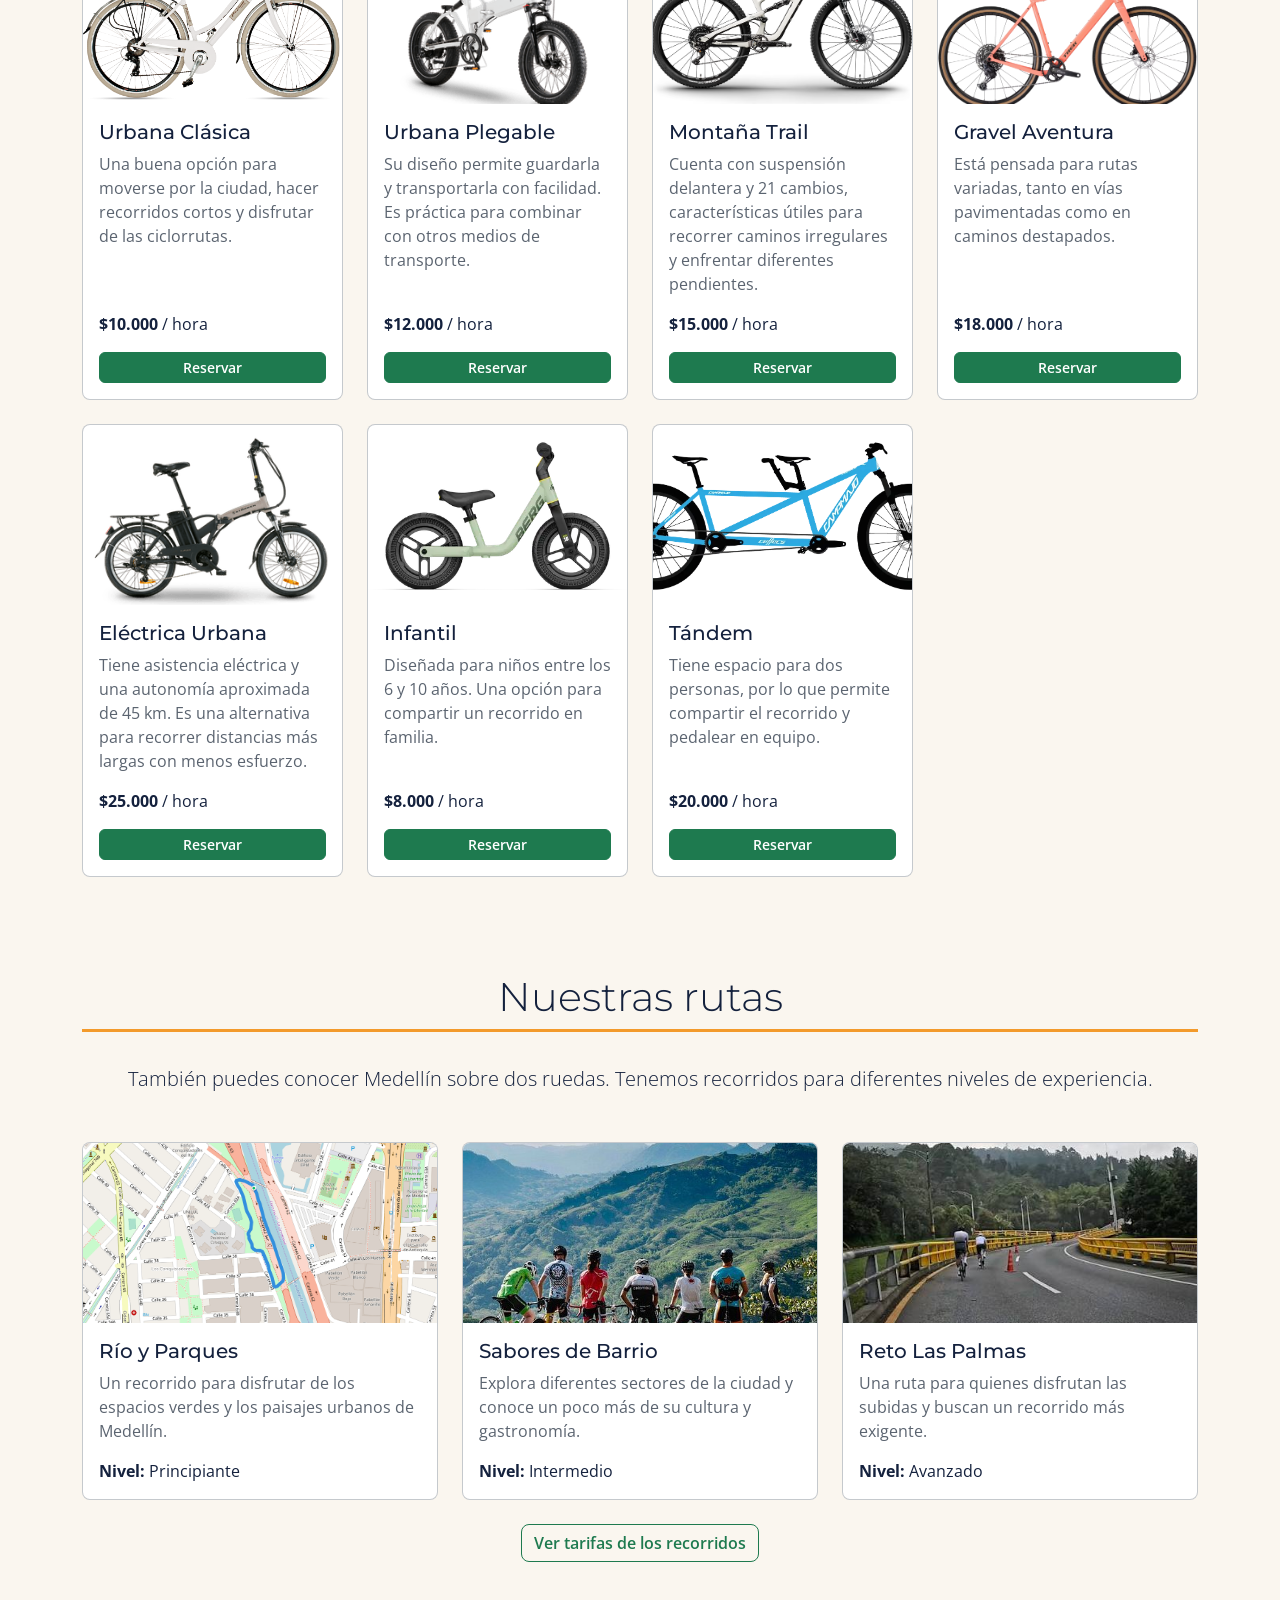
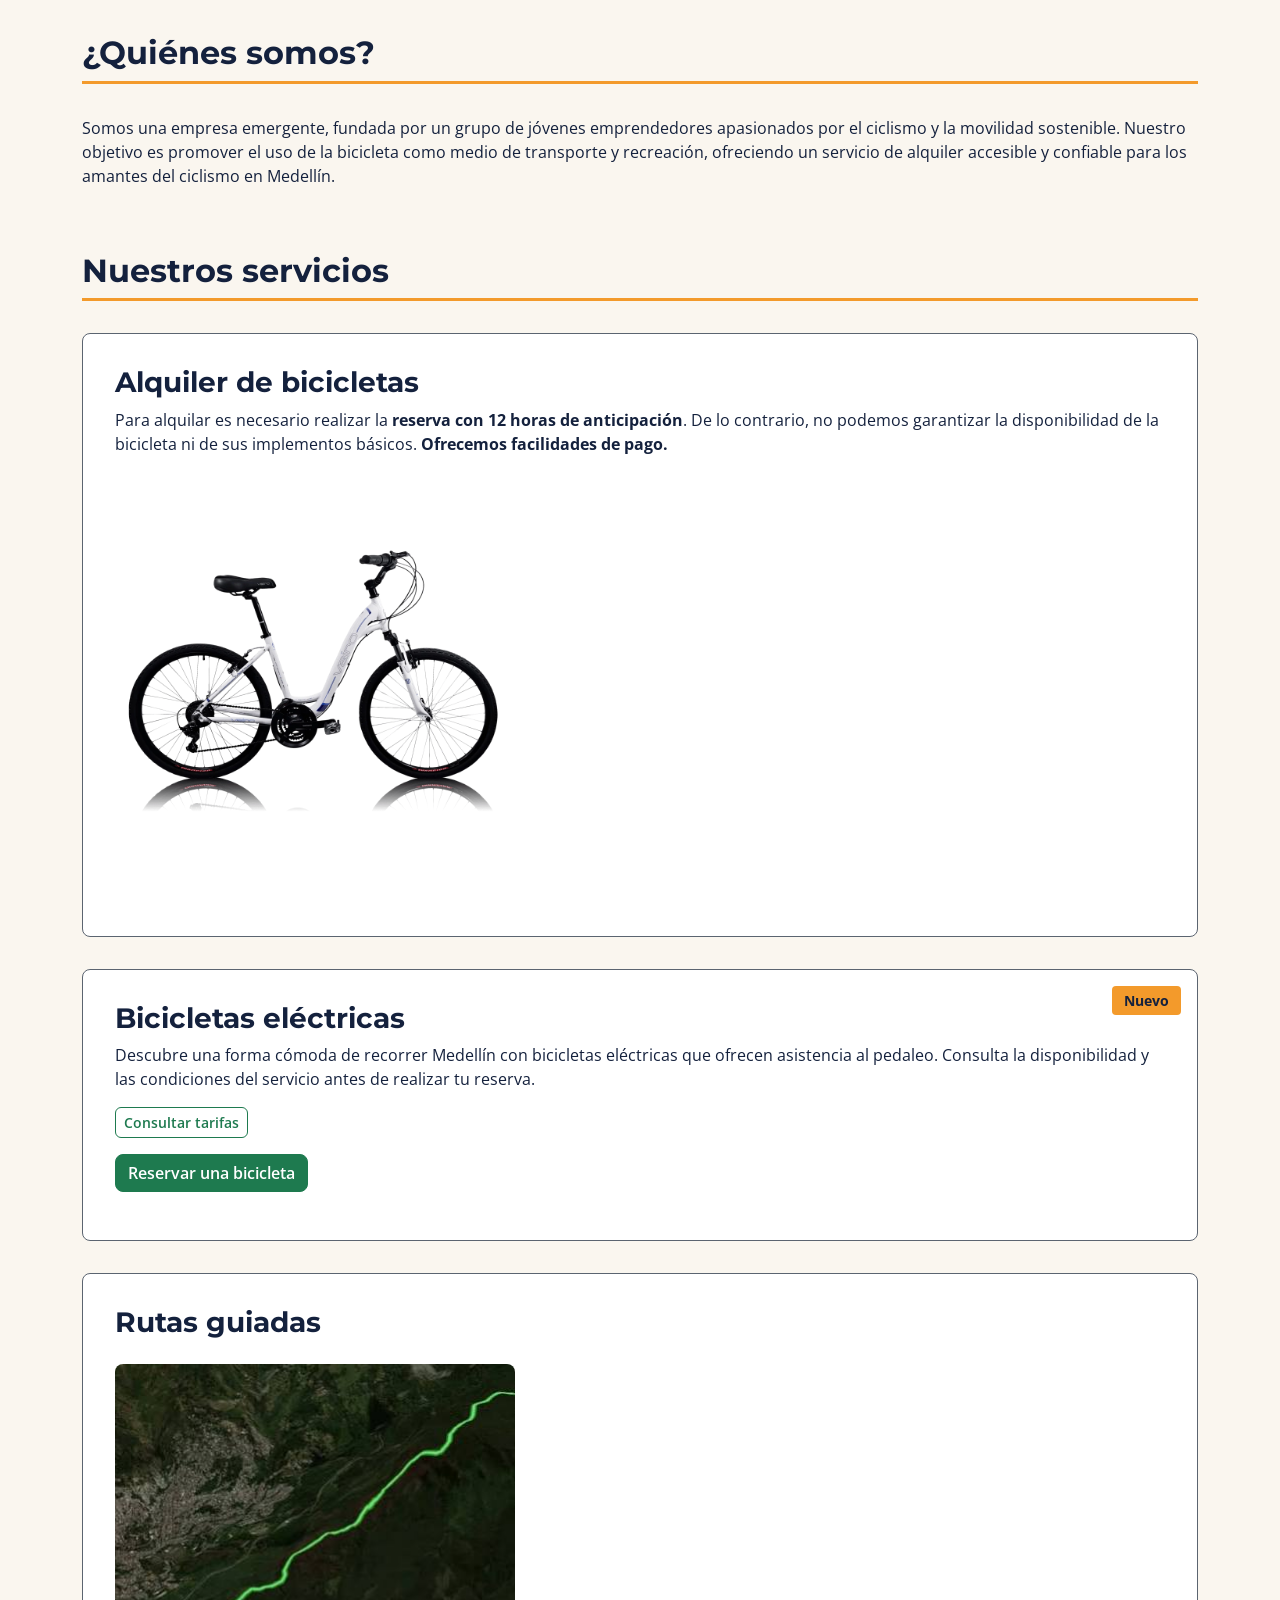
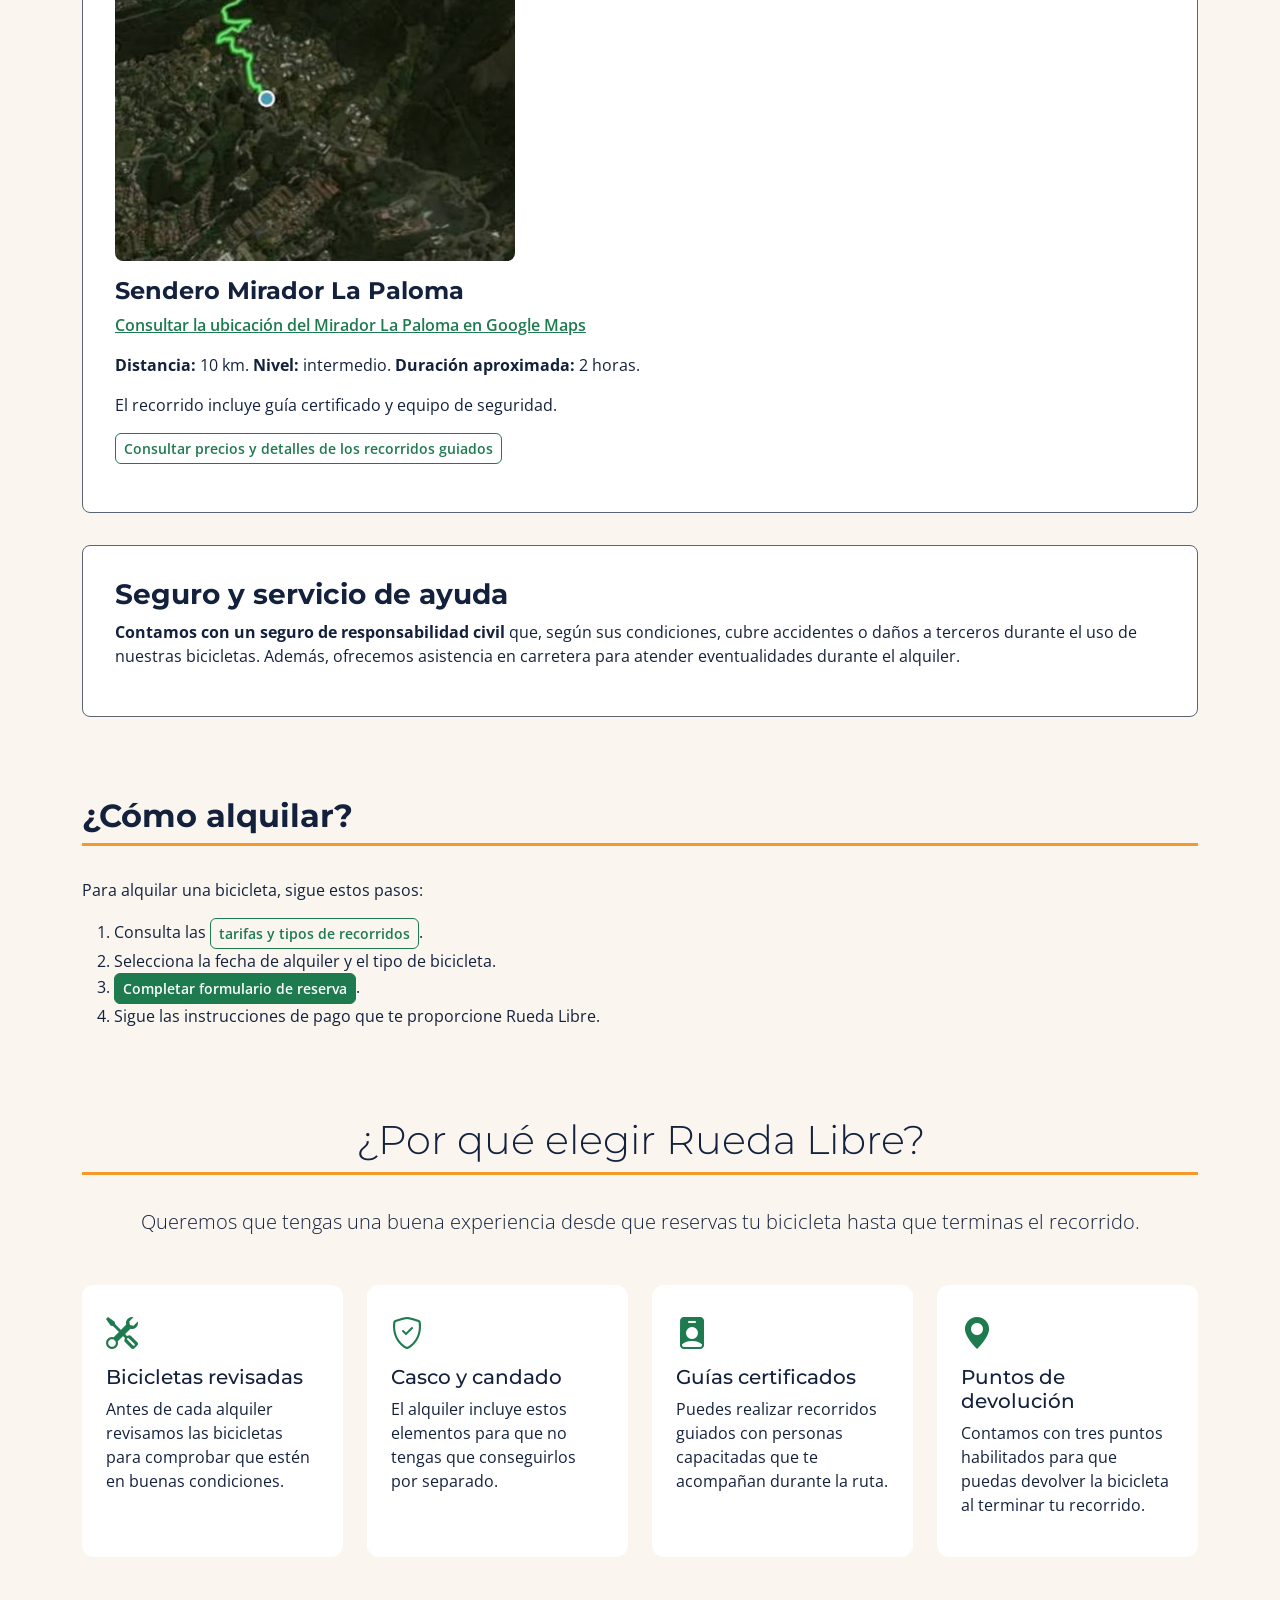
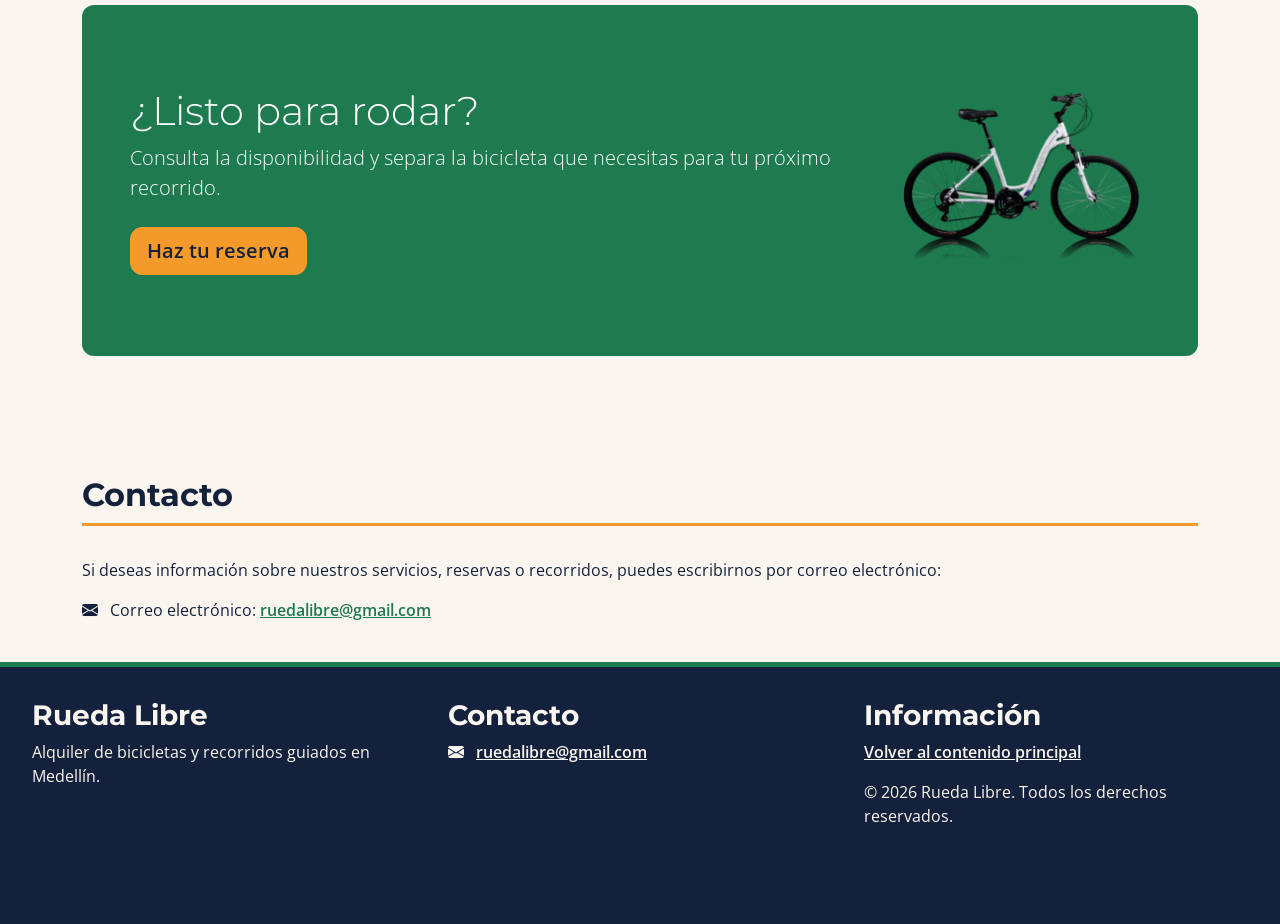
==== commit ed43b866: "Dia3: personalizacion con Bootstrap e identidad propia" ====
--- a/docs/index.html
+++ b/docs/index.html
@@ -21,61 +21,73 @@
         crossorigin="anonymous"
     >
 
+    <link
+        rel="stylesheet"
+        href="https://cdn.jsdelivr.net/npm/bootstrap-icons@1.13.1/font/bootstrap-icons.min.css"
+    >
+
     <link rel="stylesheet" href="css/styles.css">
 </head>
 
 <body>
 
     <header>
-        <div class="marca">
-            <a href="index.html" aria-label="Rueda Libre, ir al inicio">
-                <img
-                    src="img/bicycle.png"
-                    alt="Logotipo de Rueda Libre"
-                    width="200"
-                    height="200"
+        <nav class="navbar navbar-expand-lg">
+            <div class="container">
+                <a class="navbar-brand d-flex align-items-center gap-2" href="index.html" aria-label="Rueda Libre, ir al inicio">
+                    <img src="img/bicycle.png" alt="" width="45" height="45">
+                    <span>Rueda Libre</span>
+                </a>
+
+                <button
+                    class="navbar-toggler"
+                    type="button"
+                    data-bs-toggle="collapse"
+                    data-bs-target="#menuPrincipal"
+                    aria-controls="menuPrincipal"
+                    aria-expanded="false"
+                    aria-label="Abrir o cerrar menú"
                 >
-            </a>
-
-            <h1>Rueda Libre</h1>
-        </div>
-
-        <nav aria-label="Navegación principal">
-            <ul id="menu">
-                <li>
-                    <a href="index.html" class="activo" aria-current="page">
-                        Inicio
-                    </a>
-                </li>
-
-                <li>
-                    <a href="paginas/tarifas.html">
-                        Consultar tarifas y recorridos
-                    </a>
-                </li>
-
-                <li>
-                    <a href="paginas/reservas.html">
-                        Reservar una bicicleta
-                    </a>
-                </li>
-            </ul>
+                    <span class="navbar-toggler-icon"></span>
+                </button>
+
+                <div class="collapse navbar-collapse" id="menuPrincipal">
+                    <ul class="navbar-nav ms-auto">
+                        <li class="nav-item">
+                            <a class="nav-link active" href="index.html" aria-current="page">
+                                <i class="bi bi-house-door-fill me-1" aria-hidden="true"></i>
+                                Inicio
+                            </a>
+                        </li>
+
+                        <li class="nav-item">
+                            <a class="nav-link" href="paginas/tarifas.html">
+                                <i class="bi bi-tags-fill me-1" aria-hidden="true"></i>
+                                Tarifas y recorridos
+                            </a>
+                        </li>
+
+                        <li class="nav-item">
+                            <a class="nav-link" href="paginas/reservas.html">
+                                <i class="bi bi-calendar-check-fill me-1" aria-hidden="true"></i>
+                                Reservas
+                            </a>
+                        </li>
+                    </ul>
+                </div>
+            </div>
         </nav>
     </header>
 
     <main id="contenido-principal">
 
-        <section
-            id="inicio"
-            class="container py-5"
-            aria-labelledby="titulo-inicio"
-        >
+        <section id="inicio" class="container portada-marca my-5" aria-labelledby="titulo-inicio">
             <div class="row align-items-center g-4">
 
                 <div class="col-12 col-lg-6">
-                    <h2 id="titulo-inicio" class="display-5 fw-bold">
+                    <h1 id="titulo-inicio" class="display-5 titulo-seccion">
                         ¡Hola, somos Rueda Libre!
-                    </h2>
+                    </h1>
 
                     <p class="lead">
                         ¿Eres ciclista profesional, aficionado o quieres
@@ -90,12 +102,12 @@
                     </p>
 
                     <div class="d-flex flex-column flex-sm-row align-items-sm-center gap-3 mt-4">
-                        <a href="#contacto" class="enlace-boton">
+                        <a href="paginas/reservas.html" class="btn btn-primary btn-lg">
+                            Reservar ahora
+                        </a>
+
+                        <a href="#contacto" class="btn btn-outline-primary">
                             Información de contacto
-                        </a>
-
-                        <a href="paginas/reservas.html" class="enlace-boton">
-                            Reservar ahora
                         </a>
                     </div>
                 </div>
@@ -105,20 +117,130 @@
                         src="img/byke.png"
                         class="img-fluid"
                         alt="Bicicleta disponible para alquilar en Rueda Libre"
-                        loading="eager"
                     >
                 </div>
 
             </div>
         </section>
 
-        <section
-            id="flota"
-            class="container py-5"
-            aria-labelledby="titulo-flota"
-        >
+        <section id="promociones" class="container py-4" aria-labelledby="titulo-promociones">
+            <div class="text-center mb-4">
+                <h2 id="titulo-promociones" class="display-6 titulo-seccion">
+                    Promociones del mes
+                </h2>
+
+                <p class="lead">
+                    Aprovecha nuestras promociones y disfruta Medellín sobre dos ruedas.
+                </p>
+            </div>
+
+            <div
+                id="carruselPromociones"
+                class="carousel slide promo-carousel"
+                data-bs-ride="carousel"
+                data-bs-interval="5000"
+            >
+                <div class="carousel-indicators">
+                    <button
+                        type="button"
+                        data-bs-target="#carruselPromociones"
+                        data-bs-slide-to="0"
+                        class="active"
+                        aria-current="true"
+                        aria-label="Ver promoción de martes 2x1"
+                    ></button>
+
+                    <button
+                        type="button"
+                        data-bs-target="#carruselPromociones"
+                        data-bs-slide-to="1"
+                        aria-label="Ver descuento en bicicletas eléctricas"
+                    ></button>
+
+                    <button
+                        type="button"
+                        data-bs-target="#carruselPromociones"
+                        data-bs-slide-to="2"
+                        aria-label="Ver promoción navideña"
+                    ></button>
+                </div>
+
+                <div class="carousel-inner rounded-3">
+
+                    <div class="carousel-item active">
+                        <img
+                            src="img/urbana-clasica.jpg"
+                            class="d-block w-100"
+                            alt="Bicicleta urbana disponible en la promoción de martes 2x1"
+                        >
+
+                        <div class="carousel-caption">
+                            <h3 class="h4">Martes 2x1</h3>
+                            <p class="mb-0">
+                                Los martes alquila dos bicicletas urbanas por el precio de una.
+                            </p>
+                        </div>
+                    </div>
+
+                    <div class="carousel-item">
+                        <img
+                            src="img/electrica-urbana.jpg"
+                            class="d-block w-100"
+                            alt="Bicicleta eléctrica urbana incluida en la promoción de descuento"
+                        >
+
+                        <div class="carousel-caption">
+                            <h3 class="h4">20 % de descuento</h3>
+                            <p class="mb-0">
+                                De lunes a jueves disfruta un 20 % de descuento en bicicletas eléctricas.
+                            </p>
+                        </div>
+                    </div>
+
+                    <div class="carousel-item">
+                        <img
+                            src="img/navidad-bicicletas.jpg"
+                            class="d-block w-100"
+                            alt="Bicicleta en un ambiente navideño con luces y decoración festiva"
+                        >
+
+                        <div class="carousel-caption">
+                            <h3 class="h4">¡Navidad sobre ruedas!</h3>
+                            <p class="mb-0">
+                                Esta Navidad, recorre Medellín y disfruta de un 15 % de descuento en el alquiler de bicicletas durante diciembre.
+                            </p>
+                        </div>
+                    </div>
+
+                </div>
+
+                <button
+                    class="carousel-control-prev"
+                    type="button"
+                    data-bs-target="#carruselPromociones"
+                    data-bs-slide="prev"
+                    aria-label="Mostrar promoción anterior"
+                >
+                    <span class="carousel-control-prev-icon" aria-hidden="true"></span>
+                    <span class="visually-hidden">Promoción anterior</span>
+                </button>
+
+                <button
+                    class="carousel-control-next"
+                    type="button"
+                    data-bs-target="#carruselPromociones"
+                    data-bs-slide="next"
+                    aria-label="Mostrar promoción siguiente"
+                >
+                    <span class="carousel-control-next-icon" aria-hidden="true"></span>
+                    <span class="visually-hidden">Promoción siguiente</span>
+                </button>
+            </div>
+        </section>
+
+        <section id="flota" class="container py-5" aria-labelledby="titulo-flota">
             <div class="text-center mb-5">
-                <h2 id="titulo-flota" class="display-6 fw-bold">
+                <h2 id="titulo-flota" class="display-6 titulo-seccion">
                     Nuestra flota
                 </h2>
 
@@ -132,38 +254,22 @@
 
                 <div class="col-12 col-sm-6 col-lg-4 col-xl-3">
                     <article class="card h-100">
-                        <img
-                            src="img/urbana-clasica.jpg"
-                            class="card-img-top"
-                            alt="Bicicleta Urbana Clásica"
-                            loading="lazy"
-                        >
-
+                        <img src="img/urbana-clasica.jpg" class="card-img-top" alt="Bicicleta Urbana Clásica" loading="lazy">
                         <div class="card-body d-flex flex-column">
                             <h3 class="card-title h5">Urbana Clásica</h3>
                             <p class="card-text">
                                 Una buena opción para moverse por la ciudad,
                                 hacer recorridos cortos y disfrutar de las ciclorrutas.
                             </p>
-                            <p class="fw-bold mt-auto">
-                                $10.000 <span class="fw-normal">/ hora</span>
-                            </p>
-                            <a href="paginas/reservas.html" class="btn btn-primary">
-                                Reservar
-                            </a>
+                            <p class="fw-bold mt-auto">$10.000 <span class="fw-normal">/ hora</span></p>
+                            <a href="paginas/reservas.html" class="btn btn-primary btn-sm">Reservar</a>
                         </div>
                     </article>
                 </div>
 
                 <div class="col-12 col-sm-6 col-lg-4 col-xl-3">
                     <article class="card h-100">
-                        <img
-                            src="img/urbana-plegable.jpg"
-                            class="card-img-top"
-                            alt="Bicicleta Urbana Plegable"
-                            loading="lazy"
-                        >
-
+                        <img src="img/urbana-plegable.jpg" class="card-img-top" alt="Bicicleta Urbana Plegable" loading="lazy">
                         <div class="card-body d-flex flex-column">
                             <h3 class="card-title h5">Urbana Plegable</h3>
                             <p class="card-text">
@@ -171,25 +277,15 @@
                                 con facilidad. Es práctica para combinar
                                 con otros medios de transporte.
                             </p>
-                            <p class="fw-bold mt-auto">
-                                $12.000 <span class="fw-normal">/ hora</span>
-                            </p>
-                            <a href="paginas/reservas.html" class="btn btn-primary">
-                                Reservar
-                            </a>
+                            <p class="fw-bold mt-auto">$12.000 <span class="fw-normal">/ hora</span></p>
+                            <a href="paginas/reservas.html" class="btn btn-primary btn-sm">Reservar</a>
                         </div>
                     </article>
                 </div>
 
                 <div class="col-12 col-sm-6 col-lg-4 col-xl-3">
                     <article class="card h-100">
-                        <img
-                            src="img/montana-trail.jpg"
-                            class="card-img-top"
-                            alt="Bicicleta de montaña Trail"
-                            loading="lazy"
-                        >
-
+                        <img src="img/montana-trail.jpg" class="card-img-top" alt="Bicicleta de montaña Trail" loading="lazy">
                         <div class="card-body d-flex flex-column">
                             <h3 class="card-title h5">Montaña Trail</h3>
                             <p class="card-text">
@@ -197,50 +293,30 @@
                                 características útiles para recorrer caminos
                                 irregulares y enfrentar diferentes pendientes.
                             </p>
-                            <p class="fw-bold mt-auto">
-                                $15.000 <span class="fw-normal">/ hora</span>
-                            </p>
-                            <a href="paginas/reservas.html" class="btn btn-primary">
-                                Reservar
-                            </a>
+                            <p class="fw-bold mt-auto">$15.000 <span class="fw-normal">/ hora</span></p>
+                            <a href="paginas/reservas.html" class="btn btn-primary btn-sm">Reservar</a>
                         </div>
                     </article>
                 </div>
 
                 <div class="col-12 col-sm-6 col-lg-4 col-xl-3">
                     <article class="card h-100">
-                        <img
-                            src="img/gravel-aventura.jpg"
-                            class="card-img-top"
-                            alt="Bicicleta Gravel Aventura"
-                            loading="lazy"
-                        >
-
+                        <img src="img/gravel-aventura.jpg" class="card-img-top" alt="Bicicleta Gravel Aventura" loading="lazy">
                         <div class="card-body d-flex flex-column">
                             <h3 class="card-title h5">Gravel Aventura</h3>
                             <p class="card-text">
                                 Está pensada para rutas variadas, tanto en
                                 vías pavimentadas como en caminos destapados.
                             </p>
-                            <p class="fw-bold mt-auto">
-                                $18.000 <span class="fw-normal">/ hora</span>
-                            </p>
-                            <a href="paginas/reservas.html" class="btn btn-primary">
-                                Reservar
-                            </a>
+                            <p class="fw-bold mt-auto">$18.000 <span class="fw-normal">/ hora</span></p>
+                            <a href="paginas/reservas.html" class="btn btn-primary btn-sm">Reservar</a>
                         </div>
                     </article>
                 </div>
 
                 <div class="col-12 col-sm-6 col-lg-4 col-xl-3">
                     <article class="card h-100">
-                        <img
-                            src="img/electrica-urbana.jpg"
-                            class="card-img-top"
-                            alt="Bicicleta Eléctrica Urbana"
-                            loading="lazy"
-                        >
-
+                        <img src="img/electrica-urbana.jpg" class="card-img-top" alt="Bicicleta Eléctrica Urbana" loading="lazy">
                         <div class="card-body d-flex flex-column">
                             <h3 class="card-title h5">Eléctrica Urbana</h3>
                             <p class="card-text">
@@ -248,76 +324,48 @@
                                 aproximada de 45 km. Es una alternativa para
                                 recorrer distancias más largas con menos esfuerzo.
                             </p>
-                            <p class="fw-bold mt-auto">
-                                $25.000 <span class="fw-normal">/ hora</span>
-                            </p>
-                            <a href="paginas/reservas.html" class="btn btn-primary">
-                                Reservar
-                            </a>
+                            <p class="fw-bold mt-auto">$25.000 <span class="fw-normal">/ hora</span></p>
+                            <a href="paginas/reservas.html" class="btn btn-primary btn-sm">Reservar</a>
                         </div>
                     </article>
                 </div>
 
                 <div class="col-12 col-sm-6 col-lg-4 col-xl-3">
                     <article class="card h-100">
-                        <img
-                            src="img/infantil.jpg"
-                            class="card-img-top"
-                            alt="Bicicleta Infantil"
-                            loading="lazy"
-                        >
-
+                        <img src="img/infantil.jpg" class="card-img-top" alt="Bicicleta Infantil" loading="lazy">
                         <div class="card-body d-flex flex-column">
                             <h3 class="card-title h5">Infantil</h3>
                             <p class="card-text">
                                 Diseñada para niños entre los 6 y 10 años.
                                 Una opción para compartir un recorrido en familia.
                             </p>
-                            <p class="fw-bold mt-auto">
-                                $8.000 <span class="fw-normal">/ hora</span>
-                            </p>
-                            <a href="paginas/reservas.html" class="btn btn-primary">
-                                Reservar
-                            </a>
+                            <p class="fw-bold mt-auto">$8.000 <span class="fw-normal">/ hora</span></p>
+                            <a href="paginas/reservas.html" class="btn btn-primary btn-sm">Reservar</a>
                         </div>
                     </article>
                 </div>
 
                 <div class="col-12 col-sm-6 col-lg-4 col-xl-3">
                     <article class="card h-100">
-                        <img
-                            src="img/tandem.jpg"
-                            class="card-img-top"
-                            alt="Bicicleta Tándem para dos personas"
-                            loading="lazy"
-                        >
-
+                        <img src="img/tandem.jpg" class="card-img-top" alt="Bicicleta Tándem para dos personas" loading="lazy">
                         <div class="card-body d-flex flex-column">
                             <h3 class="card-title h5">Tándem</h3>
                             <p class="card-text">
                                 Tiene espacio para dos personas, por lo que
                                 permite compartir el recorrido y pedalear en equipo.
                             </p>
-                            <p class="fw-bold mt-auto">
-                                $20.000 <span class="fw-normal">/ hora</span>
-                            </p>
-                            <a href="paginas/reservas.html" class="btn btn-primary">
-                                Reservar
-                            </a>
-                        </div>
-                    </article>
-                </div>
-
-            </div>
-        </section>
-
-        <section
-            id="galeria-rutas"
-            class="container py-5"
-            aria-labelledby="titulo-rutas"
-        >
+                            <p class="fw-bold mt-auto">$20.000 <span class="fw-normal">/ hora</span></p>
+                            <a href="paginas/reservas.html" class="btn btn-primary btn-sm">Reservar</a>
+                        </div>
+                    </article>
+                </div>
+
+            </div>
+        </section>
+
+        <section id="galeria-rutas" class="container py-5" aria-labelledby="titulo-rutas">
             <div class="text-center mb-5">
-                <h2 id="titulo-rutas" class="display-6 fw-bold">
+                <h2 id="titulo-rutas" class="display-6 titulo-seccion">
                     Nuestras rutas
                 </h2>
 
@@ -331,66 +379,42 @@
 
                 <div class="col-12 col-md-6 col-lg-4">
                     <article class="card h-100">
-                        <img
-                            src="img/rio-parques.jpg"
-                            class="card-img-top"
-                            alt="Paisaje natural de la ruta Río y Parques"
-                            loading="lazy"
-                        >
-
-                        <div class="card-body">
+                        <img src="img/rio-parques.jpg" class="card-img-top" alt="Paisaje natural de la ruta Río y Parques" loading="lazy">
+                        <div class="card-body d-flex flex-column">
                             <h3 class="card-title h5">Río y Parques</h3>
                             <p class="card-text">
                                 Un recorrido para disfrutar de los espacios
                                 verdes y los paisajes urbanos de Medellín.
                             </p>
-                            <p class="mb-0">
-                                <strong>Nivel:</strong> Principiante
-                            </p>
+                            <p class="mb-0 mt-auto"><strong>Nivel:</strong> Principiante</p>
                         </div>
                     </article>
                 </div>
 
                 <div class="col-12 col-md-6 col-lg-4">
                     <article class="card h-100">
-                        <img
-                            src="img/sabores-barrio.jpg"
-                            class="card-img-top"
-                            alt="Paisaje de la ruta Sabores de Barrio"
-                            loading="lazy"
-                        >
-
-                        <div class="card-body">
+                        <img src="img/sabores-barrio.jpg" class="card-img-top" alt="Paisaje de la ruta Sabores de Barrio" loading="lazy">
+                        <div class="card-body d-flex flex-column">
                             <h3 class="card-title h5">Sabores de Barrio</h3>
                             <p class="card-text">
                                 Explora diferentes sectores de la ciudad
                                 y conoce un poco más de su cultura y gastronomía.
                             </p>
-                            <p class="mb-0">
-                                <strong>Nivel:</strong> Intermedio
-                            </p>
+                            <p class="mb-0 mt-auto"><strong>Nivel:</strong> Intermedio</p>
                         </div>
                     </article>
                 </div>
 
                 <div class="col-12 col-md-6 col-lg-4">
                     <article class="card h-100">
-                        <img
-                            src="img/reto-palmas.jpg"
-                            class="card-img-top"
-                            alt="Paisaje de la ruta Reto Las Palmas"
-                            loading="lazy"
-                        >
-
-                        <div class="card-body">
+                        <img src="img/reto-palmas.jpg" class="card-img-top" alt="Paisaje de la ruta Reto Las Palmas" loading="lazy">
+                        <div class="card-body d-flex flex-column">
                             <h3 class="card-title h5">Reto Las Palmas</h3>
                             <p class="card-text">
                                 Una ruta para quienes disfrutan las subidas
                                 y buscan un recorrido más exigente.
                             </p>
-                            <p class="mb-0">
-                                <strong>Nivel:</strong> Avanzado
-                            </p>
+                            <p class="mb-0 mt-auto"><strong>Nivel:</strong> Avanzado</p>
                         </div>
                     </article>
                 </div>
@@ -398,18 +422,14 @@
             </div>
 
             <div class="text-center mt-4">
-                <a href="paginas/tarifas.html#recorridos">
-                    Consultar tarifas de los recorridos
+                <a href="paginas/tarifas.html#recorridos" class="btn btn-outline-primary">
+                    Ver tarifas de los recorridos
                 </a>
             </div>
         </section>
 
-        <section
-            id="presentacion"
-            class="seccion"
-            aria-labelledby="titulo-presentacion"
-        >
-            <h2 id="titulo-presentacion">¿Quiénes somos?</h2>
+        <section id="presentacion" class="container py-4" aria-labelledby="titulo-presentacion">
+            <h2 id="titulo-presentacion" class="titulo-seccion">¿Quiénes somos?</h2>
 
             <p>
                 Somos una empresa emergente, fundada por un grupo de jóvenes
@@ -421,12 +441,8 @@
             </p>
         </section>
 
-        <section
-            id="servicios"
-            class="seccion"
-            aria-labelledby="titulo-servicios"
-        >
-            <h2 id="titulo-servicios">Nuestros servicios</h2>
+        <section id="servicios" class="container py-4" aria-labelledby="titulo-servicios">
+            <h2 id="titulo-servicios" class="titulo-seccion">Nuestros servicios</h2>
 
             <article id="alquiler-bicicletas" class="tarjeta-servicio">
                 <h3>Alquiler de bicicletas</h3>
@@ -448,10 +464,7 @@
                 >
             </article>
 
-            <article
-                id="bicicletas-electricas"
-                class="tarjeta-servicio tarjeta-electrica"
-            >
+            <article id="bicicletas-electricas" class="tarjeta-servicio tarjeta-electrica">
                 <span class="etiqueta-nuevo">Nuevo</span>
 
                 <h3>Bicicletas eléctricas</h3>
@@ -464,11 +477,13 @@
                 </p>
 
                 <p>
-                    <a href="paginas/tarifas.html">Consultar tarifas</a>
-                </p>
-
-                <p>
-                    <a href="paginas/reservas.html" class="enlace-boton">
+                    <a href="paginas/tarifas.html" class="btn btn-outline-primary btn-sm">
+                        Consultar tarifas
+                    </a>
+                </p>
+
+                <p>
+                    <a href="paginas/reservas.html" class="btn btn-primary">
                         Reservar una bicicleta
                     </a>
                 </p>
@@ -508,7 +523,7 @@
                 </p>
 
                 <p>
-                    <a href="paginas/tarifas.html#recorridos">
+                    <a href="paginas/tarifas.html#recorridos" class="btn btn-outline-primary btn-sm">
                         Consultar precios y detalles de los recorridos guiados
                     </a>
                 </p>
@@ -527,20 +542,16 @@
             </article>
         </section>
 
-        <section
-            id="como-alquilar"
-            class="seccion"
-            aria-labelledby="titulo-como-alquilar"
-        >
-            <h2 id="titulo-como-alquilar">¿Cómo alquilar?</h2>
+        <section id="como-alquilar" class="container py-4" aria-labelledby="titulo-como-alquilar">
+            <h2 id="titulo-como-alquilar" class="titulo-seccion">¿Cómo alquilar?</h2>
 
             <p>Para alquilar una bicicleta, sigue estos pasos:</p>
 
             <ol>
                 <li>
                     Consulta las
-                    <a href="paginas/tarifas.html">
-                        tarifas y los tipos de recorridos disponibles
+                    <a href="paginas/tarifas.html" class="btn btn-outline-primary btn-sm">
+                        tarifas y tipos de recorridos
                     </a>.
                 </li>
 
@@ -549,8 +560,8 @@
                 </li>
 
                 <li>
-                    <a href="paginas/reservas.html">
-                        Completa el formulario con tus datos de reserva
+                    <a href="paginas/reservas.html" class="btn btn-primary btn-sm">
+                        Completar formulario de reserva
                     </a>.
                 </li>
 
@@ -561,13 +572,9 @@
             </ol>
         </section>
 
-        <section
-            id="beneficios"
-            class="container py-5"
-            aria-labelledby="titulo-beneficios"
-        >
+        <section id="beneficios" class="container py-5" aria-labelledby="titulo-beneficios">
             <div class="text-center mb-5">
-                <h2 id="titulo-beneficios" class="display-6 fw-bold">
+                <h2 id="titulo-beneficios" class="display-6 titulo-seccion">
                     ¿Por qué elegir Rueda Libre?
                 </h2>
 
@@ -580,68 +587,64 @@
             <div class="row g-4">
 
                 <div class="col-12 col-sm-6 col-lg-3">
-                    <article class="h-100 p-4 rounded-3 bg-light">
-                        <p class="text-success fw-bold fs-2 mb-2">01</p>
-                        <h3 class="h5 fw-bold">Bicicletas revisadas</h3>
-                        <p class="text-secondary">
+                    <article class="h-100 p-4 rounded-3 bg-white">
+                        <p class="text-primary fs-2 mb-2">
+                            <i class="bi bi-tools" aria-hidden="true"></i>
+                        </p>
+                        <h3 class="h5">Bicicletas revisadas</h3>
+                        <p>
                             Antes de cada alquiler revisamos las bicicletas
                             para comprobar que estén en buenas condiciones.
                         </p>
-                        <p class="text-success fw-bold mb-0">
-                            Revisión en cada alquiler
+                    </article>
+                </div>
+
+                <div class="col-12 col-sm-6 col-lg-3">
+                    <article class="h-100 p-4 rounded-3 bg-white">
+                        <p class="text-primary fs-2 mb-2">
+                            <i class="bi bi-shield-check" aria-hidden="true"></i>
                         </p>
-                    </article>
-                </div>
-
-                <div class="col-12 col-sm-6 col-lg-3">
-                    <article class="h-100 p-4 rounded-3 bg-light">
-                        <p class="text-warning fw-bold fs-2 mb-2">02</p>
-                        <h3 class="h5 fw-bold">Casco y candado</h3>
-                        <p class="text-secondary">
+                        <h3 class="h5">Casco y candado</h3>
+                        <p>
                             El alquiler incluye estos elementos para que
                             no tengas que conseguirlos por separado.
                         </p>
-                        <p class="text-warning fw-bold mb-0">
-                            Incluidos en el servicio
+                    </article>
+                </div>
+
+                <div class="col-12 col-sm-6 col-lg-3">
+                    <article class="h-100 p-4 rounded-3 bg-white">
+                        <p class="text-primary fs-2 mb-2">
+                            <i class="bi bi-person-badge-fill" aria-hidden="true"></i>
                         </p>
-                    </article>
-                </div>
-
-                <div class="col-12 col-sm-6 col-lg-3">
-                    <article class="h-100 p-4 rounded-3 bg-light">
-                        <p class="text-success fw-bold fs-2 mb-2">03</p>
-                        <h3 class="h5 fw-bold">Guías certificados</h3>
-                        <p class="text-secondary">
+                        <h3 class="h5">Guías certificados</h3>
+                        <p>
                             Puedes realizar recorridos guiados con personas
                             capacitadas que te acompañan durante la ruta.
                         </p>
-                        <p class="text-success fw-bold mb-0">
-                            Recorridos acompañados
+                    </article>
+                </div>
+
+                <div class="col-12 col-sm-6 col-lg-3">
+                    <article class="h-100 p-4 rounded-3 bg-white">
+                        <p class="text-primary fs-2 mb-2">
+                            <i class="bi bi-geo-alt-fill" aria-hidden="true"></i>
                         </p>
-                    </article>
-                </div>
-
-                <div class="col-12 col-sm-6 col-lg-3">
-                    <article class="h-100 p-4 rounded-3 bg-light">
-                        <p class="text-warning fw-bold fs-2 mb-2">04</p>
-                        <h3 class="h5 fw-bold">Puntos de devolución</h3>
-                        <p class="text-secondary">
+                        <h3 class="h5">Puntos de devolución</h3>
+                        <p>
                             Contamos con tres puntos habilitados para que
                             puedas devolver la bicicleta al terminar tu recorrido.
                         </p>
-                        <p class="text-warning fw-bold mb-0">
-                            3 puntos disponibles
-                        </p>
-                    </article>
-                </div>
-
-            </div>
-
-            <div class="bg-dark text-white rounded-3 p-4 p-md-5 my-5 d-flex flex-column flex-md-row justify-content-between align-items-center gap-4">
+                    </article>
+                </div>
+
+            </div>
+
+            <div class="bg-primary text-white rounded-3 p-4 p-md-5 my-5 d-flex flex-column flex-md-row justify-content-between align-items-center gap-4">
 
                 <div class="text-center text-md-start">
-                    <h2 class="display-6 fw-bold">
-                        ¿Ya sabes qué bicicleta elegir?
+                    <h2 class="display-6 text-white">
+                        ¿Listo para rodar?
                     </h2>
 
                     <p class="lead mb-0">
@@ -649,10 +652,7 @@
                         que necesitas para tu próximo recorrido.
                     </p>
 
-                    <a
-                        href="paginas/reservas.html"
-                        class="d-inline-block mt-4 px-4 py-3 rounded text-bg-warning text-decoration-none fw-bold"
-                    >
+                    <a href="paginas/reservas.html" class="btn btn-naranja-pedal btn-lg mt-4">
                         Haz tu reserva
                     </a>
                 </div>
@@ -667,12 +667,8 @@
             </div>
         </section>
 
-        <section
-            id="contacto"
-            class="seccion"
-            aria-labelledby="titulo-contacto"
-        >
-            <h2 id="titulo-contacto">Contacto</h2>
+        <section id="contacto" class="container py-4" aria-labelledby="titulo-contacto">
+            <h2 id="titulo-contacto" class="titulo-seccion">Contacto</h2>
 
             <p>
                 Si deseas información sobre nuestros servicios, reservas
@@ -681,6 +677,7 @@
 
             <address>
                 <p>
+                    <i class="bi bi-envelope-fill me-2" aria-hidden="true"></i>
                     Correo electrónico:
                     <a href="mailto:ruedalibre@gmail.com">
                         ruedalibre@gmail.com
@@ -691,7 +688,7 @@
 
     </main>
 
-    <footer>
+    <footer class="pie-marca">
         <div>
             <h3>Rueda Libre</h3>
             <p>
@@ -702,7 +699,7 @@
         <div>
             <h3>Contacto</h3>
             <p>
-                Correo electrónico:
+                <i class="bi bi-envelope-fill me-2" aria-hidden="true"></i>
                 <a href="mailto:ruedalibre@gmail.com">
                     ruedalibre@gmail.com
                 </a>
@@ -731,14 +728,15 @@
         rel="noopener noreferrer"
         aria-label="Contactar a Rueda Libre por WhatsApp (abre en otra pestaña)"
     >
+        <i class="bi bi-whatsapp me-1" aria-hidden="true"></i>
         WhatsApp
     </a>
 
     <script
         src="https://cdn.jsdelivr.net/npm/bootstrap@5.3.8/dist/js/bootstrap.bundle.min.js"
-        integrity="sha384-FKyoEForCGlyvwx9Hj09JcYn3nv7wiPVlz7YYwJrWVcXK/BmnVDxM2scQbITxI"
+        integrity="sha384-FKyoEForCGlyvwx9Hj09JcYn3nv7wiPVlz7YYwJrWVcXK/BmnVDxM+D2scQbITxI"
         crossorigin="anonymous"
     ></script>
 
 </body>
-</html>
+</html>
--- a/docs/css/styles.css
+++ b/docs/css/styles.css
@@ -5,36 +5,32 @@
     --crema: #FAF6EF;
     --gris: #5B6470;
     --blanco: #FFFFFF;
-
+ 
     --titulos: "Montserrat", Arial, sans-serif;
     --texto: "Open Sans", Arial, sans-serif;
-
+ 
     --espacio-pequeno: 0.5rem;
     --espacio-normal: 1rem;
     --espacio-grande: 2rem;
-
-    --ancho-contenido: 75rem;
-}
-
-*,
-*::before,
-*::after {
-    box-sizing: border-box;
-}
-
+ 
+    --bs-primary: #1E7A4F;
+    --bs-primary-rgb: 30, 122, 79;
+    --bs-body-font-family: "Open Sans", Arial, sans-serif;
+    --bs-body-color: #14213D;
+    --bs-body-bg: #FAF6EF;
+    --bs-link-color: #1E7A4F;
+    --bs-link-color-rgb: 30, 122, 79;
+    --bs-link-hover-color: #14213D;
+    --bs-link-hover-color-rgb: 20, 33, 61;
+    --bs-border-radius: 8px;
+    --bs-border-radius-sm: 6px;
+    --bs-border-radius-lg: 12px;
+}
+ 
 html {
     scroll-behavior: smooth;
 }
-
-body {
-    margin: 0;
-    font-family: var(--texto);
-    font-weight: 400;
-    color: var(--azul);
-    background-color: var(--crema);
-    line-height: 1.6;
-}
-
+ 
 h1,
 h2,
 h3,
@@ -44,281 +40,254 @@
     font-family: var(--titulos);
     font-weight: 700;
     color: var(--azul);
-    line-height: 1.25;
-}
-
+}
+ 
 h1 {
     overflow-wrap: anywhere;
 }
-
-h2 {
-    padding-left: var(--espacio-pequeno);
-    border-left: 5px solid var(--naranja);
-}
-
-p {
-    margin-top: 0;
-    margin-bottom: var(--espacio-normal);
-}
-
-strong,
-label,
-th,
-legend {
-    font-weight: 600;
-}
-
-header {
-    display: flex;
-    flex-direction: row;
-    justify-content: space-between;
-    align-items: center;
-    flex-wrap: wrap;
-    gap: var(--espacio-normal);
-    padding: var(--espacio-normal) var(--espacio-grande);
-    color: var(--azul);
+ 
+/* Navbar */
+.navbar {
     background-color: var(--crema);
     border-bottom: 4px solid var(--verde);
 }
-
-.marca {
-    display: flex;
-    flex-direction: row;
-    align-items: center;
-    gap: var(--espacio-normal);
-}
-
-.marca img {
-    width: 5rem;
-    max-width: 100%;
-    height: auto;
-}
-
-.marca h1 {
-    margin: 0;
-}
-
-nav ul,
-#menu {
-    display: flex;
-    flex-direction: row;
-    justify-content: flex-end;
-    align-items: center;
-    flex-wrap: wrap;
-    gap: var(--espacio-normal);
-    padding: 0;
-    margin: 0;
-    list-style: none;
-}
-
-#menu a {
-    padding: var(--espacio-pequeno);
+ 
+.navbar .navbar-brand {
+    color: var(--azul);
+    font-family: var(--titulos);
+    font-weight: 700;
+}
+ 
+.navbar .navbar-brand:hover,
+.navbar .navbar-brand:focus {
+    color: var(--verde);
+}
+ 
+.navbar-brand img {
+    object-fit: contain;
+}
+ 
+.navbar .nav-link {
     color: var(--azul);
     font-weight: 600;
-    text-decoration: none;
-    border-radius: 4px;
-    transition: background-color 0.2s, color 0.2s;
-}
-
-#menu a.activo {
-    color: var(--blanco);
-    background-color: var(--verde);
-}
-
-#menu a:hover {
-    color: var(--azul);
-    background-color: var(--naranja);
-}
-
-main {
-    width: 100%;
-    max-width: var(--ancho-contenido);
-    margin-right: auto;
-    margin-left: auto;
+}
+ 
+.navbar .nav-link:hover,
+.navbar .nav-link:focus {
+    color: var(--verde);
+}
+ 
+.navbar .nav-link.active {
+    color: var(--verde);
+    text-decoration: underline;
+    text-underline-offset: 0.3em;
+}
+ 
+.navbar .navbar-toggler {
+    border-color: var(--azul);
+}
+ 
+.navbar .navbar-toggler-icon {
+    background-image: url("data:image/svg+xml,%3csvg xmlns='http://www.w3.org/2000/svg' viewBox='0 0 30 30'%3e%3cpath stroke='%2314213D' stroke-linecap='round' stroke-miterlimit='10' stroke-width='2' d='M4 7h22M4 15h22M4 23h22'/%3e%3c/svg%3e");
+}
+ 
+.navbar .navbar-toggler:focus {
+    box-shadow: 0 0 0 0.2rem rgb(243 154 43 / 50%);
+}
+ 
+/* Enlaces */
+main a:not(.btn) {
+    font-weight: 600;
+}
+ 
+/* Botones */
+.btn {
+    font-weight: 600;
+}
+ 
+.btn-primary {
+    --bs-btn-color: var(--blanco);
+    --bs-btn-bg: var(--verde);
+    --bs-btn-border-color: var(--verde);
+    --bs-btn-hover-color: var(--blanco);
+    --bs-btn-hover-bg: #17613E;
+    --bs-btn-hover-border-color: #17613E;
+    --bs-btn-focus-shadow-rgb: 30, 122, 79;
+    --bs-btn-active-color: var(--blanco);
+    --bs-btn-active-bg: #145637;
+    --bs-btn-active-border-color: #145637;
+    --bs-btn-disabled-color: var(--blanco);
+    --bs-btn-disabled-bg: var(--verde);
+    --bs-btn-disabled-border-color: var(--verde);
+}
+ 
+.btn-outline-primary {
+    --bs-btn-color: var(--verde);
+    --bs-btn-border-color: var(--verde);
+    --bs-btn-hover-color: var(--blanco);
+    --bs-btn-hover-bg: var(--verde);
+    --bs-btn-hover-border-color: var(--verde);
+    --bs-btn-focus-shadow-rgb: 30, 122, 79;
+    --bs-btn-active-color: var(--blanco);
+    --bs-btn-active-bg: #145637;
+    --bs-btn-active-border-color: #145637;
+    --bs-btn-disabled-color: var(--verde);
+    --bs-btn-disabled-border-color: var(--verde);
+}
+ 
+.btn-naranja-pedal {
+    --bs-btn-color: var(--azul);
+    --bs-btn-bg: var(--naranja);
+    --bs-btn-border-color: var(--naranja);
+    --bs-btn-hover-color: var(--blanco);
+    --bs-btn-hover-bg: var(--verde);
+    --bs-btn-hover-border-color: var(--verde);
+    --bs-btn-focus-shadow-rgb: 243, 154, 43;
+    --bs-btn-active-color: var(--blanco);
+    --bs-btn-active-bg: #17613E;
+    --bs-btn-active-border-color: #17613E;
+    --bs-btn-disabled-color: var(--azul);
+    --bs-btn-disabled-bg: var(--naranja);
+    --bs-btn-disabled-border-color: var(--naranja);
+}
+ 
+/* Clases propias */
+.portada-marca {
     padding: var(--espacio-grande);
-}
-
-section,
-aside,
-.seccion {
+    border-left: 6px solid var(--verde);
+    border-radius: var(--bs-border-radius);
+    background-color: var(--blanco);
+}
+ 
+.titulo-seccion {
     margin-bottom: var(--espacio-grande);
-}
-
-a {
-    text-underline-offset: 0.2em;
-}
-
-main a {
-    color: var(--verde);
+    padding-bottom: var(--espacio-pequeno);
+    border-bottom: 3px solid var(--naranja);
+}
+ 
+.pie-marca {
+    display: flex;
+    flex-wrap: wrap;
+    justify-content: space-between;
+    gap: var(--espacio-grande);
+    padding: var(--espacio-grande);
+    padding-bottom: 5rem;
+    color: var(--crema);
+    background-color: var(--azul);
+    border-top: 5px solid var(--verde);
+}
+ 
+.pie-marca > div {
+    flex: 1 1 12rem;
+}
+ 
+.pie-marca h3 {
+    color: var(--crema);
+}
+ 
+.pie-marca a {
+    color: var(--crema);
     font-weight: 600;
 }
-
-main a:hover {
-    color: var(--azul);
-}
-
-.enlace-boton {
-    display: inline-block;
-    padding: var(--espacio-normal) var(--espacio-grande);
-    color: var(--blanco);
-    background-color: var(--verde);
-    border: 2px solid var(--verde);
-    border-radius: 6px;
-    font-weight: 600;
-    text-decoration: none;
-    transition: background-color 0.2s, color 0.2s;
-}
-
-main a.enlace-boton {
-    color: var(--blanco);
-}
-
-.enlace-boton:hover,
-main a.enlace-boton:hover {
-    color: var(--azul);
-    background-color: var(--naranja);
-    border-color: var(--naranja);
-}
-
+ 
+.pie-marca a:hover {
+    color: var(--naranja);
+}
+ 
+.pie-marca a:focus-visible {
+    outline-color: var(--crema);
+}
+ 
+/* Imágenes */
 img {
-    display: block;
-    width: auto;
     max-width: 100%;
     height: auto;
     border-radius: 8px;
 }
-
-.tarjeta-bicicleta {
-    padding: var(--espacio-normal);
-    border: 1px solid var(--gris);
+ 
+/* Carrusel */
+.promo-carousel {
+    overflow: hidden;
     border-radius: 8px;
+    background-color: var(--azul);
+}
+ 
+.promo-carousel .carousel-item img {
+    width: 100%;
+    height: 360px;
+    object-fit: contain;
+    background-color: var(--azul);
+}
+ 
+.promo-carousel .carousel-caption {
+    right: 12%;
+    bottom: 2rem;
+    left: 12%;
+    padding: 1rem 1.5rem;
+    background-color: rgb(20 33 61 / 85%);
+    border-radius: 8px;
+}
+ 
+.promo-carousel .carousel-caption h3 {
+    color: var(--naranja);
+}
+ 
+.promo-carousel .carousel-control-prev,
+.promo-carousel .carousel-control-next {
+    width: 10%;
+}
+ 
+/* Tarjetas */
+.card {
     background-color: var(--blanco);
-    min-width: 0;
-}
-
-.tarjeta-bicicleta img {
-    display: block;
-    width: 100%;
-    height: 180px;
-    object-fit: contain;
-    margin-bottom: var(--espacio-normal);
-    border-radius: 6px;
-}
-
-.tarjeta-bicicleta h3 {
-    margin-top: 0;
-    margin-bottom: var(--espacio-normal);
-}
-
-.tarjeta-bicicleta p {
-    margin-bottom: var(--espacio-normal);
-}
-
-.tarjeta-bicicleta .precio {
-    color: var(--verde);
-    font-size: 1.25rem;
-    font-weight: 700;
-}
-
-.tarjeta-bicicleta .precio span {
+    border: 1px solid rgb(91 100 112 / 35%);
+    overflow: hidden;
+}
+ 
+.card .card-text {
     color: var(--gris);
-    font-size: 0.875rem;
-    font-weight: 400;
-}
-
-.tarjeta-ruta {
-    padding: var(--espacio-normal);
-    border: 1px solid var(--gris);
-    border-radius: 8px;
-    background-color: var(--blanco);
-    min-width: 0;
-}
-
-.tarjeta-ruta img {
-    display: block;
-    width: 100%;
+}
+ 
+.card .card-img-top {
     height: 180px;
     object-fit: cover;
-    margin-bottom: var(--espacio-normal);
-    border-radius: 6px;
-}
-
-.contenido-ruta h3 {
-    margin-top: 0;
-}
-
-.tarjeta-servicio,
-#servicios article {
-    width: 100%;
+    border-radius: 0;
+}
+ 
+.tarjeta-servicio {
     padding: var(--espacio-grande);
     margin-bottom: var(--espacio-grande);
     border: 1px solid var(--gris);
     border-radius: 8px;
     background-color: var(--blanco);
 }
-
-.tarjeta-servicio img,
-#servicios article img {
-    display: block;
-    width: 100%;
-    max-width: 100%;
-    height: auto;
-    margin-top: var(--espacio-normal);
-    margin-bottom: var(--espacio-normal);
-    border-radius: 6px;
-}
-
+ 
+.tarjeta-servicio img {
+    margin: var(--espacio-normal) 0;
+}
+ 
 .tarjeta-electrica {
     position: relative;
 }
-
+ 
 .etiqueta-nuevo {
     position: absolute;
     top: var(--espacio-normal);
     right: var(--espacio-normal);
-    z-index: 1;
     padding: 0.25rem 0.75rem;
-    color: var(--blanco);
+    color: var(--azul);
     background-color: var(--naranja);
     border-radius: 4px;
     font-size: 0.875rem;
     font-weight: 700;
 }
-
-.contenedor-reservas {
-    display: grid;
-    grid-template-columns: 2fr 1fr;
-    gap: var(--espacio-grande);
-    align-items: start;
-}
-
-#formulario-reserva,
-#informacion-contacto {
-    min-width: 0;
-}
-
-.fila-campos {
-    display: flex;
-    flex-direction: row;
-    align-items: flex-start;
-    gap: var(--espacio-normal);
-}
-
-.fila-campos p {
-    flex: 1;
-    min-width: 0;
-}
-
-.fila-campos input {
-    width: 100%;
-}
-
+ 
+/* WhatsApp */
 .whatsapp-flotante {
     position: fixed;
     right: var(--espacio-normal);
     bottom: var(--espacio-normal);
     z-index: 1000;
-    display: inline-block;
     padding: 0.75rem 1rem;
     color: var(--blanco);
     background-color: var(--verde);
@@ -327,144 +296,63 @@
     font-weight: 700;
     text-decoration: none;
     box-shadow: 0 2px 8px rgb(0 0 0 / 20%);
-    transition: background-color 0.2s, color 0.2s;
-}
-
+}
+ 
 .whatsapp-flotante:hover {
     color: var(--azul);
     background-color: var(--naranja);
     border-color: var(--naranja);
 }
-
-table {
-    width: 100%;
-    margin: var(--espacio-grande) 0;
-    border-collapse: collapse;
-    background-color: var(--blanco);
-}
-
-caption {
-    padding: var(--espacio-normal);
-    color: var(--azul);
-    font-weight: 600;
-    text-align: left;
-}
-
-th,
-td {
-    padding: var(--espacio-normal);
-    border: 1px solid var(--gris);
-    text-align: left;
-    vertical-align: top;
-}
-
-thead th {
-    color: var(--blanco);
-    background-color: var(--verde);
-}
-
-tbody tr:nth-child(even) {
-    background-color: var(--crema);
-}
-
-form {
-    width: 100%;
-}
-
+ 
+/* Tablas */
+.table thead {
+    --bs-table-bg: var(--verde);
+    --bs-table-color: var(--blanco);
+}
+ 
+/* Formulario */
 fieldset {
     min-width: 0;
     padding: var(--espacio-grande);
-    margin: 0 0 var(--espacio-grande);
+    margin-bottom: var(--espacio-grande);
     border: 1px solid var(--gris);
     border-left: 4px solid var(--verde);
     border-radius: 6px;
 }
-
+ 
 legend {
+    float: none;
+    width: auto;
     padding: 0 var(--espacio-pequeno);
-    color: var(--azul);
-}
-
-form p {
-    margin-bottom: var(--espacio-grande);
-}
-
-form label {
-    display: block;
-    margin-bottom: var(--espacio-pequeno);
-}
-
-input:not([type="checkbox"]):not([type="radio"]),
-select,
-textarea {
-    display: block;
-    width: 100%;
-    max-width: 100%;
-    padding: var(--espacio-normal);
-    margin-bottom: var(--espacio-pequeno);
-    font: inherit;
-    color: var(--azul);
-    background-color: var(--blanco);
-    border: 1px solid var(--gris);
-    border-radius: 4px;
-}
-
-textarea {
-    min-height: 8rem;
-    resize: vertical;
-}
-
-input[type="checkbox"],
-input[type="radio"] {
-    width: auto;
-    margin-right: var(--espacio-pequeno);
-    accent-color: var(--verde);
-}
-
-form fieldset fieldset p {
-    display: flex;
-    align-items: center;
-    gap: var(--espacio-pequeno);
-    margin-bottom: var(--espacio-pequeno);
-}
-
-form fieldset fieldset input[type="radio"],
-form fieldset fieldset input[type="checkbox"] {
-    flex-shrink: 0;
-}
-
-form fieldset fieldset label {
-    display: inline;
-    margin-bottom: 0;
-}
-
-small {
-    display: block;
-    margin-bottom: var(--espacio-normal);
+    font-size: 1.25rem;
+    font-weight: 600;
+}
+ 
+.form-control,
+.form-select {
+    border-color: var(--gris);
+}
+ 
+.form-control:focus,
+.form-select:focus {
+    border-color: var(--azul);
+    box-shadow: 0 0 0 0.2rem rgb(20 33 61 / 20%);
+}
+ 
+.form-check-input {
+    border-color: var(--gris);
+}
+ 
+.form-check-input:checked {
+    background-color: var(--verde);
+    border-color: var(--verde);
+}
+ 
+.form-text {
     color: var(--gris);
-    font-size: 0.875rem;
-}
-
-button {
-    display: inline-block;
-    max-width: 100%;
-    padding: var(--espacio-normal) var(--espacio-grande);
-    font: inherit;
-    font-weight: 600;
-    color: var(--blanco);
-    background-color: var(--verde);
-    border: 2px solid var(--verde);
-    border-radius: 6px;
-    cursor: pointer;
-    transition: background-color 0.2s, color 0.2s;
-}
-
-button:hover {
-    color: var(--azul);
-    background-color: var(--naranja);
-    border-color: var(--naranja);
-}
-
+}
+ 
+/* Accesibilidad */
 a:focus-visible,
 button:focus-visible,
 input:focus-visible,
@@ -473,159 +361,40 @@
     outline: 3px solid var(--azul);
     outline-offset: 3px;
 }
-
-input:focus,
-select:focus,
-textarea:focus {
-    border-color: var(--azul);
-}
-
-dt {
-    margin-top: var(--espacio-normal);
-    font-weight: 600;
-}
-
-dd {
-    margin-left: var(--espacio-normal);
-}
-
-footer {
-    display: flex;
-    flex-direction: row;
-    justify-content: space-between;
-    align-items: flex-start;
-    flex-wrap: wrap;
-    gap: var(--espacio-grande);
-    padding: var(--espacio-grande);
-    padding-bottom: 5rem;
-    color: var(--crema);
-    background-color: var(--azul);
-    border-top: 5px solid var(--verde);
-}
-
-footer > div {
-    flex: 1 1 12rem;
-}
-
-footer h2,
-footer h3 {
-    color: var(--crema);
-}
-
-footer a {
-    color: var(--crema);
-    font-weight: 600;
-}
-
-footer a:hover {
-    color: var(--naranja);
-}
-
-footer a:focus-visible {
-    outline: 3px solid var(--crema);
-    outline-offset: 3px;
-}
-
+ 
 @media (max-width: 600px) {
-    header {
+    .promo-carousel .carousel-item img {
+        height: 280px;
+    }
+ 
+    .promo-carousel .carousel-caption {
+        right: 10%;
+        left: 10%;
+        padding: 0.5rem;
+    }
+ 
+    .promo-carousel .carousel-caption h3 {
+        font-size: 1rem;
+    }
+ 
+    .promo-carousel .carousel-caption p {
+        font-size: 0.8rem;
+    }
+ 
+    .tarjeta-servicio,
+    fieldset {
         padding: var(--espacio-normal);
-        flex-direction: column;
-        align-items: center;
-    }
-
-    .marca {
-        flex-wrap: wrap;
-        justify-content: center;
-    }
-
-    .marca h1 {
-        text-align: center;
-    }
-
-    main {
-        padding: var(--espacio-normal);
-    }
-
-    nav ul,
-    #menu {
-        justify-content: center;
-        flex-wrap: wrap;
-        gap: var(--espacio-pequeno);
-    }
-
-    #menu a {
-        overflow-wrap: anywhere;
-    }
-
-    footer {
-        flex-direction: column;
-        align-items: flex-start;
-    }
-
-    footer > div {
-        width: 100%;
-    }
-
-    .tarjeta-servicio,
-    #servicios article {
-        padding: var(--espacio-normal);
-    }
-
-    .etiqueta-nuevo {
-        top: var(--espacio-pequeno);
-        right: var(--espacio-pequeno);
-    }
-
+    }
+ 
     .whatsapp-flotante {
         right: var(--espacio-pequeno);
         bottom: var(--espacio-pequeno);
-        padding: 0.625rem 0.875rem;
-    }
-
-    table {
-        display: block;
-        width: 100%;
-        overflow-x: auto;
-        font-size: 0.875rem;
-    }
-
-    caption {
-        white-space: normal;
-    }
-
-    th,
-    td {
-        padding: var(--espacio-pequeno);
-    }
-
-    fieldset {
-        padding: var(--espacio-normal);
-    }
-
-    button {
-        max-width: 100%;
-        white-space: normal;
-    }
-}
-
-@media (max-width: 767.98px) {
-    .contenedor-reservas {
-        grid-template-columns: 1fr;
-    }
-
-    .fila-campos {
-        flex-direction: column;
-    }
-}
-
+    }
+}
+ 
 @media (prefers-reduced-motion: reduce) {
     html {
         scroll-behavior: auto;
     }
-
-    *,
-    *::before,
-    *::after {
-        transition: none !important;
-    }
-}
+}
+ 
